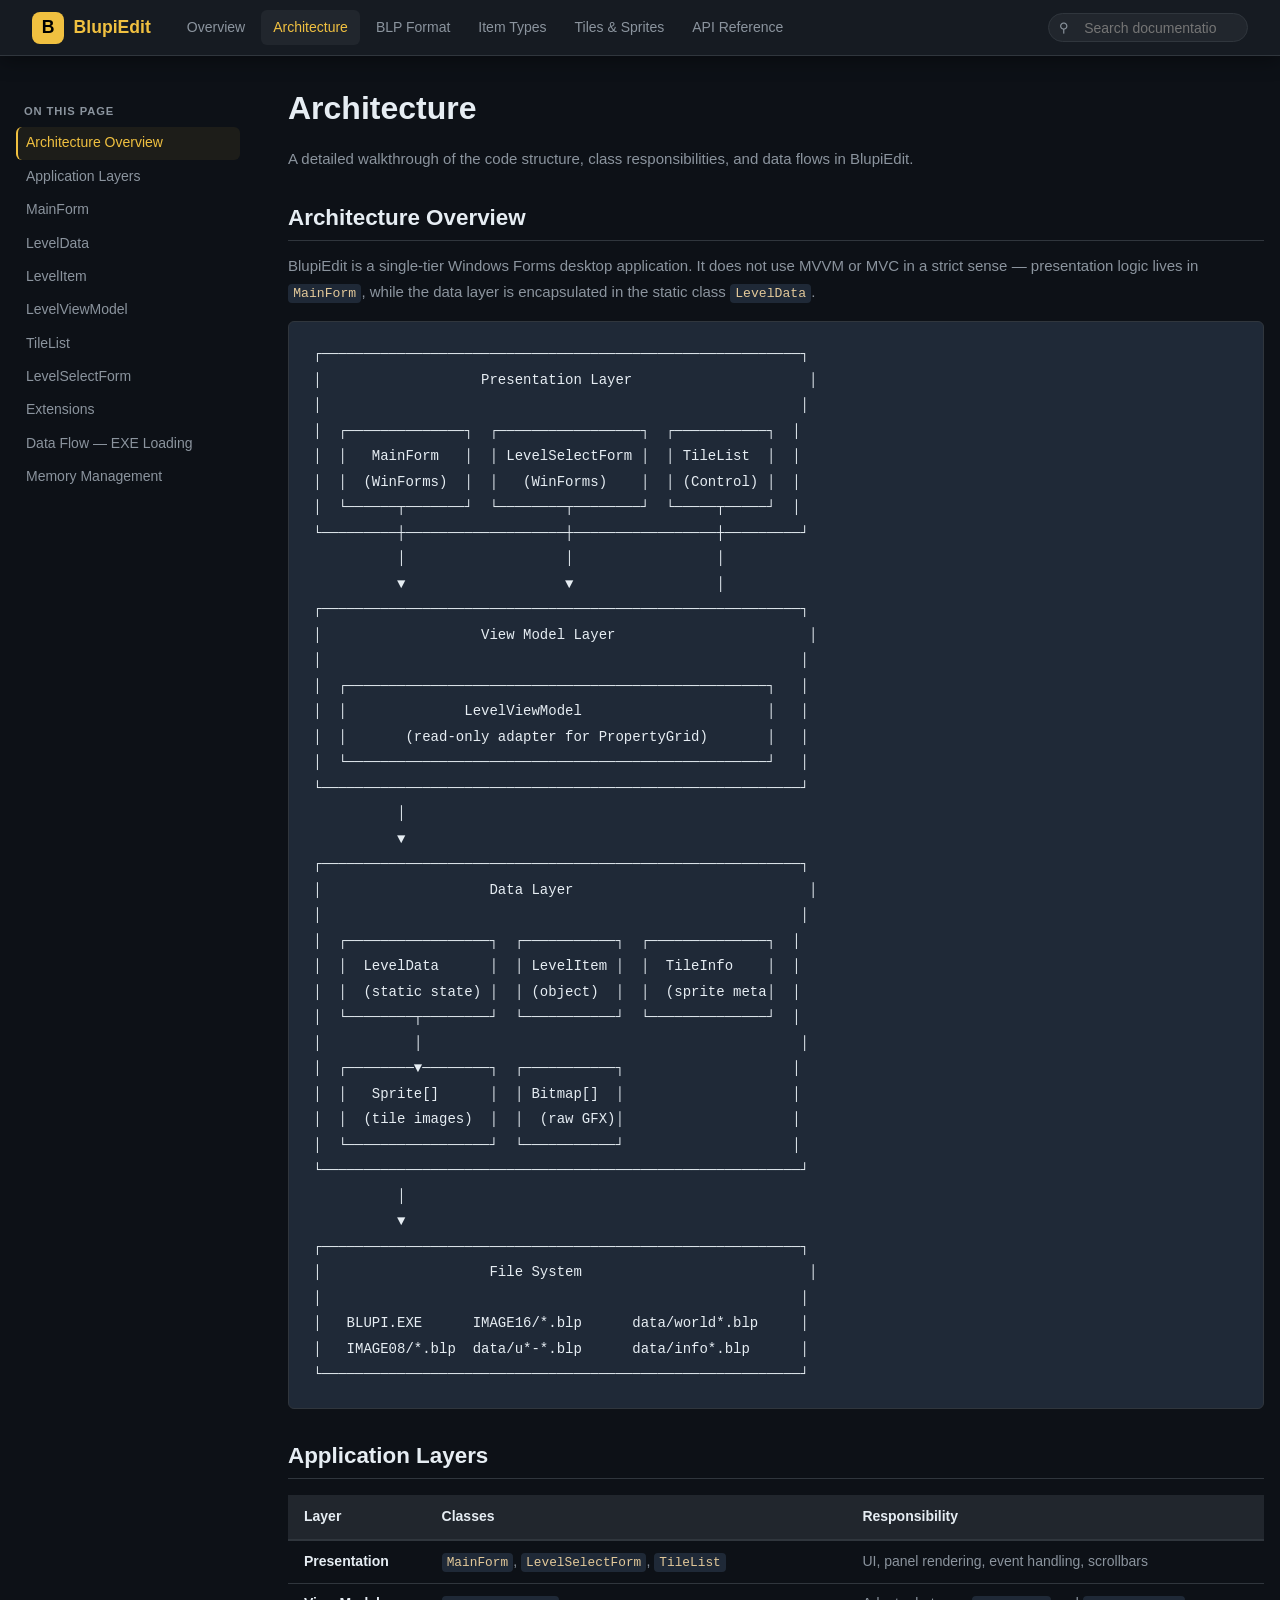
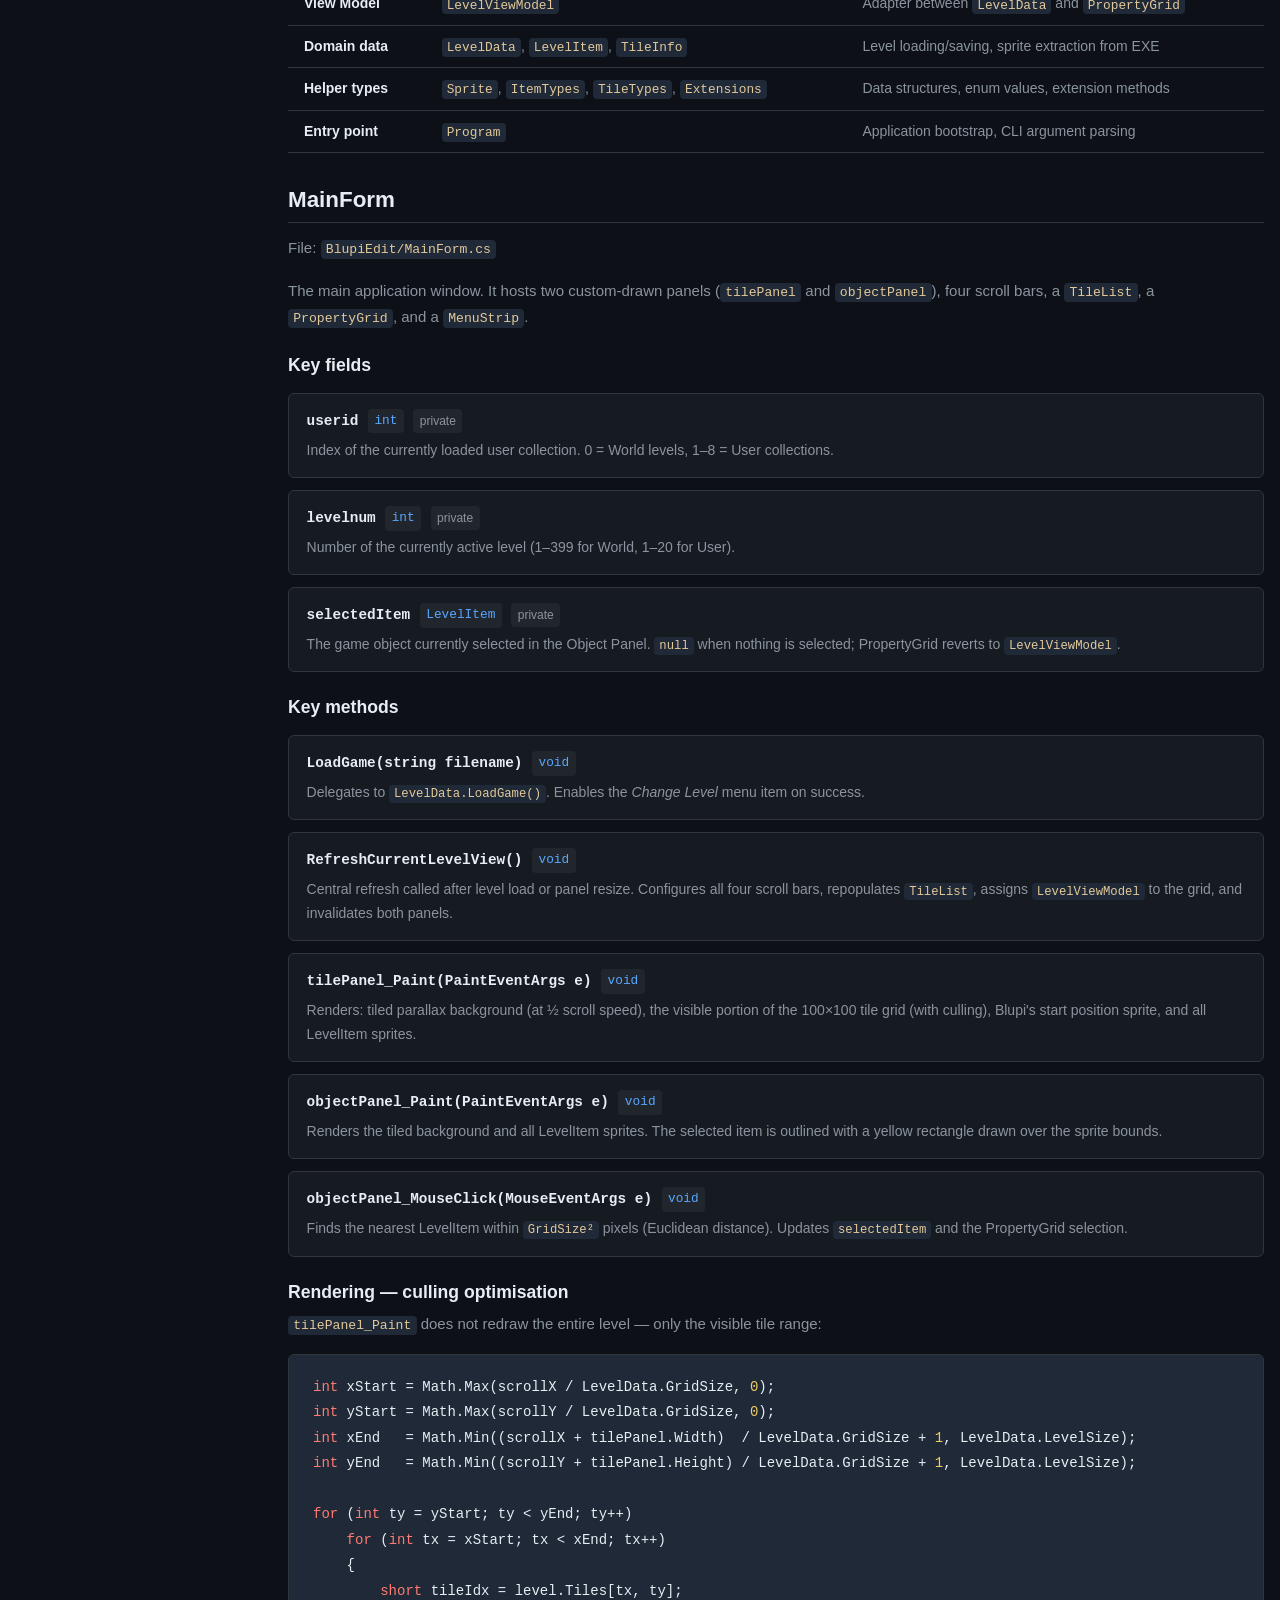
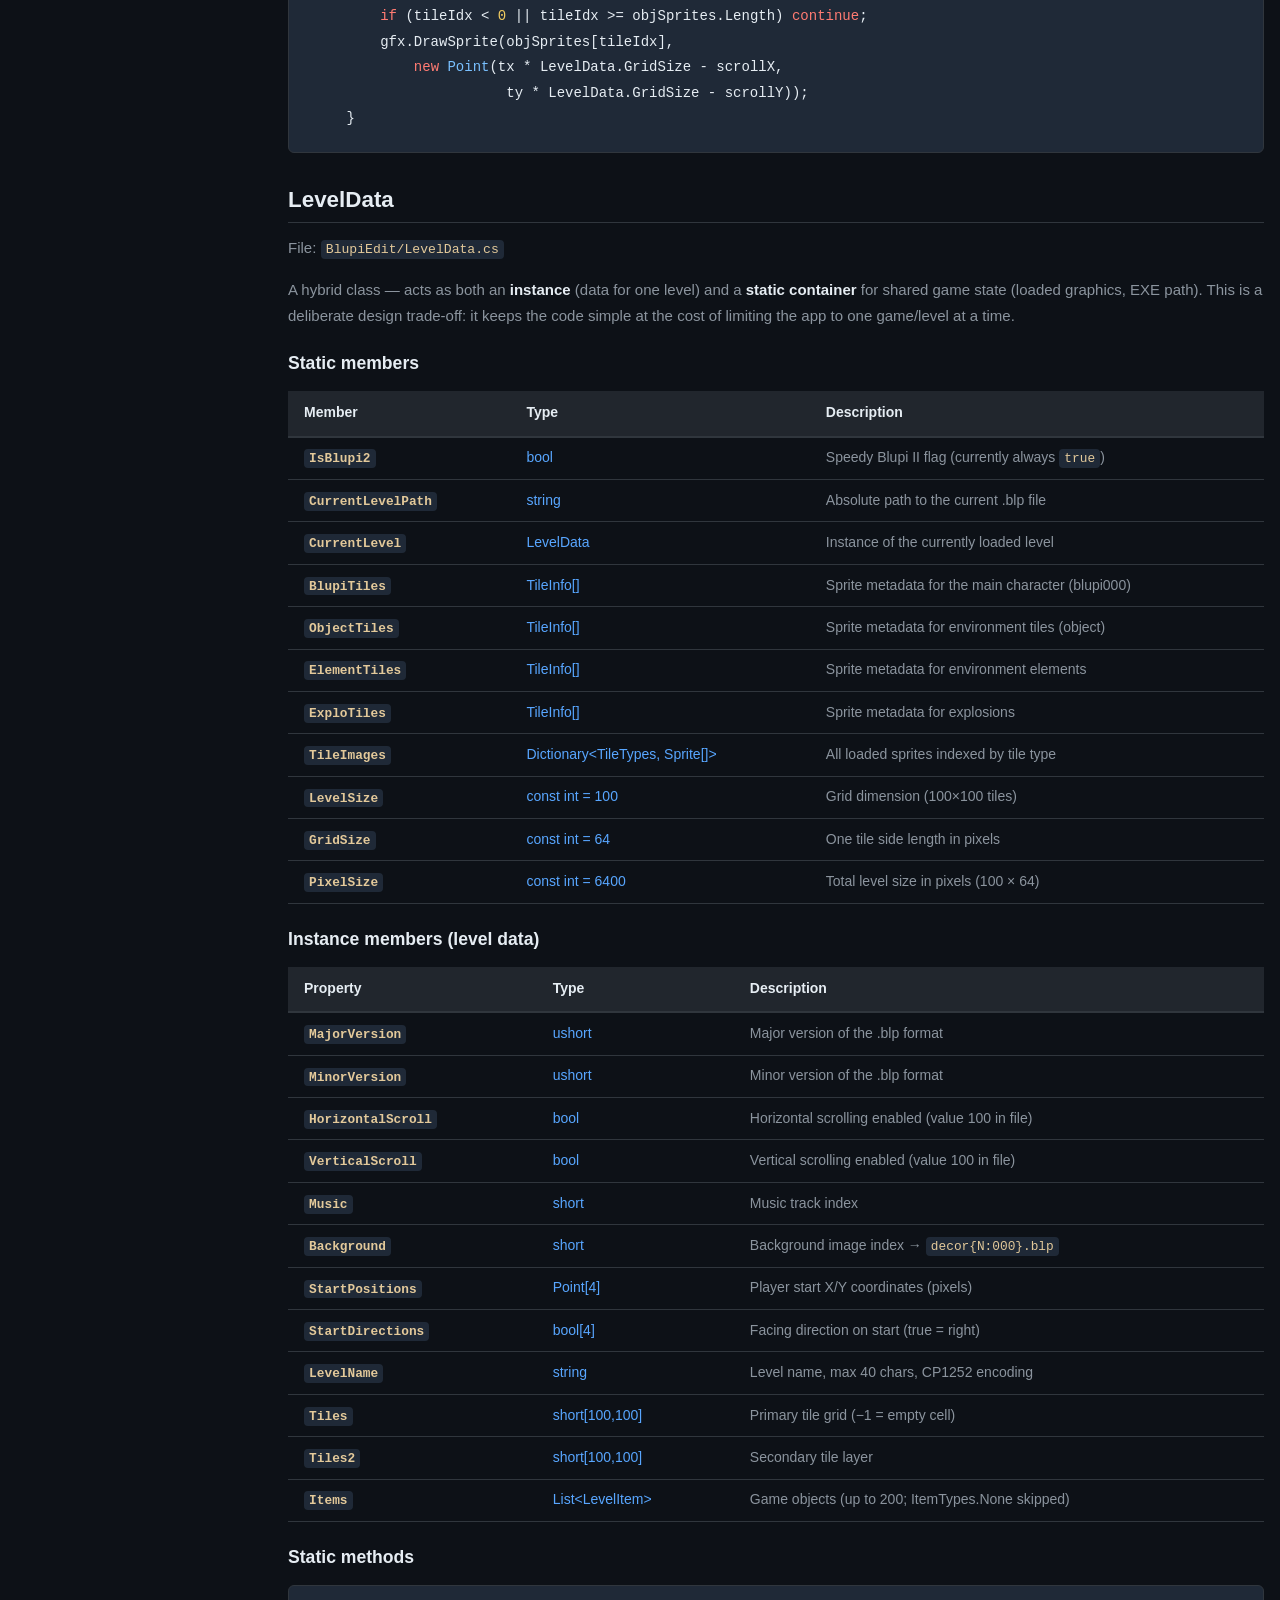
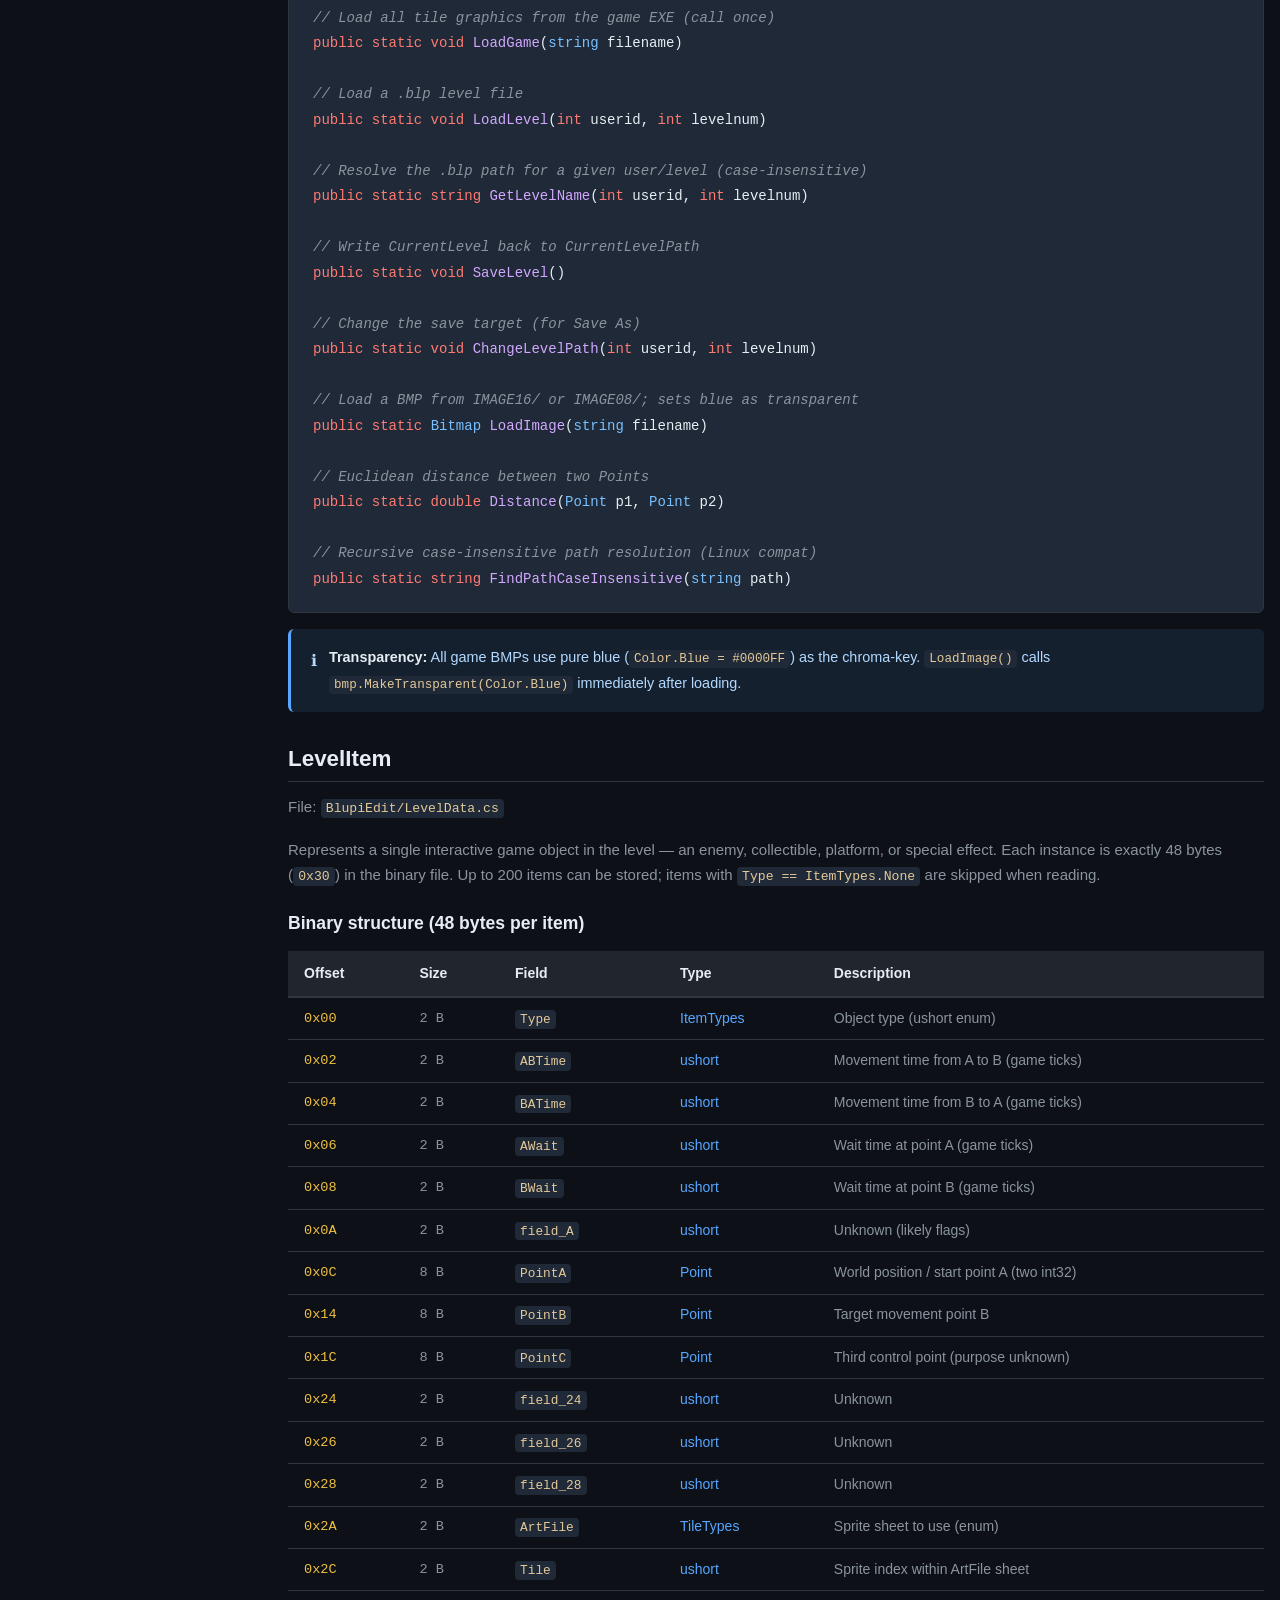
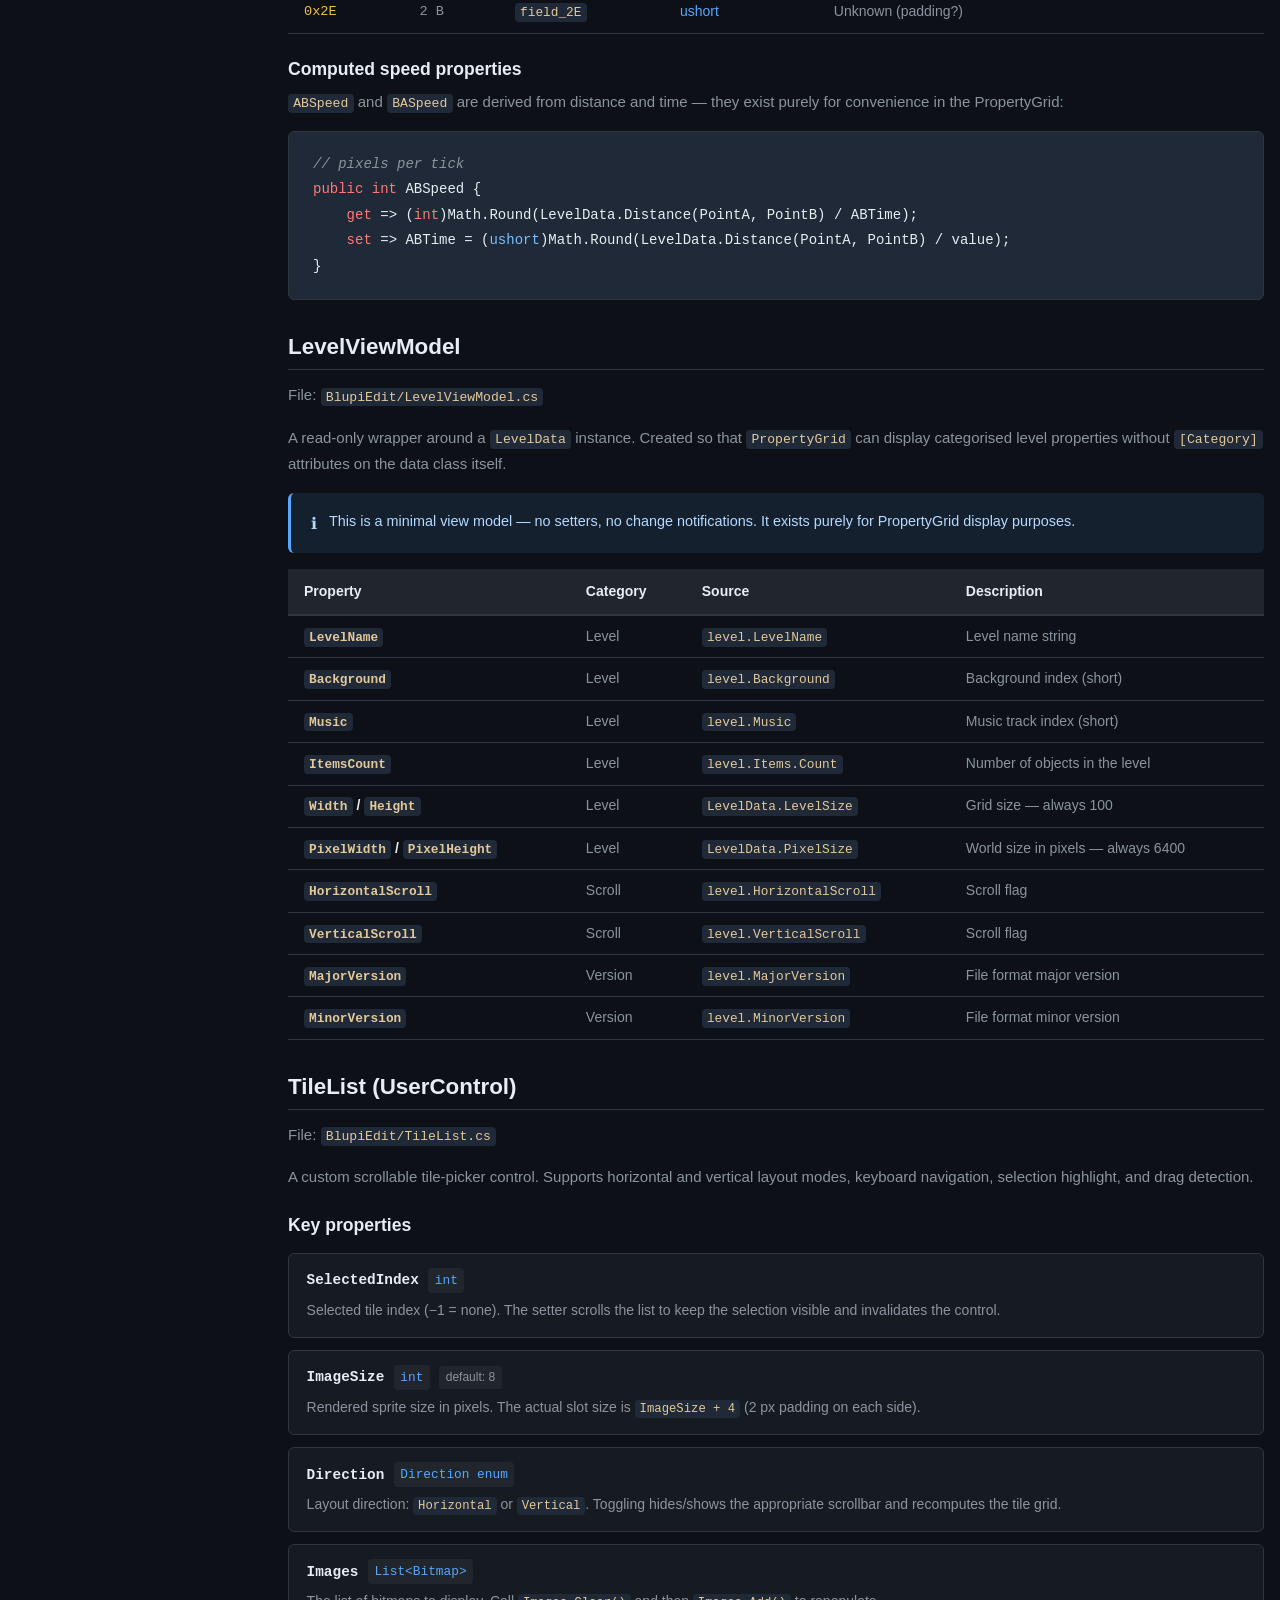
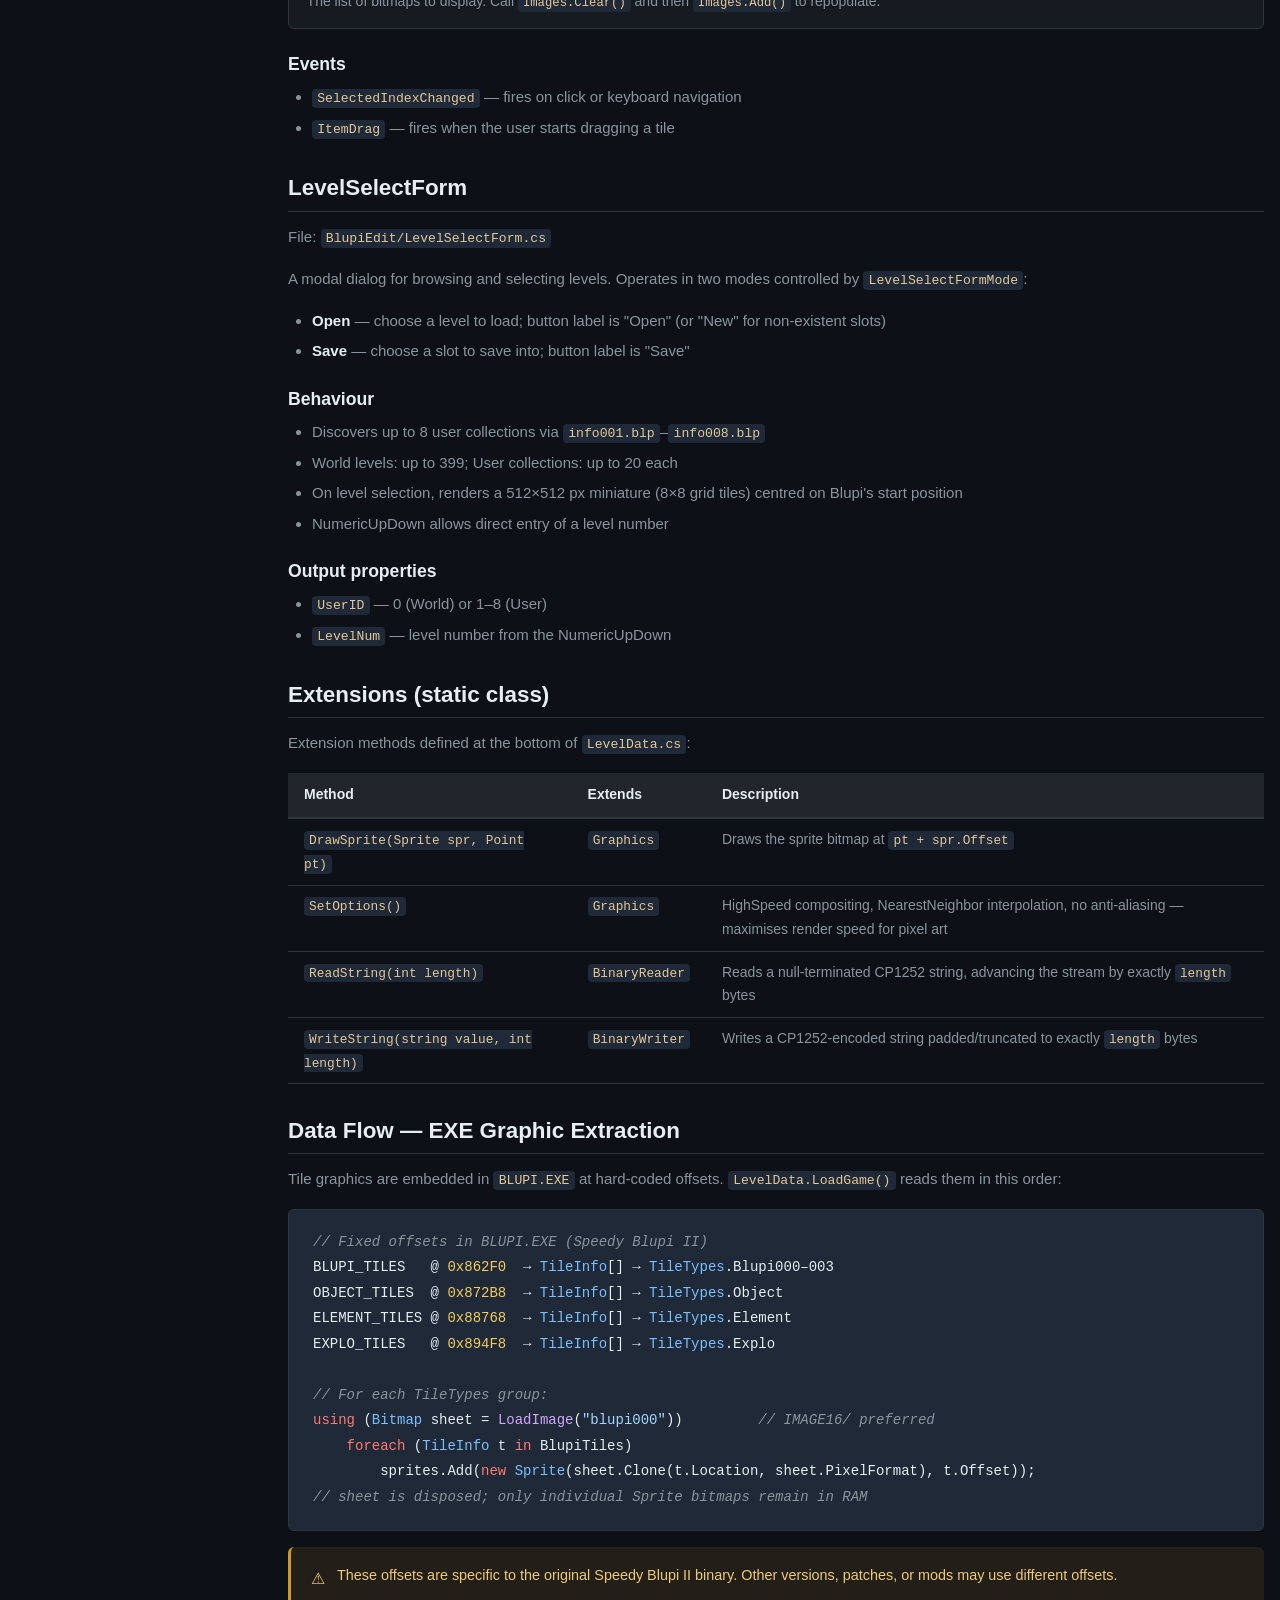
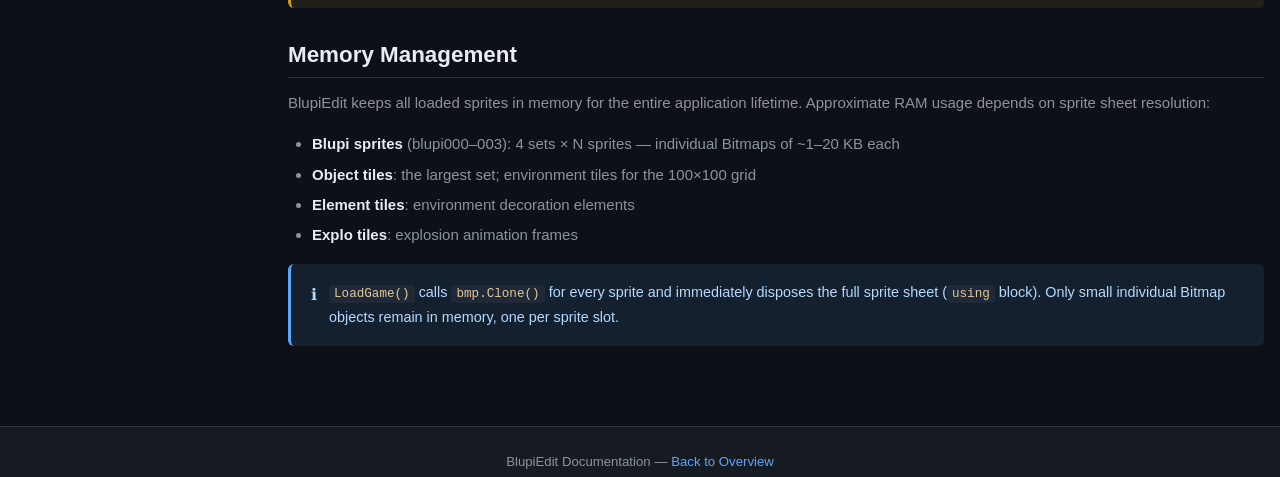
==== web/architecture.html @ e05df3e0 "Add comprehensive HTML documentation site (web/) Six-page static documentation covering architecture" ====
<!DOCTYPE html>
<html lang="en">
<head>
<meta charset="UTF-8">
<meta name="viewport" content="width=device-width, initial-scale=1.0">
<title>Architecture – BlupiEdit Documentation</title>
<link rel="stylesheet" href="css/style.css">
</head>
<body>

<header>
  <a class="logo" href="index.html">
    <div class="logo-icon">B</div>
    BlupiEdit
  </a>
  <nav>
    <a href="index.html">Overview</a>
    <a href="architecture.html" class="active">Architecture</a>
    <a href="file-format.html">BLP Format</a>
    <a href="items.html">Item Types</a>
    <a href="tiles.html">Tiles &amp; Sprites</a>
    <a href="classes.html">API Reference</a>
  </nav>
  <div class="header-search">
    <span class="search-icon">&#9906;</span>
    <input id="search-input" type="search" placeholder="Search documentation…" autocomplete="off">
    <div id="search-results"></div>
  </div>
</header>

<div class="page-wrap">
  <aside class="sidebar">
    <div class="sidebar-section">
      <h4>On this page</h4>
      <a href="#overview">Architecture Overview</a>
      <a href="#layers">Application Layers</a>
      <a href="#mainform">MainForm</a>
      <a href="#leveldata">LevelData</a>
      <a href="#levelitem">LevelItem</a>
      <a href="#levelviewmodel">LevelViewModel</a>
      <a href="#tilelist">TileList</a>
      <a href="#levelselectform">LevelSelectForm</a>
      <a href="#extensions">Extensions</a>
      <a href="#data-flow">Data Flow — EXE Loading</a>
      <a href="#memory">Memory Management</a>
    </div>
  </aside>

  <main>
    <h1>Architecture</h1>
    <p>A detailed walkthrough of the code structure, class responsibilities, and data flows in BlupiEdit.</p>

    <h2 id="overview">Architecture Overview</h2>

    <p>BlupiEdit is a single-tier Windows Forms desktop application. It does not use MVVM or MVC in a strict sense — presentation logic lives in <code>MainForm</code>, while the data layer is encapsulated in the static class <code>LevelData</code>.</p>

    <pre><code>┌─────────────────────────────────────────────────────────┐
│                   Presentation Layer                     │
│                                                         │
│  ┌──────────────┐  ┌─────────────────┐  ┌───────────┐  │
│  │   MainForm   │  │ LevelSelectForm │  │ TileList  │  │
│  │  (WinForms)  │  │   (WinForms)    │  │ (Control) │  │
│  └──────┬───────┘  └────────┬────────┘  └─────┬─────┘  │
└─────────┼───────────────────┼─────────────────┼─────────┘
          │                   │                 │
          ▼                   ▼                 │
┌─────────────────────────────────────────────────────────┐
│                   View Model Layer                       │
│                                                         │
│  ┌──────────────────────────────────────────────────┐   │
│  │              LevelViewModel                      │   │
│  │       (read-only adapter for PropertyGrid)       │   │
│  └──────────────────────────────────────────────────┘   │
└─────────────────────────────────────────────────────────┘
          │
          ▼
┌─────────────────────────────────────────────────────────┐
│                    Data Layer                            │
│                                                         │
│  ┌─────────────────┐  ┌───────────┐  ┌──────────────┐  │
│  │  LevelData      │  │ LevelItem │  │  TileInfo    │  │
│  │  (static state) │  │ (object)  │  │  (sprite meta│  │
│  └────────┬────────┘  └───────────┘  └──────────────┘  │
│           │                                             │
│  ┌────────▼────────┐  ┌───────────┐                    │
│  │   Sprite[]      │  │ Bitmap[]  │                    │
│  │  (tile images)  │  │  (raw GFX)│                    │
│  └─────────────────┘  └───────────┘                    │
└─────────────────────────────────────────────────────────┘
          │
          ▼
┌─────────────────────────────────────────────────────────┐
│                    File System                           │
│                                                         │
│   BLUPI.EXE      IMAGE16/*.blp      data/world*.blp     │
│   IMAGE08/*.blp  data/u*-*.blp      data/info*.blp      │
└─────────────────────────────────────────────────────────┘</code></pre>

    <h2 id="layers">Application Layers</h2>

    <div class="table-wrap">
      <table>
        <thead><tr><th>Layer</th><th>Classes</th><th>Responsibility</th></tr></thead>
        <tbody>
          <tr>
            <td class="td-name">Presentation</td>
            <td><code>MainForm</code>, <code>LevelSelectForm</code>, <code>TileList</code></td>
            <td>UI, panel rendering, event handling, scrollbars</td>
          </tr>
          <tr>
            <td class="td-name">View Model</td>
            <td><code>LevelViewModel</code></td>
            <td>Adapter between <code>LevelData</code> and <code>PropertyGrid</code></td>
          </tr>
          <tr>
            <td class="td-name">Domain data</td>
            <td><code>LevelData</code>, <code>LevelItem</code>, <code>TileInfo</code></td>
            <td>Level loading/saving, sprite extraction from EXE</td>
          </tr>
          <tr>
            <td class="td-name">Helper types</td>
            <td><code>Sprite</code>, <code>ItemTypes</code>, <code>TileTypes</code>, <code>Extensions</code></td>
            <td>Data structures, enum values, extension methods</td>
          </tr>
          <tr>
            <td class="td-name">Entry point</td>
            <td><code>Program</code></td>
            <td>Application bootstrap, CLI argument parsing</td>
          </tr>
        </tbody>
      </table>
    </div>

    <h2 id="mainform">MainForm</h2>
    <p>File: <code>BlupiEdit/MainForm.cs</code></p>

    <p>The main application window. It hosts two custom-drawn panels (<code>tilePanel</code> and <code>objectPanel</code>), four scroll bars, a <code>TileList</code>, a <code>PropertyGrid</code>, and a <code>MenuStrip</code>.</p>

    <h3>Key fields</h3>
    <div class="prop-list">
      <div class="prop-item">
        <div class="prop-header">
          <span class="prop-name">userid</span>
          <span class="prop-type">int</span>
          <span class="prop-cat">private</span>
        </div>
        <div class="prop-desc">Index of the currently loaded user collection. 0 = World levels, 1–8 = User collections.</div>
      </div>
      <div class="prop-item">
        <div class="prop-header">
          <span class="prop-name">levelnum</span>
          <span class="prop-type">int</span>
          <span class="prop-cat">private</span>
        </div>
        <div class="prop-desc">Number of the currently active level (1–399 for World, 1–20 for User).</div>
      </div>
      <div class="prop-item">
        <div class="prop-header">
          <span class="prop-name">selectedItem</span>
          <span class="prop-type">LevelItem</span>
          <span class="prop-cat">private</span>
        </div>
        <div class="prop-desc">The game object currently selected in the Object Panel. <code>null</code> when nothing is selected; PropertyGrid reverts to <code>LevelViewModel</code>.</div>
      </div>
    </div>

    <h3>Key methods</h3>
    <div class="prop-list">
      <div class="prop-item">
        <div class="prop-header"><span class="prop-name">LoadGame(string filename)</span><span class="prop-type">void</span></div>
        <div class="prop-desc">Delegates to <code>LevelData.LoadGame()</code>. Enables the <em>Change Level</em> menu item on success.</div>
      </div>
      <div class="prop-item">
        <div class="prop-header"><span class="prop-name">RefreshCurrentLevelView()</span><span class="prop-type">void</span></div>
        <div class="prop-desc">Central refresh called after level load or panel resize. Configures all four scroll bars, repopulates <code>TileList</code>, assigns <code>LevelViewModel</code> to the grid, and invalidates both panels.</div>
      </div>
      <div class="prop-item">
        <div class="prop-header"><span class="prop-name">tilePanel_Paint(PaintEventArgs e)</span><span class="prop-type">void</span></div>
        <div class="prop-desc">Renders: tiled parallax background (at ½ scroll speed), the visible portion of the 100×100 tile grid (with culling), Blupi's start position sprite, and all LevelItem sprites.</div>
      </div>
      <div class="prop-item">
        <div class="prop-header"><span class="prop-name">objectPanel_Paint(PaintEventArgs e)</span><span class="prop-type">void</span></div>
        <div class="prop-desc">Renders the tiled background and all LevelItem sprites. The selected item is outlined with a yellow rectangle drawn over the sprite bounds.</div>
      </div>
      <div class="prop-item">
        <div class="prop-header"><span class="prop-name">objectPanel_MouseClick(MouseEventArgs e)</span><span class="prop-type">void</span></div>
        <div class="prop-desc">Finds the nearest LevelItem within <code>GridSize²</code> pixels (Euclidean distance). Updates <code>selectedItem</code> and the PropertyGrid selection.</div>
      </div>
    </div>

    <h3>Rendering — culling optimisation</h3>
    <p><code>tilePanel_Paint</code> does not redraw the entire level — only the visible tile range:</p>

    <pre><code><span class="kw">int</span> xStart = Math.Max(scrollX / LevelData.GridSize, <span class="nu">0</span>);
<span class="kw">int</span> yStart = Math.Max(scrollY / LevelData.GridSize, <span class="nu">0</span>);
<span class="kw">int</span> xEnd   = Math.Min((scrollX + tilePanel.Width)  / LevelData.GridSize + <span class="nu">1</span>, LevelData.LevelSize);
<span class="kw">int</span> yEnd   = Math.Min((scrollY + tilePanel.Height) / LevelData.GridSize + <span class="nu">1</span>, LevelData.LevelSize);

<span class="kw">for</span> (<span class="kw">int</span> ty = yStart; ty &lt; yEnd; ty++)
    <span class="kw">for</span> (<span class="kw">int</span> tx = xStart; tx &lt; xEnd; tx++)
    {
        <span class="kw">short</span> tileIdx = level.Tiles[tx, ty];
        <span class="kw">if</span> (tileIdx &lt; <span class="nu">0</span> || tileIdx &gt;= objSprites.Length) <span class="kw">continue</span>;
        gfx.DrawSprite(objSprites[tileIdx],
            <span class="kw">new</span> <span class="ty">Point</span>(tx * LevelData.GridSize - scrollX,
                       ty * LevelData.GridSize - scrollY));
    }</code></pre>

    <h2 id="leveldata">LevelData</h2>
    <p>File: <code>BlupiEdit/LevelData.cs</code></p>

    <p>A hybrid class — acts as both an <strong>instance</strong> (data for one level) and a <strong>static container</strong> for shared game state (loaded graphics, EXE path). This is a deliberate design trade-off: it keeps the code simple at the cost of limiting the app to one game/level at a time.</p>

    <h3>Static members</h3>
    <div class="table-wrap">
      <table>
        <thead><tr><th>Member</th><th>Type</th><th>Description</th></tr></thead>
        <tbody>
          <tr><td class="td-name"><code>IsBlupi2</code></td><td class="td-type">bool</td><td>Speedy Blupi II flag (currently always <code>true</code>)</td></tr>
          <tr><td class="td-name"><code>CurrentLevelPath</code></td><td class="td-type">string</td><td>Absolute path to the current .blp file</td></tr>
          <tr><td class="td-name"><code>CurrentLevel</code></td><td class="td-type">LevelData</td><td>Instance of the currently loaded level</td></tr>
          <tr><td class="td-name"><code>BlupiTiles</code></td><td class="td-type">TileInfo[]</td><td>Sprite metadata for the main character (blupi000)</td></tr>
          <tr><td class="td-name"><code>ObjectTiles</code></td><td class="td-type">TileInfo[]</td><td>Sprite metadata for environment tiles (object)</td></tr>
          <tr><td class="td-name"><code>ElementTiles</code></td><td class="td-type">TileInfo[]</td><td>Sprite metadata for environment elements</td></tr>
          <tr><td class="td-name"><code>ExploTiles</code></td><td class="td-type">TileInfo[]</td><td>Sprite metadata for explosions</td></tr>
          <tr><td class="td-name"><code>TileImages</code></td><td class="td-type">Dictionary&lt;TileTypes,&nbsp;Sprite[]&gt;</td><td>All loaded sprites indexed by tile type</td></tr>
          <tr><td class="td-name"><code>LevelSize</code></td><td class="td-type">const int = 100</td><td>Grid dimension (100×100 tiles)</td></tr>
          <tr><td class="td-name"><code>GridSize</code></td><td class="td-type">const int = 64</td><td>One tile side length in pixels</td></tr>
          <tr><td class="td-name"><code>PixelSize</code></td><td class="td-type">const int = 6400</td><td>Total level size in pixels (100 × 64)</td></tr>
        </tbody>
      </table>
    </div>

    <h3>Instance members (level data)</h3>
    <div class="table-wrap">
      <table>
        <thead><tr><th>Property</th><th>Type</th><th>Description</th></tr></thead>
        <tbody>
          <tr><td class="td-name"><code>MajorVersion</code></td><td class="td-type">ushort</td><td>Major version of the .blp format</td></tr>
          <tr><td class="td-name"><code>MinorVersion</code></td><td class="td-type">ushort</td><td>Minor version of the .blp format</td></tr>
          <tr><td class="td-name"><code>HorizontalScroll</code></td><td class="td-type">bool</td><td>Horizontal scrolling enabled (value 100 in file)</td></tr>
          <tr><td class="td-name"><code>VerticalScroll</code></td><td class="td-type">bool</td><td>Vertical scrolling enabled (value 100 in file)</td></tr>
          <tr><td class="td-name"><code>Music</code></td><td class="td-type">short</td><td>Music track index</td></tr>
          <tr><td class="td-name"><code>Background</code></td><td class="td-type">short</td><td>Background image index → <code>decor{N:000}.blp</code></td></tr>
          <tr><td class="td-name"><code>StartPositions</code></td><td class="td-type">Point[4]</td><td>Player start X/Y coordinates (pixels)</td></tr>
          <tr><td class="td-name"><code>StartDirections</code></td><td class="td-type">bool[4]</td><td>Facing direction on start (true = right)</td></tr>
          <tr><td class="td-name"><code>LevelName</code></td><td class="td-type">string</td><td>Level name, max 40 chars, CP1252 encoding</td></tr>
          <tr><td class="td-name"><code>Tiles</code></td><td class="td-type">short[100,100]</td><td>Primary tile grid (−1 = empty cell)</td></tr>
          <tr><td class="td-name"><code>Tiles2</code></td><td class="td-type">short[100,100]</td><td>Secondary tile layer</td></tr>
          <tr><td class="td-name"><code>Items</code></td><td class="td-type">List&lt;LevelItem&gt;</td><td>Game objects (up to 200; ItemTypes.None skipped)</td></tr>
        </tbody>
      </table>
    </div>

    <h3>Static methods</h3>

    <pre><code><span class="cm">// Load all tile graphics from the game EXE (call once)</span>
<span class="kw">public static void</span> <span class="fn">LoadGame</span>(<span class="ty">string</span> filename)

<span class="cm">// Load a .blp level file</span>
<span class="kw">public static void</span> <span class="fn">LoadLevel</span>(<span class="kw">int</span> userid, <span class="kw">int</span> levelnum)

<span class="cm">// Resolve the .blp path for a given user/level (case-insensitive)</span>
<span class="kw">public static string</span> <span class="fn">GetLevelName</span>(<span class="kw">int</span> userid, <span class="kw">int</span> levelnum)

<span class="cm">// Write CurrentLevel back to CurrentLevelPath</span>
<span class="kw">public static void</span> <span class="fn">SaveLevel</span>()

<span class="cm">// Change the save target (for Save As)</span>
<span class="kw">public static void</span> <span class="fn">ChangeLevelPath</span>(<span class="kw">int</span> userid, <span class="kw">int</span> levelnum)

<span class="cm">// Load a BMP from IMAGE16/ or IMAGE08/; sets blue as transparent</span>
<span class="kw">public static</span> <span class="ty">Bitmap</span> <span class="fn">LoadImage</span>(<span class="ty">string</span> filename)

<span class="cm">// Euclidean distance between two Points</span>
<span class="kw">public static double</span> <span class="fn">Distance</span>(<span class="ty">Point</span> p1, <span class="ty">Point</span> p2)

<span class="cm">// Recursive case-insensitive path resolution (Linux compat)</span>
<span class="kw">public static string</span> <span class="fn">FindPathCaseInsensitive</span>(<span class="ty">string</span> path)</code></pre>

    <div class="callout callout-info">
      <span class="callout-icon">&#8505;</span>
      <p><strong>Transparency:</strong> All game BMPs use pure blue (<code>Color.Blue = #0000FF</code>) as the chroma-key. <code>LoadImage()</code> calls <code>bmp.MakeTransparent(Color.Blue)</code> immediately after loading.</p>
    </div>

    <h2 id="levelitem">LevelItem</h2>
    <p>File: <code>BlupiEdit/LevelData.cs</code></p>

    <p>Represents a single interactive game object in the level — an enemy, collectible, platform, or special effect. Each instance is exactly 48 bytes (<code>0x30</code>) in the binary file. Up to 200 items can be stored; items with <code>Type == ItemTypes.None</code> are skipped when reading.</p>

    <h3>Binary structure (48 bytes per item)</h3>

    <div class="table-wrap">
      <table class="offset-table">
        <thead><tr><th>Offset</th><th>Size</th><th>Field</th><th>Type</th><th>Description</th></tr></thead>
        <tbody>
          <tr><td>0x00</td><td>2 B</td><td><code>Type</code></td><td class="td-type">ItemTypes</td><td>Object type (ushort enum)</td></tr>
          <tr><td>0x02</td><td>2 B</td><td><code>ABTime</code></td><td class="td-type">ushort</td><td>Movement time from A to B (game ticks)</td></tr>
          <tr><td>0x04</td><td>2 B</td><td><code>BATime</code></td><td class="td-type">ushort</td><td>Movement time from B to A (game ticks)</td></tr>
          <tr><td>0x06</td><td>2 B</td><td><code>AWait</code></td><td class="td-type">ushort</td><td>Wait time at point A (game ticks)</td></tr>
          <tr><td>0x08</td><td>2 B</td><td><code>BWait</code></td><td class="td-type">ushort</td><td>Wait time at point B (game ticks)</td></tr>
          <tr><td>0x0A</td><td>2 B</td><td><code>field_A</code></td><td class="td-type">ushort</td><td>Unknown (likely flags)</td></tr>
          <tr><td>0x0C</td><td>8 B</td><td><code>PointA</code></td><td class="td-type">Point</td><td>World position / start point A (two int32)</td></tr>
          <tr><td>0x14</td><td>8 B</td><td><code>PointB</code></td><td class="td-type">Point</td><td>Target movement point B</td></tr>
          <tr><td>0x1C</td><td>8 B</td><td><code>PointC</code></td><td class="td-type">Point</td><td>Third control point (purpose unknown)</td></tr>
          <tr><td>0x24</td><td>2 B</td><td><code>field_24</code></td><td class="td-type">ushort</td><td>Unknown</td></tr>
          <tr><td>0x26</td><td>2 B</td><td><code>field_26</code></td><td class="td-type">ushort</td><td>Unknown</td></tr>
          <tr><td>0x28</td><td>2 B</td><td><code>field_28</code></td><td class="td-type">ushort</td><td>Unknown</td></tr>
          <tr><td>0x2A</td><td>2 B</td><td><code>ArtFile</code></td><td class="td-type">TileTypes</td><td>Sprite sheet to use (enum)</td></tr>
          <tr><td>0x2C</td><td>2 B</td><td><code>Tile</code></td><td class="td-type">ushort</td><td>Sprite index within ArtFile sheet</td></tr>
          <tr><td>0x2E</td><td>2 B</td><td><code>field_2E</code></td><td class="td-type">ushort</td><td>Unknown (padding?)</td></tr>
        </tbody>
      </table>
    </div>

    <h3>Computed speed properties</h3>
    <p><code>ABSpeed</code> and <code>BASpeed</code> are derived from distance and time — they exist purely for convenience in the PropertyGrid:</p>

    <pre><code><span class="cm">// pixels per tick</span>
<span class="kw">public int</span> ABSpeed {
    <span class="kw">get</span> =&gt; (<span class="kw">int</span>)Math.Round(LevelData.Distance(PointA, PointB) / ABTime);
    <span class="kw">set</span> =&gt; ABTime = (<span class="ty">ushort</span>)Math.Round(LevelData.Distance(PointA, PointB) / value);
}</code></pre>

    <h2 id="levelviewmodel">LevelViewModel</h2>
    <p>File: <code>BlupiEdit/LevelViewModel.cs</code></p>

    <p>A read-only wrapper around a <code>LevelData</code> instance. Created so that <code>PropertyGrid</code> can display categorised level properties without <code>[Category]</code> attributes on the data class itself.</p>

    <div class="callout callout-info">
      <span class="callout-icon">&#8505;</span>
      <p>This is a minimal view model — no setters, no change notifications. It exists purely for PropertyGrid display purposes.</p>
    </div>

    <div class="table-wrap">
      <table>
        <thead><tr><th>Property</th><th>Category</th><th>Source</th><th>Description</th></tr></thead>
        <tbody>
          <tr><td class="td-name"><code>LevelName</code></td><td>Level</td><td><code>level.LevelName</code></td><td>Level name string</td></tr>
          <tr><td class="td-name"><code>Background</code></td><td>Level</td><td><code>level.Background</code></td><td>Background index (short)</td></tr>
          <tr><td class="td-name"><code>Music</code></td><td>Level</td><td><code>level.Music</code></td><td>Music track index (short)</td></tr>
          <tr><td class="td-name"><code>ItemsCount</code></td><td>Level</td><td><code>level.Items.Count</code></td><td>Number of objects in the level</td></tr>
          <tr><td class="td-name"><code>Width</code> / <code>Height</code></td><td>Level</td><td><code>LevelData.LevelSize</code></td><td>Grid size — always 100</td></tr>
          <tr><td class="td-name"><code>PixelWidth</code> / <code>PixelHeight</code></td><td>Level</td><td><code>LevelData.PixelSize</code></td><td>World size in pixels — always 6400</td></tr>
          <tr><td class="td-name"><code>HorizontalScroll</code></td><td>Scroll</td><td><code>level.HorizontalScroll</code></td><td>Scroll flag</td></tr>
          <tr><td class="td-name"><code>VerticalScroll</code></td><td>Scroll</td><td><code>level.VerticalScroll</code></td><td>Scroll flag</td></tr>
          <tr><td class="td-name"><code>MajorVersion</code></td><td>Version</td><td><code>level.MajorVersion</code></td><td>File format major version</td></tr>
          <tr><td class="td-name"><code>MinorVersion</code></td><td>Version</td><td><code>level.MinorVersion</code></td><td>File format minor version</td></tr>
        </tbody>
      </table>
    </div>

    <h2 id="tilelist">TileList (UserControl)</h2>
    <p>File: <code>BlupiEdit/TileList.cs</code></p>

    <p>A custom scrollable tile-picker control. Supports horizontal and vertical layout modes, keyboard navigation, selection highlight, and drag detection.</p>

    <h3>Key properties</h3>
    <div class="prop-list">
      <div class="prop-item">
        <div class="prop-header">
          <span class="prop-name">SelectedIndex</span><span class="prop-type">int</span>
        </div>
        <div class="prop-desc">Selected tile index (−1 = none). The setter scrolls the list to keep the selection visible and invalidates the control.</div>
      </div>
      <div class="prop-item">
        <div class="prop-header">
          <span class="prop-name">ImageSize</span><span class="prop-type">int</span><span class="prop-cat">default: 8</span>
        </div>
        <div class="prop-desc">Rendered sprite size in pixels. The actual slot size is <code>ImageSize + 4</code> (2 px padding on each side).</div>
      </div>
      <div class="prop-item">
        <div class="prop-header">
          <span class="prop-name">Direction</span><span class="prop-type">Direction enum</span>
        </div>
        <div class="prop-desc">Layout direction: <code>Horizontal</code> or <code>Vertical</code>. Toggling hides/shows the appropriate scrollbar and recomputes the tile grid.</div>
      </div>
      <div class="prop-item">
        <div class="prop-header">
          <span class="prop-name">Images</span><span class="prop-type">List&lt;Bitmap&gt;</span>
        </div>
        <div class="prop-desc">The list of bitmaps to display. Call <code>Images.Clear()</code> and then <code>Images.Add()</code> to repopulate.</div>
      </div>
    </div>

    <h3>Events</h3>
    <ul>
      <li><code>SelectedIndexChanged</code> — fires on click or keyboard navigation</li>
      <li><code>ItemDrag</code> — fires when the user starts dragging a tile</li>
    </ul>

    <h2 id="levelselectform">LevelSelectForm</h2>
    <p>File: <code>BlupiEdit/LevelSelectForm.cs</code></p>

    <p>A modal dialog for browsing and selecting levels. Operates in two modes controlled by <code>LevelSelectFormMode</code>:</p>
    <ul>
      <li><strong>Open</strong> — choose a level to load; button label is "Open" (or "New" for non-existent slots)</li>
      <li><strong>Save</strong> — choose a slot to save into; button label is "Save"</li>
    </ul>

    <h3>Behaviour</h3>
    <ul>
      <li>Discovers up to 8 user collections via <code>info001.blp</code>–<code>info008.blp</code></li>
      <li>World levels: up to 399; User collections: up to 20 each</li>
      <li>On level selection, renders a 512×512 px miniature (8×8 grid tiles) centred on Blupi's start position</li>
      <li>NumericUpDown allows direct entry of a level number</li>
    </ul>

    <h3>Output properties</h3>
    <ul>
      <li><code>UserID</code> — 0 (World) or 1–8 (User)</li>
      <li><code>LevelNum</code> — level number from the NumericUpDown</li>
    </ul>

    <h2 id="extensions">Extensions (static class)</h2>
    <p>Extension methods defined at the bottom of <code>LevelData.cs</code>:</p>

    <div class="table-wrap">
      <table>
        <thead><tr><th>Method</th><th>Extends</th><th>Description</th></tr></thead>
        <tbody>
          <tr>
            <td><code>DrawSprite(Sprite spr, Point pt)</code></td>
            <td><code>Graphics</code></td>
            <td>Draws the sprite bitmap at <code>pt + spr.Offset</code></td>
          </tr>
          <tr>
            <td><code>SetOptions()</code></td>
            <td><code>Graphics</code></td>
            <td>HighSpeed compositing, NearestNeighbor interpolation, no anti-aliasing — maximises render speed for pixel art</td>
          </tr>
          <tr>
            <td><code>ReadString(int length)</code></td>
            <td><code>BinaryReader</code></td>
            <td>Reads a null-terminated CP1252 string, advancing the stream by exactly <code>length</code> bytes</td>
          </tr>
          <tr>
            <td><code>WriteString(string value, int length)</code></td>
            <td><code>BinaryWriter</code></td>
            <td>Writes a CP1252-encoded string padded/truncated to exactly <code>length</code> bytes</td>
          </tr>
        </tbody>
      </table>
    </div>

    <h2 id="data-flow">Data Flow — EXE Graphic Extraction</h2>

    <p>Tile graphics are embedded in <code>BLUPI.EXE</code> at hard-coded offsets. <code>LevelData.LoadGame()</code> reads them in this order:</p>

    <pre><code><span class="cm">// Fixed offsets in BLUPI.EXE (Speedy Blupi II)</span>
BLUPI_TILES   @ <span class="nu">0x862F0</span>  → <span class="ty">TileInfo</span>[] → <span class="ty">TileTypes</span>.Blupi000–003
OBJECT_TILES  @ <span class="nu">0x872B8</span>  → <span class="ty">TileInfo</span>[] → <span class="ty">TileTypes</span>.Object
ELEMENT_TILES @ <span class="nu">0x88768</span>  → <span class="ty">TileInfo</span>[] → <span class="ty">TileTypes</span>.Element
EXPLO_TILES   @ <span class="nu">0x894F8</span>  → <span class="ty">TileInfo</span>[] → <span class="ty">TileTypes</span>.Explo

<span class="cm">// For each TileTypes group:</span>
<span class="kw">using</span> (<span class="ty">Bitmap</span> sheet = <span class="fn">LoadImage</span>(<span class="st">"blupi000"</span>))         <span class="cm">// IMAGE16/ preferred</span>
    <span class="kw">foreach</span> (<span class="ty">TileInfo</span> t <span class="kw">in</span> BlupiTiles)
        sprites.Add(<span class="kw">new</span> <span class="ty">Sprite</span>(sheet.Clone(t.Location, sheet.PixelFormat), t.Offset));
<span class="cm">// sheet is disposed; only individual Sprite bitmaps remain in RAM</span></code></pre>

    <div class="callout callout-warn">
      <span class="callout-icon">&#9888;</span>
      <p>These offsets are specific to the original Speedy Blupi II binary. Other versions, patches, or mods may use different offsets.</p>
    </div>

    <h2 id="memory">Memory Management</h2>

    <p>BlupiEdit keeps all loaded sprites in memory for the entire application lifetime. Approximate RAM usage depends on sprite sheet resolution:</p>

    <ul>
      <li><strong>Blupi sprites</strong> (blupi000–003): 4 sets × N sprites — individual Bitmaps of ~1–20 KB each</li>
      <li><strong>Object tiles</strong>: the largest set; environment tiles for the 100×100 grid</li>
      <li><strong>Element tiles</strong>: environment decoration elements</li>
      <li><strong>Explo tiles</strong>: explosion animation frames</li>
    </ul>

    <div class="callout callout-info">
      <span class="callout-icon">&#8505;</span>
      <p><code>LoadGame()</code> calls <code>bmp.Clone()</code> for every sprite and immediately disposes the full sprite sheet (<code>using</code> block). Only small individual Bitmap objects remain in memory, one per sprite slot.</p>
    </div>

  </main>
</div>

<footer>
  BlupiEdit Documentation &mdash; <a href="index.html">Back to Overview</a>
</footer>

<button id="back-top" title="Back to top">&#8679;</button>
<script src="js/main.js"></script>
</body>
</html>
---- web/css/style.css ----
/* BlupiEdit Documentation - Unified Stylesheet */

:root {
  --bg: #0d1117;
  --bg2: #161b22;
  --bg3: #21262d;
  --border: #30363d;
  --accent: #f0c040;
  --accent2: #58a6ff;
  --accent3: #3fb950;
  --text: #e6edf3;
  --text2: #8b949e;
  --danger: #f85149;
  --warn: #d29922;
  --code-bg: #1f2937;
  --radius: 6px;
  --shadow: 0 4px 20px rgba(0,0,0,0.4);
  --font-mono: 'Cascadia Code', 'Fira Code', 'Consolas', monospace;
  --font-ui: -apple-system, BlinkMacSystemFont, 'Segoe UI', Roboto, sans-serif;
}

*, *::before, *::after { box-sizing: border-box; margin: 0; padding: 0; }

html { scroll-behavior: smooth; }

body {
  background: var(--bg);
  color: var(--text);
  font-family: var(--font-ui);
  font-size: 15px;
  line-height: 1.7;
  display: flex;
  flex-direction: column;
  min-height: 100vh;
}

/* ── HEADER ── */
header {
  background: var(--bg2);
  border-bottom: 1px solid var(--border);
  padding: 0 2rem;
  display: flex;
  align-items: center;
  gap: 1.5rem;
  height: 56px;
  position: sticky;
  top: 0;
  z-index: 100;
  box-shadow: var(--shadow);
}

.logo {
  display: flex;
  align-items: center;
  gap: .6rem;
  text-decoration: none;
  font-weight: 700;
  font-size: 1.1rem;
  color: var(--accent);
  white-space: nowrap;
}

.logo-icon {
  width: 32px; height: 32px;
  background: var(--accent);
  border-radius: 8px;
  display: flex; align-items: center; justify-content: center;
  color: #000;
  font-size: 1.1rem;
  font-weight: 900;
  flex-shrink: 0;
}

nav { display: flex; gap: .25rem; flex-wrap: wrap; }

nav a {
  color: var(--text2);
  text-decoration: none;
  padding: .35rem .75rem;
  border-radius: var(--radius);
  font-size: .875rem;
  font-weight: 500;
  transition: color .15s, background .15s;
}

nav a:hover, nav a.active {
  color: var(--text);
  background: var(--bg3);
}

nav a.active { color: var(--accent); }

.header-search {
  margin-left: auto;
  position: relative;
}

.header-search input {
  background: var(--bg3);
  border: 1px solid var(--border);
  border-radius: 20px;
  padding: .35rem 1rem .35rem 2.2rem;
  color: var(--text);
  font-size: .875rem;
  width: 200px;
  outline: none;
  transition: border-color .15s, width .2s;
}

.header-search input:focus {
  border-color: var(--accent2);
  width: 260px;
}

.header-search .search-icon {
  position: absolute;
  left: .7rem;
  top: 50%;
  transform: translateY(-50%);
  color: var(--text2);
  font-size: .8rem;
}

#search-results {
  position: absolute;
  top: calc(100% + 6px);
  right: 0;
  background: var(--bg2);
  border: 1px solid var(--border);
  border-radius: var(--radius);
  min-width: 300px;
  max-height: 400px;
  overflow-y: auto;
  box-shadow: var(--shadow);
  z-index: 200;
  display: none;
}

#search-results.visible { display: block; }

.search-result-item {
  padding: .6rem 1rem;
  cursor: pointer;
  border-bottom: 1px solid var(--border);
  font-size: .875rem;
}

.search-result-item:last-child { border-bottom: none; }
.search-result-item:hover { background: var(--bg3); }

.search-result-item .result-title { color: var(--text); font-weight: 600; }
.search-result-item .result-desc { color: var(--text2); font-size: .8rem; margin-top: .1rem; }
.search-result-item .result-page { color: var(--accent2); font-size: .75rem; }

/* ── LAYOUT ── */
.page-wrap {
  display: flex;
  flex: 1;
  max-width: 1280px;
  width: 100%;
  margin: 0 auto;
  padding: 0 1rem;
}

/* ── SIDEBAR ── */
.sidebar {
  width: 240px;
  flex-shrink: 0;
  padding: 2rem 1rem 2rem 0;
  position: sticky;
  top: 56px;
  height: calc(100vh - 56px);
  overflow-y: auto;
}

.sidebar-section { margin-bottom: 1.5rem; }

.sidebar-section h4 {
  color: var(--text2);
  font-size: .7rem;
  font-weight: 700;
  letter-spacing: .08em;
  text-transform: uppercase;
  margin-bottom: .5rem;
  padding-left: .5rem;
}

.sidebar-section a {
  display: block;
  color: var(--text2);
  text-decoration: none;
  padding: .3rem .5rem;
  border-radius: var(--radius);
  font-size: .875rem;
  transition: color .12s, background .12s;
  border-left: 2px solid transparent;
}

.sidebar-section a:hover { color: var(--text); background: var(--bg2); }
.sidebar-section a.active { color: var(--accent); border-left-color: var(--accent); background: rgba(240,192,64,.07); }

/* ── MAIN CONTENT ── */
main {
  flex: 1;
  min-width: 0;
  padding: 2rem 0 4rem 2rem;
}

/* ── HERO ── */
.hero {
  background: linear-gradient(135deg, var(--bg2) 0%, #0d1b2a 100%);
  border: 1px solid var(--border);
  border-radius: 12px;
  padding: 3rem 2.5rem;
  margin-bottom: 2.5rem;
  position: relative;
  overflow: hidden;
}

.hero::before {
  content: '';
  position: absolute;
  top: -60px; right: -60px;
  width: 220px; height: 220px;
  background: radial-gradient(circle, rgba(240,192,64,.15) 0%, transparent 70%);
  border-radius: 50%;
}

.hero h1 {
  font-size: 2.4rem;
  font-weight: 800;
  color: var(--accent);
  margin-bottom: .5rem;
  position: relative;
}

.hero .subtitle {
  font-size: 1.1rem;
  color: var(--text2);
  margin-bottom: 1.5rem;
  position: relative;
}

.hero .badges { display: flex; gap: .5rem; flex-wrap: wrap; position: relative; }

.badge {
  display: inline-flex;
  align-items: center;
  gap: .3rem;
  padding: .3rem .75rem;
  border-radius: 20px;
  font-size: .8rem;
  font-weight: 600;
}

.badge-blue { background: rgba(88,166,255,.15); color: var(--accent2); border: 1px solid rgba(88,166,255,.3); }
.badge-green { background: rgba(63,185,80,.15); color: var(--accent3); border: 1px solid rgba(63,185,80,.3); }
.badge-yellow { background: rgba(240,192,64,.15); color: var(--accent); border: 1px solid rgba(240,192,64,.3); }
.badge-red { background: rgba(248,81,73,.15); color: var(--danger); border: 1px solid rgba(248,81,73,.3); }

/* ── CARDS ── */
.card-grid {
  display: grid;
  grid-template-columns: repeat(auto-fill, minmax(260px, 1fr));
  gap: 1rem;
  margin: 1.5rem 0;
}

.card {
  background: var(--bg2);
  border: 1px solid var(--border);
  border-radius: var(--radius);
  padding: 1.25rem;
  text-decoration: none;
  color: var(--text);
  display: block;
  transition: border-color .15s, transform .15s, box-shadow .15s;
}

.card:hover {
  border-color: var(--accent2);
  transform: translateY(-2px);
  box-shadow: var(--shadow);
}

.card-icon { font-size: 1.5rem; margin-bottom: .6rem; }
.card h3 { font-size: 1rem; margin-bottom: .35rem; color: var(--accent2); }
.card p { font-size: .875rem; color: var(--text2); line-height: 1.5; }

/* ── TYPOGRAPHY ── */
h1, h2, h3, h4, h5 { line-height: 1.3; }

h1 { font-size: 2rem; font-weight: 800; margin-bottom: 1rem; color: var(--text); }
h2 { font-size: 1.4rem; font-weight: 700; margin: 2rem 0 .75rem; color: var(--text);
     padding-bottom: .5rem; border-bottom: 1px solid var(--border); }
h3 { font-size: 1.1rem; font-weight: 600; margin: 1.5rem 0 .5rem; color: var(--text); }
h4 { font-size: .95rem; font-weight: 600; margin: 1rem 0 .4rem; color: var(--text2); }

p { margin-bottom: 1rem; color: var(--text2); }
p strong { color: var(--text); }

a { color: var(--accent2); text-decoration: none; }
a:hover { text-decoration: underline; }

ul, ol { margin: .5rem 0 1rem 1.5rem; color: var(--text2); }
li { margin-bottom: .3rem; }
li strong { color: var(--text); }

/* ── CODE ── */
code {
  font-family: var(--font-mono);
  font-size: .875em;
  background: var(--code-bg);
  padding: .15em .4em;
  border-radius: 4px;
  color: #e3c99a;
}

pre {
  background: var(--code-bg);
  border: 1px solid var(--border);
  border-radius: var(--radius);
  padding: 1.25rem 1.5rem;
  overflow-x: auto;
  margin: 1rem 0;
  position: relative;
}

pre code {
  background: none;
  padding: 0;
  font-size: .875rem;
  line-height: 1.7;
  color: var(--text);
}

.copy-btn {
  position: absolute;
  top: .6rem; right: .6rem;
  background: var(--bg3);
  border: 1px solid var(--border);
  color: var(--text2);
  border-radius: 4px;
  padding: .2rem .5rem;
  font-size: .75rem;
  cursor: pointer;
  opacity: 0;
  transition: opacity .15s, color .15s;
}

pre:hover .copy-btn { opacity: 1; }
.copy-btn:hover { color: var(--text); }
.copy-btn.copied { color: var(--accent3); }

/* Syntax colors */
.kw { color: #ff7b72; }
.ty { color: #79c0ff; }
.st { color: #a5d6ff; }
.cm { color: #8b949e; font-style: italic; }
.nu { color: #f2cc60; }
.fn { color: #d2a8ff; }
.pr { color: #7ee787; }

/* ── TABLES ── */
.table-wrap { overflow-x: auto; margin: 1rem 0; }

table {
  width: 100%;
  border-collapse: collapse;
  font-size: .875rem;
}

th {
  background: var(--bg3);
  color: var(--text);
  font-weight: 600;
  text-align: left;
  padding: .65rem 1rem;
  border-bottom: 2px solid var(--border);
  white-space: nowrap;
}

td {
  padding: .55rem 1rem;
  border-bottom: 1px solid var(--border);
  color: var(--text2);
  vertical-align: top;
}

tr:hover td { background: rgba(255,255,255,.02); }
td code { font-size: .8rem; }

.td-name { color: var(--text); font-weight: 600; }
.td-type { color: var(--accent2); }
.td-val { color: #e3c99a; font-family: var(--font-mono); font-size: .8rem; }
.td-id code { color: var(--accent); }

/* ── CALLOUTS ── */
.callout {
  display: flex;
  gap: .75rem;
  padding: 1rem 1.25rem;
  border-radius: var(--radius);
  margin: 1rem 0;
  border-left: 3px solid;
  font-size: .9rem;
}

.callout-icon { font-size: 1rem; flex-shrink: 0; margin-top: .1rem; }
.callout p { margin: 0; color: inherit; }

.callout-info { background: rgba(88,166,255,.1); border-color: var(--accent2); color: #b3d9ff; }
.callout-warn { background: rgba(210,153,34,.1); border-color: var(--warn); color: #f0c977; }
.callout-success { background: rgba(63,185,80,.1); border-color: var(--accent3); color: #9ee8a8; }
.callout-danger { background: rgba(248,81,73,.1); border-color: var(--danger); color: #ffb3ae; }

/* ── OFFSET MAP ── */
.offset-table td:nth-child(1) { font-family: var(--font-mono); color: var(--accent); font-size: .85rem; }
.offset-table td:nth-child(2) { font-family: var(--font-mono); color: var(--text2); font-size: .85rem; }
.offset-table td:nth-child(3) { color: var(--accent2); }

/* ── ENUM GRID ── */
.enum-grid {
  display: grid;
  grid-template-columns: repeat(auto-fill, minmax(220px, 1fr));
  gap: .5rem;
  margin: 1rem 0;
}

.enum-item {
  background: var(--bg2);
  border: 1px solid var(--border);
  border-radius: var(--radius);
  padding: .6rem .9rem;
  display: flex;
  align-items: center;
  gap: .6rem;
}

.enum-id {
  background: var(--bg3);
  color: var(--accent);
  font-family: var(--font-mono);
  font-size: .75rem;
  font-weight: 700;
  padding: .1rem .45rem;
  border-radius: 4px;
  min-width: 32px;
  text-align: center;
  flex-shrink: 0;
}

.enum-name { color: var(--text); font-size: .875rem; font-weight: 500; }

/* ── PROPERTY DOCS ── */
.prop-list { display: flex; flex-direction: column; gap: .75rem; margin: 1rem 0; }

.prop-item {
  background: var(--bg2);
  border: 1px solid var(--border);
  border-radius: var(--radius);
  padding: .9rem 1.1rem;
}

.prop-header { display: flex; align-items: center; gap: .6rem; margin-bottom: .35rem; flex-wrap: wrap; }
.prop-name { color: var(--text); font-weight: 700; font-family: var(--font-mono); font-size: .9rem; }
.prop-type { color: var(--accent2); font-family: var(--font-mono); font-size: .8rem;
             background: var(--bg3); padding: .1rem .4rem; border-radius: 4px; }
.prop-cat { color: var(--text2); font-size: .75rem; background: var(--bg3);
            padding: .1rem .4rem; border-radius: 4px; }
.prop-desc { color: var(--text2); font-size: .875rem; }

/* ── TABS ── */
.tabs { margin: 1.5rem 0; }

.tab-bar {
  display: flex;
  gap: .25rem;
  border-bottom: 1px solid var(--border);
  margin-bottom: 0;
}

.tab-btn {
  background: none;
  border: none;
  border-bottom: 2px solid transparent;
  color: var(--text2);
  padding: .5rem 1rem;
  cursor: pointer;
  font-size: .875rem;
  font-weight: 500;
  font-family: var(--font-ui);
  transition: color .15s, border-color .15s;
  margin-bottom: -1px;
}

.tab-btn:hover { color: var(--text); }
.tab-btn.active { color: var(--accent); border-bottom-color: var(--accent); }

.tab-panel { display: none; padding: 1.25rem 0; }
.tab-panel.active { display: block; }

/* ── FOOTER ── */
footer {
  background: var(--bg2);
  border-top: 1px solid var(--border);
  padding: 1.5rem 2rem;
  text-align: center;
  color: var(--text2);
  font-size: .825rem;
}

footer a { color: var(--accent2); }

/* ── BACK TO TOP ── */
#back-top {
  position: fixed;
  bottom: 2rem; right: 2rem;
  background: var(--accent);
  color: #000;
  border: none;
  width: 40px; height: 40px;
  border-radius: 50%;
  font-size: 1rem;
  cursor: pointer;
  display: none;
  align-items: center; justify-content: center;
  box-shadow: var(--shadow);
  transition: transform .15s;
  z-index: 50;
}

#back-top.visible { display: flex; }
#back-top:hover { transform: scale(1.1); }

/* ── TWEEN ANIMATIONS ── */
@keyframes fadeIn { from { opacity: 0; transform: translateY(8px); } to { opacity: 1; transform: none; } }
.fade-in { animation: fadeIn .3s ease both; }

/* ── RESPONSIVE ── */
@media (max-width: 900px) {
  .sidebar { display: none; }
  main { padding-left: 0; }
  header { padding: 0 1rem; }
  nav { display: none; }
  .hero h1 { font-size: 1.7rem; }
}

@media (max-width: 600px) {
  .card-grid { grid-template-columns: 1fr; }
  .enum-grid { grid-template-columns: 1fr 1fr; }
}
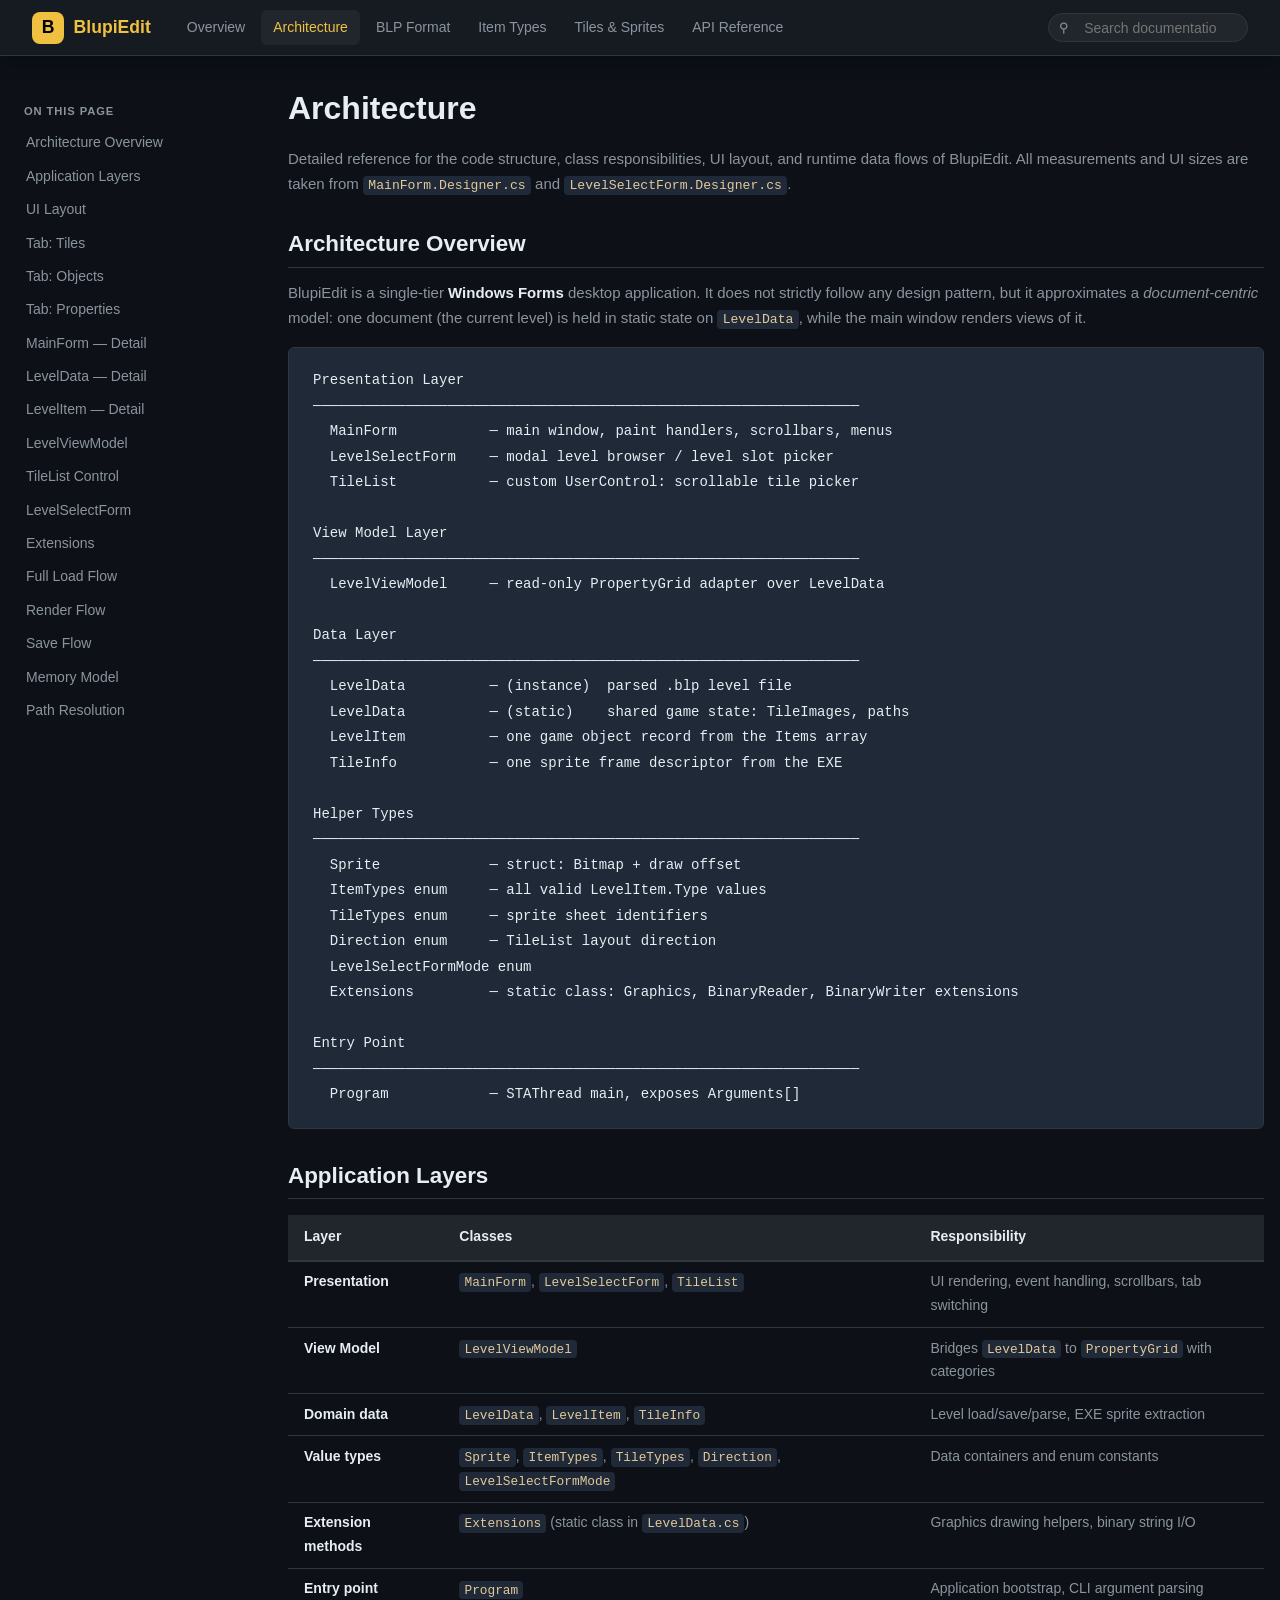
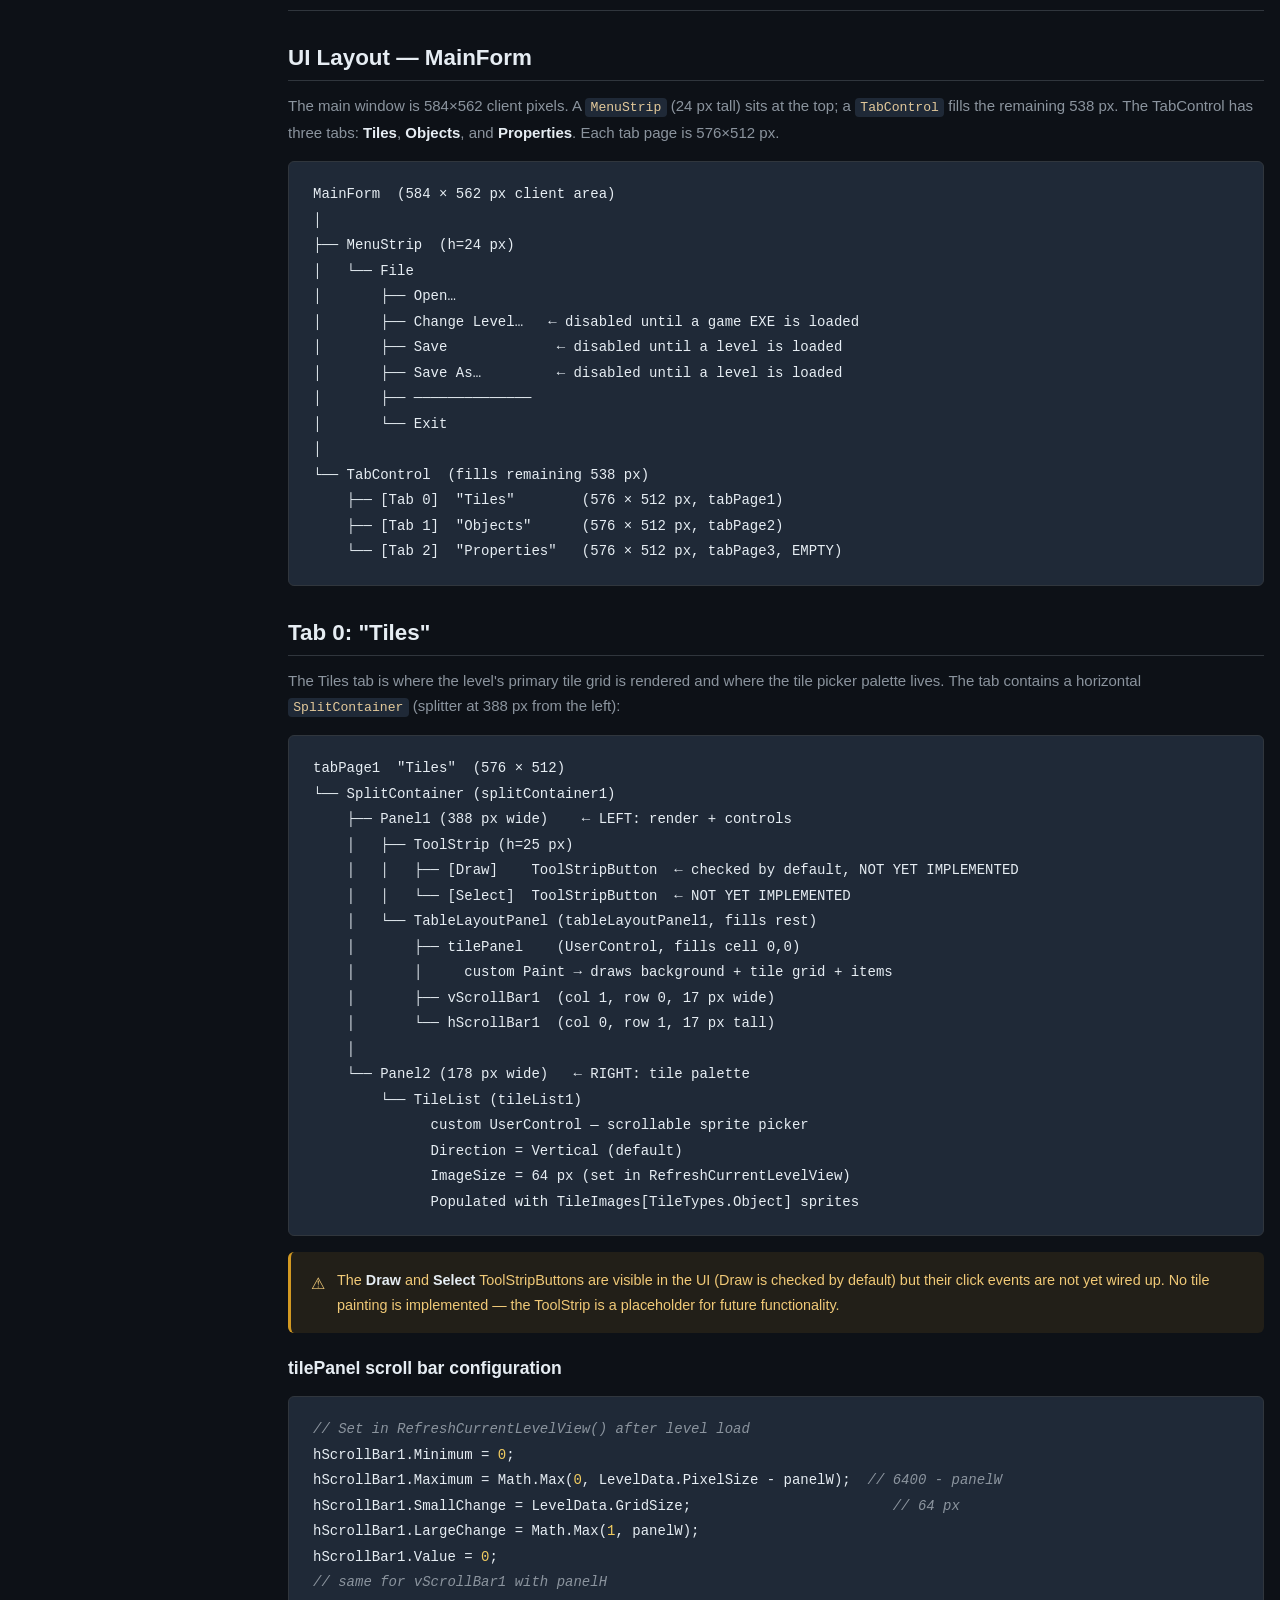
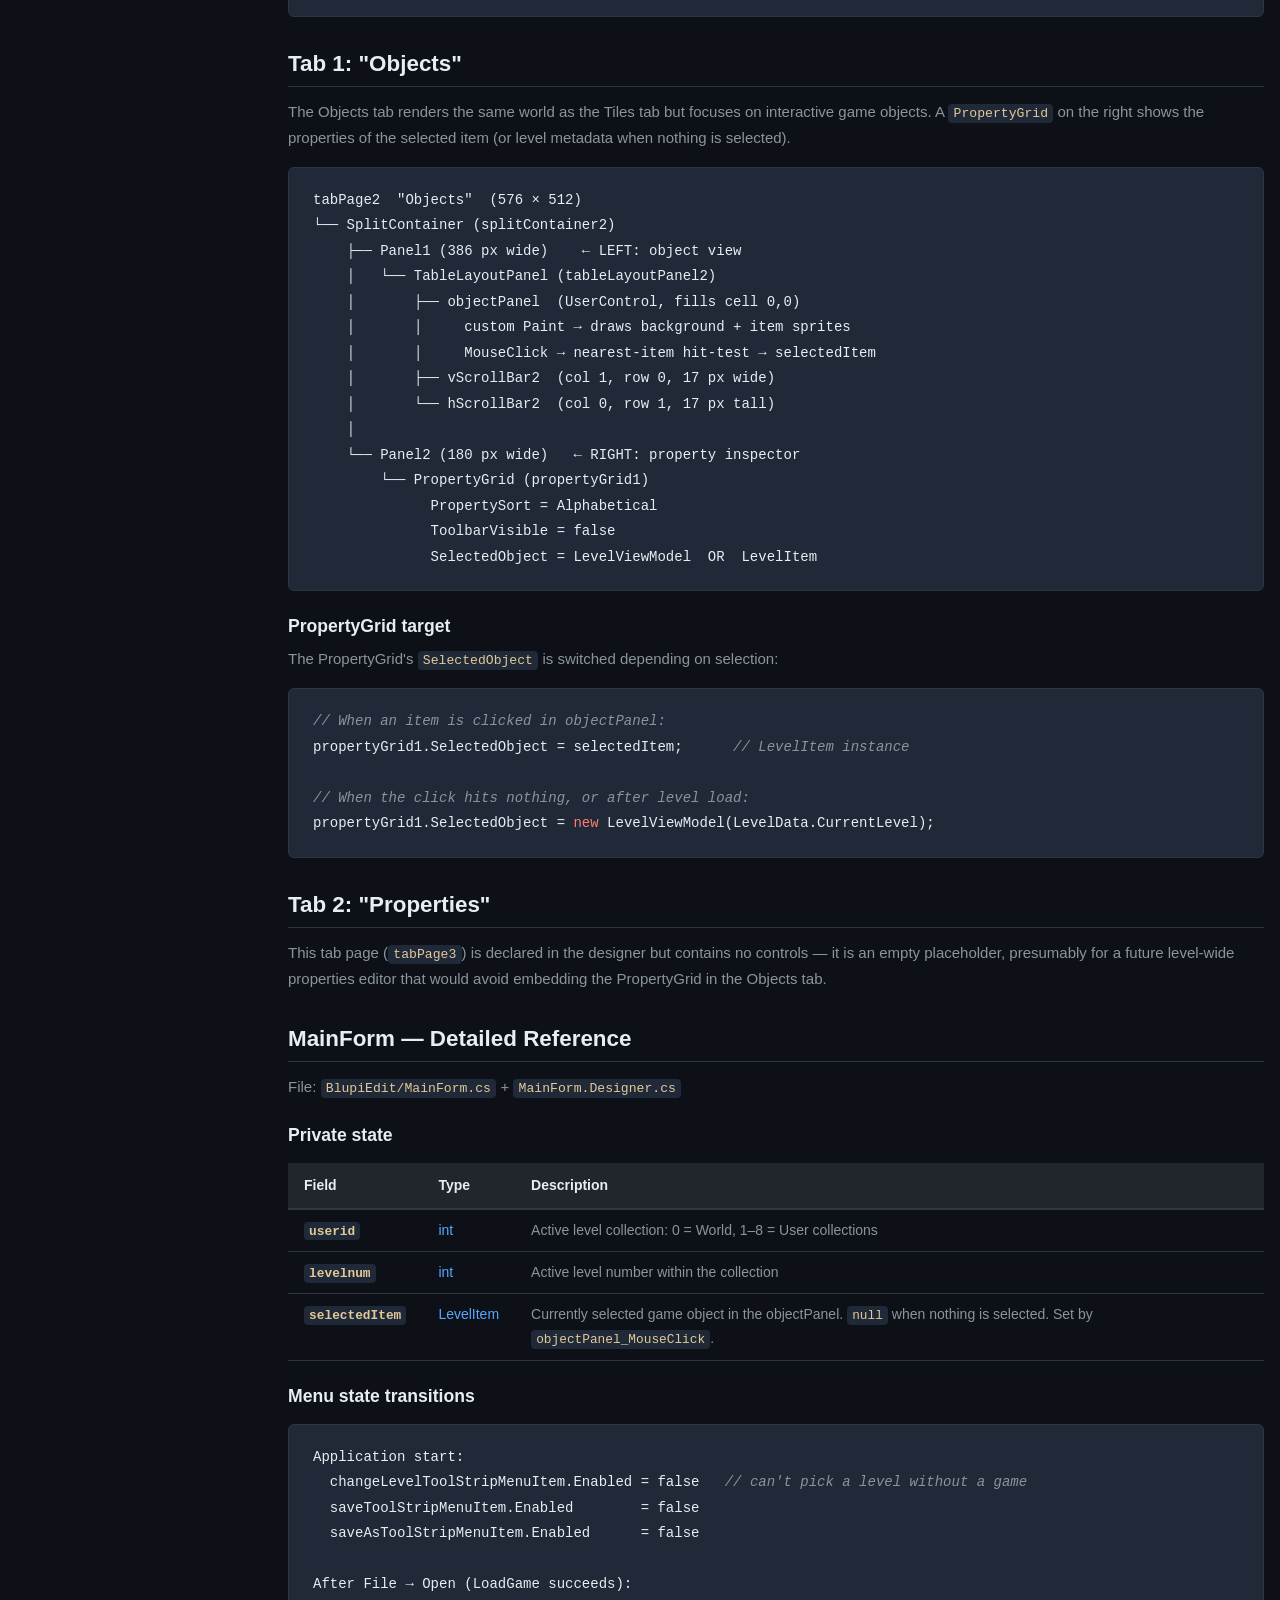
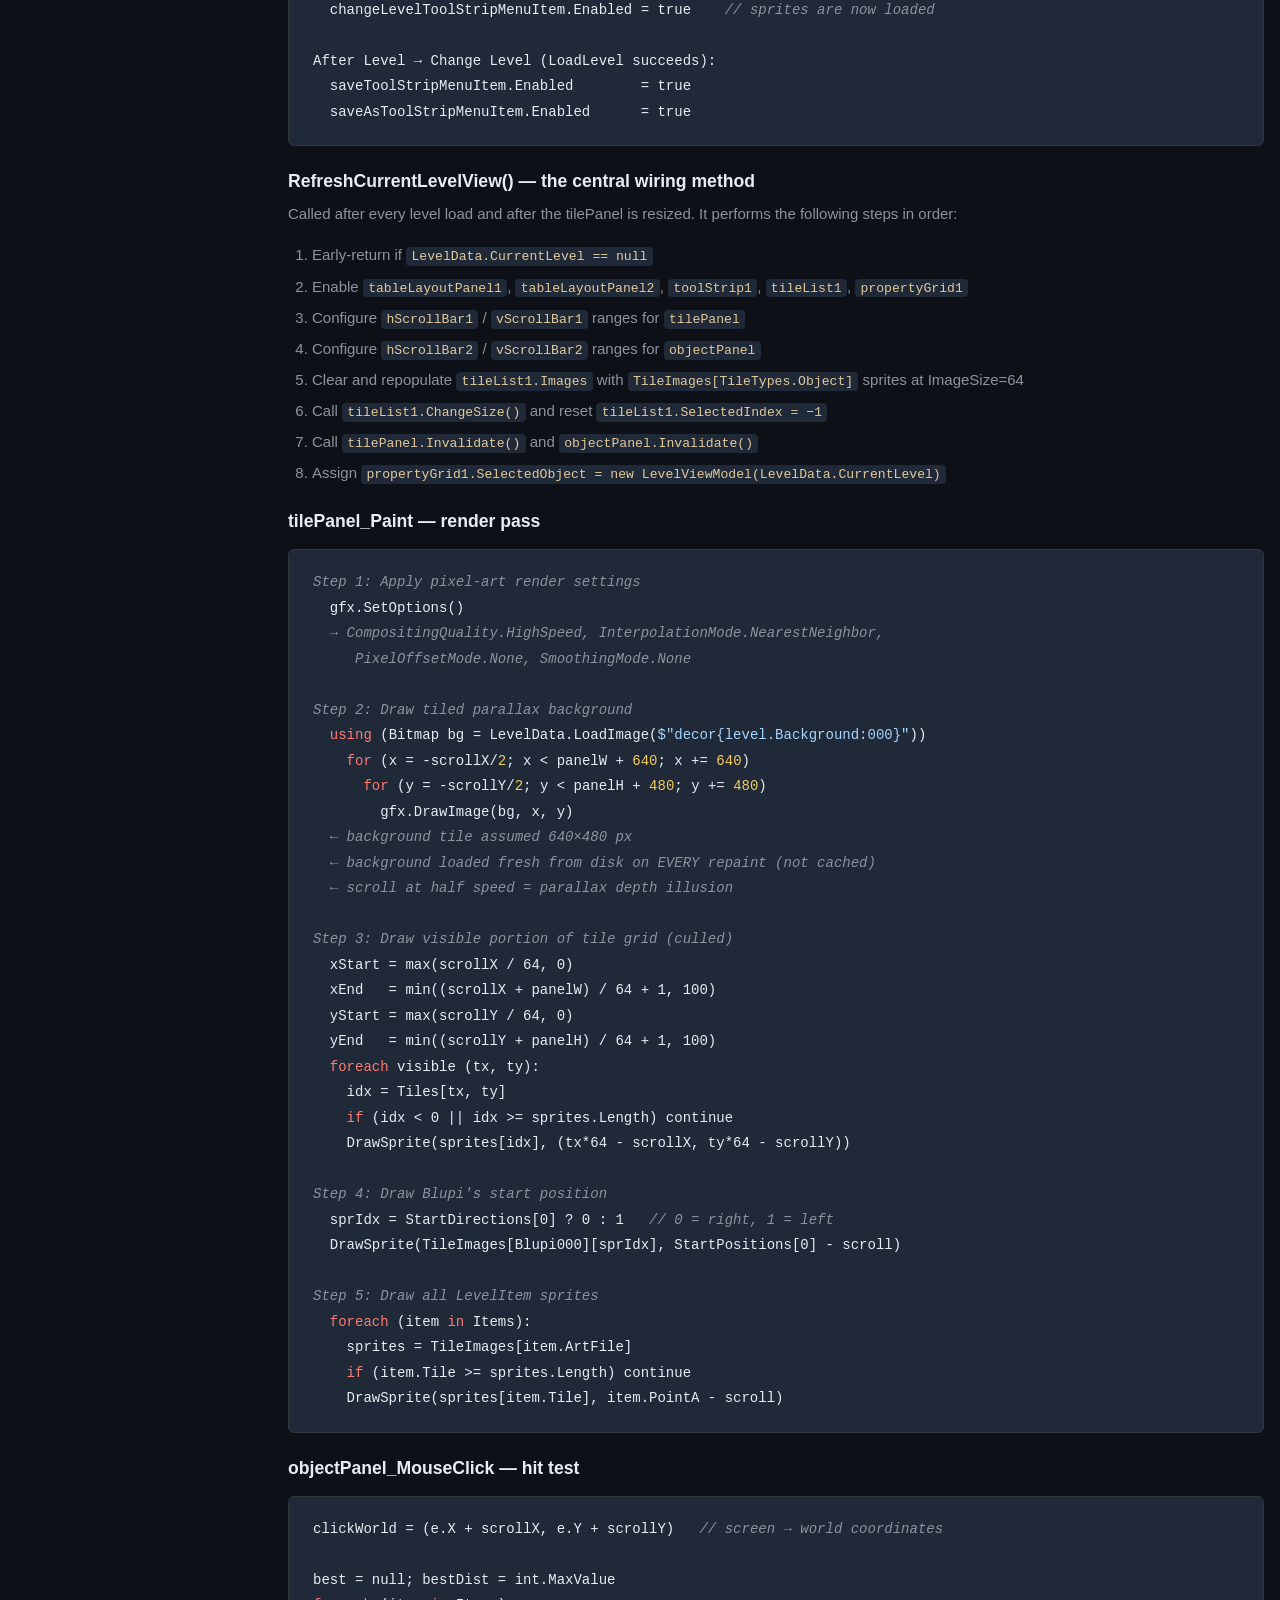
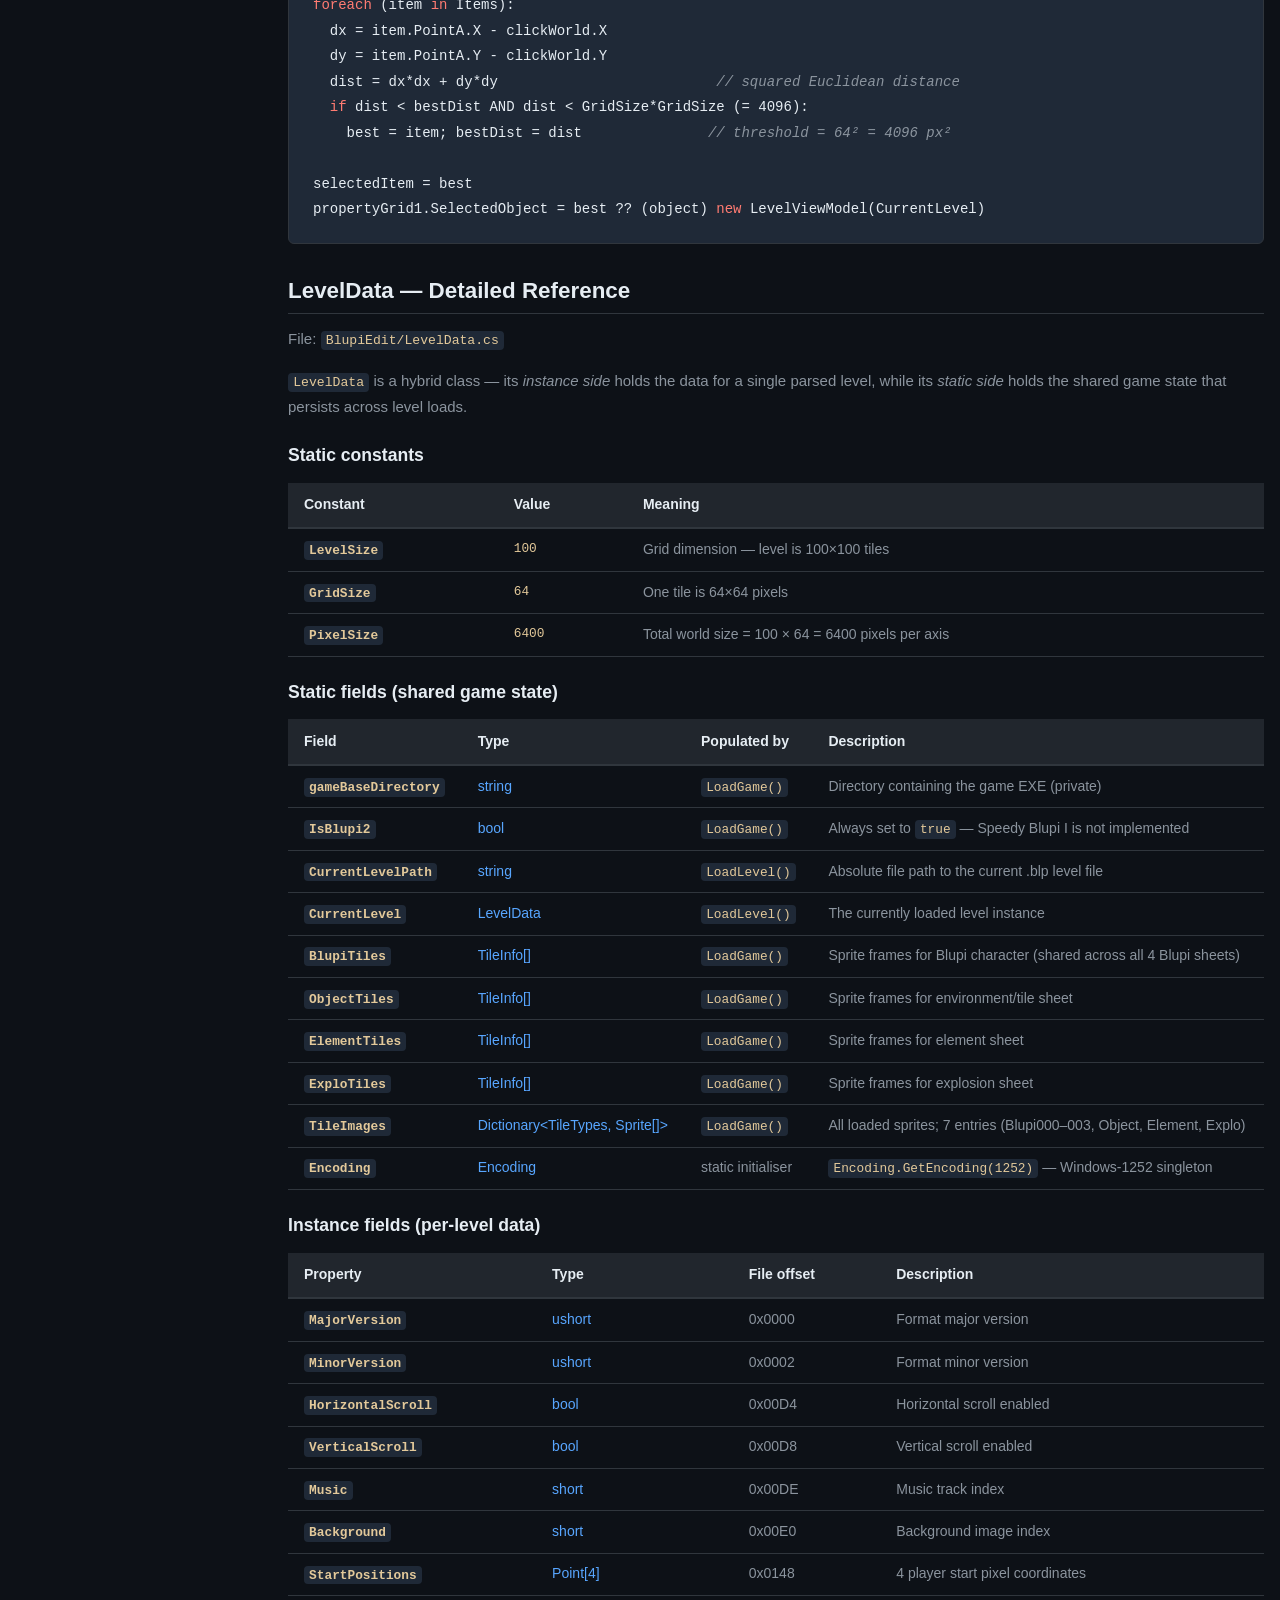
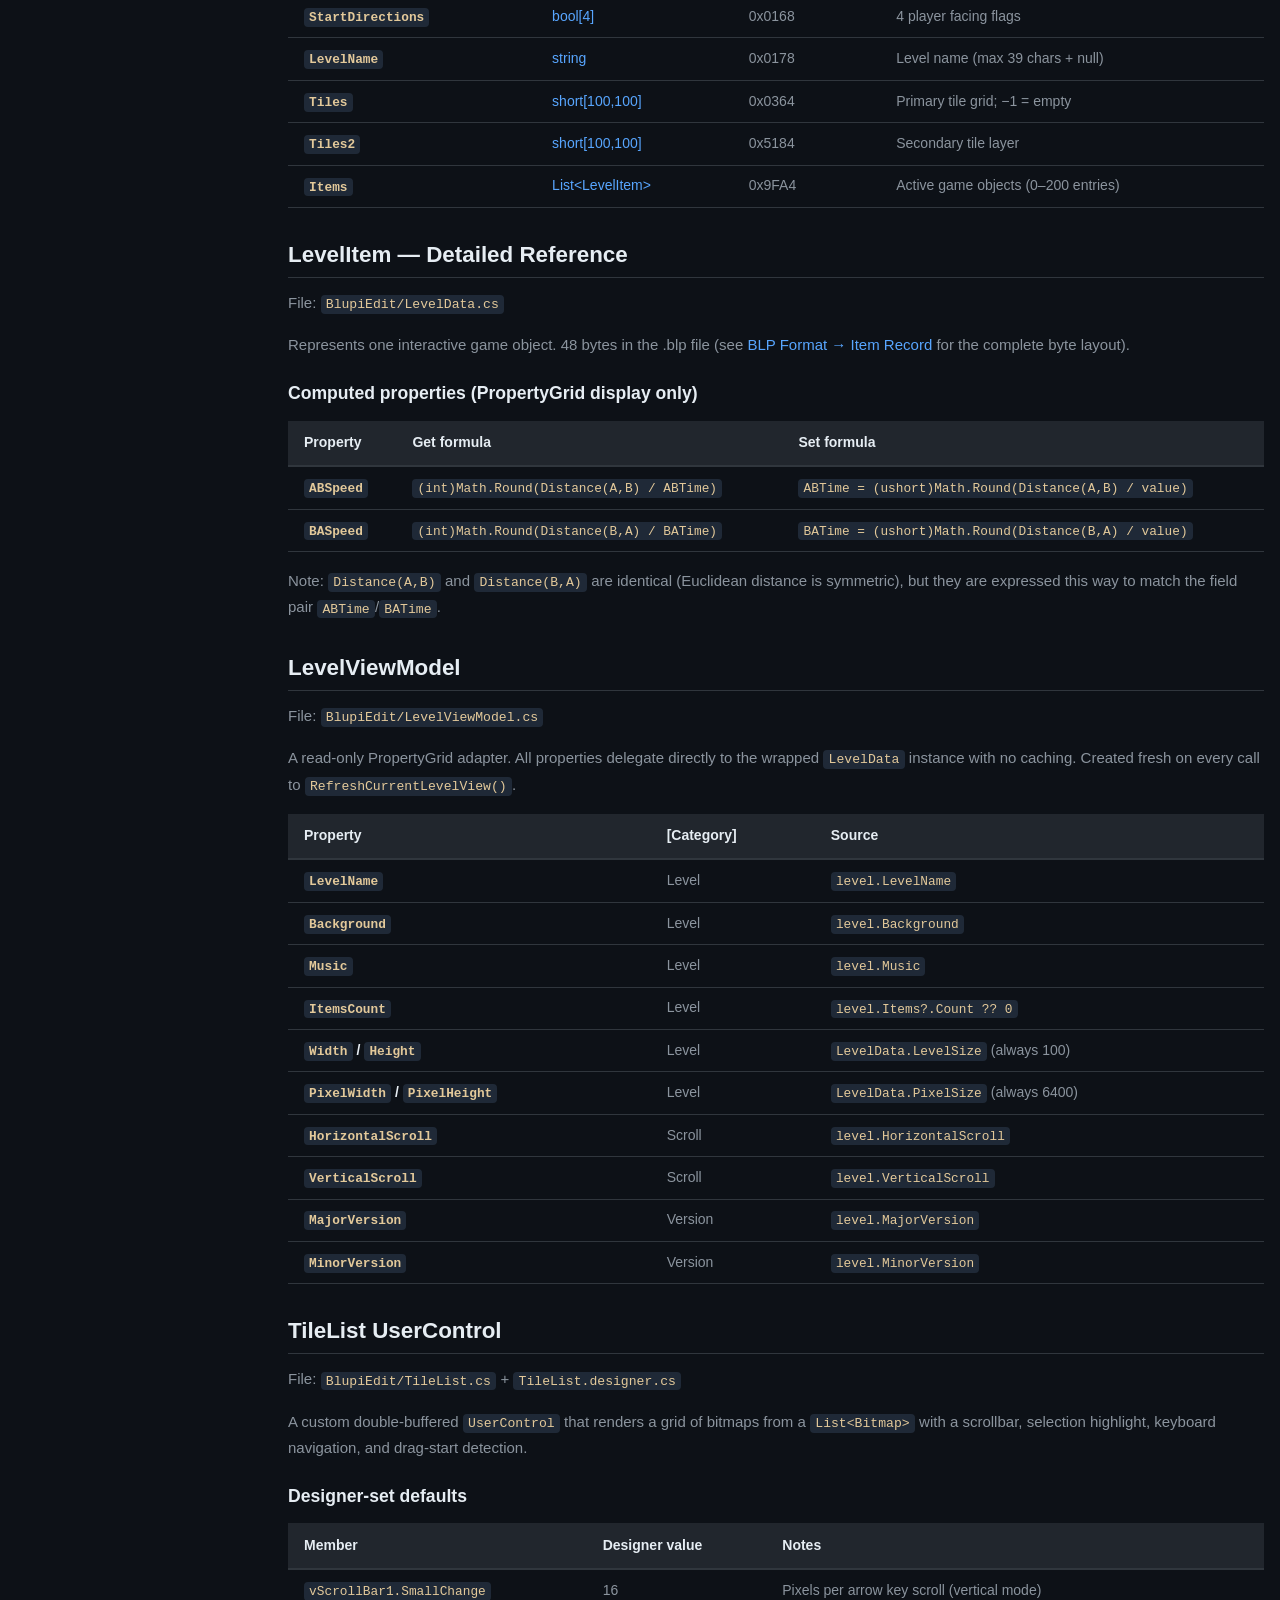
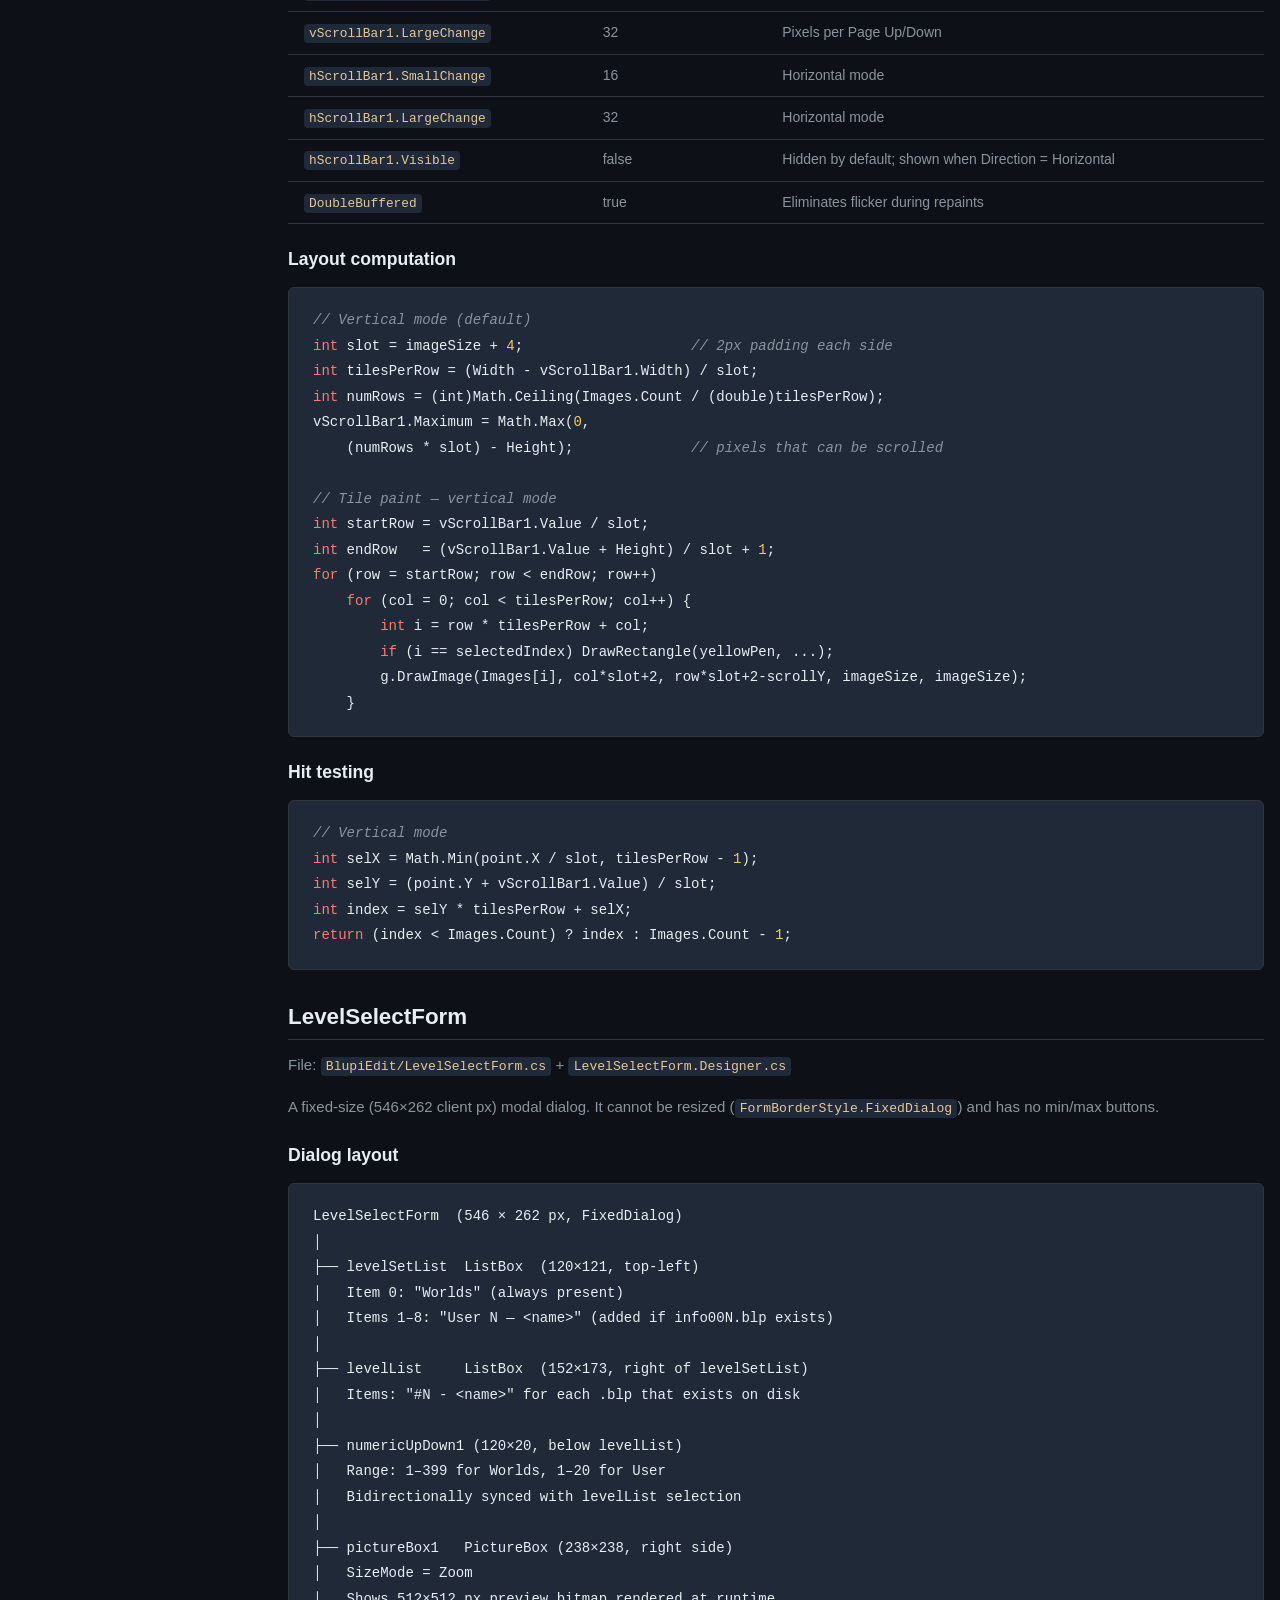
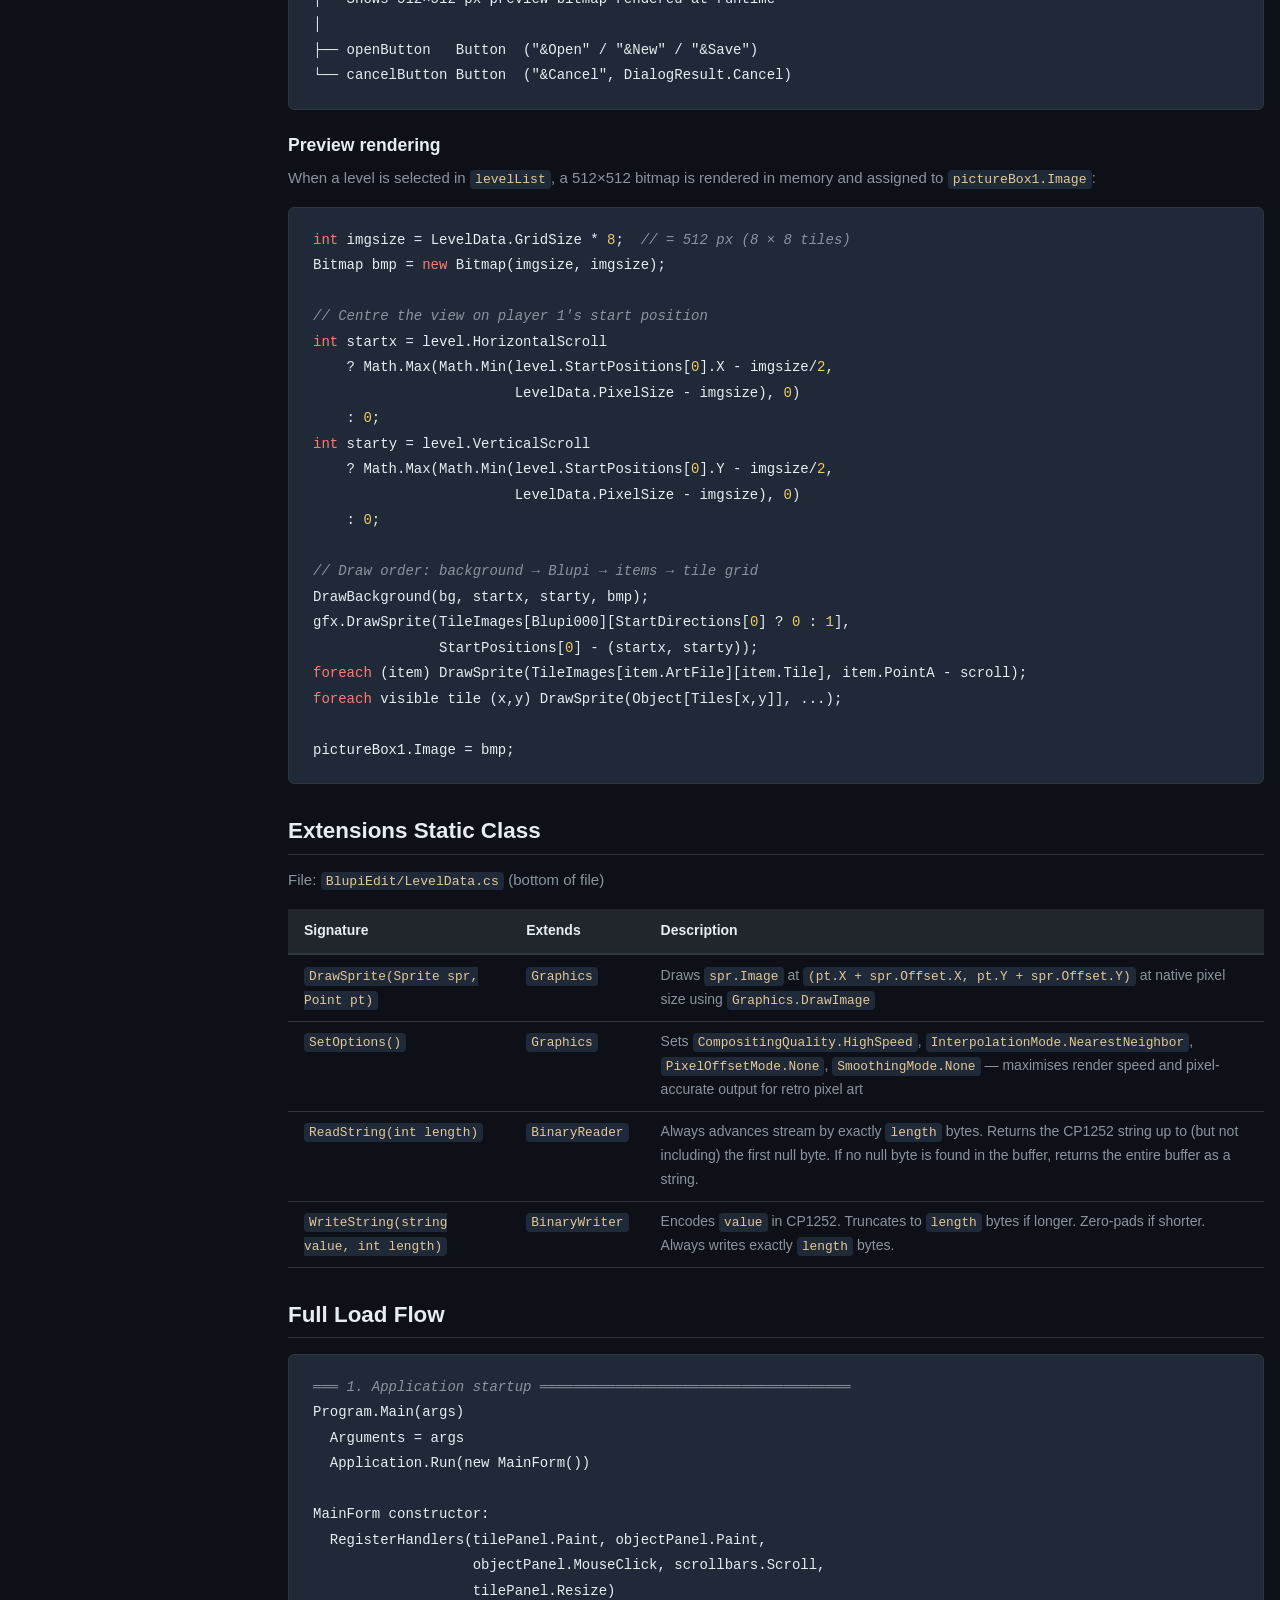
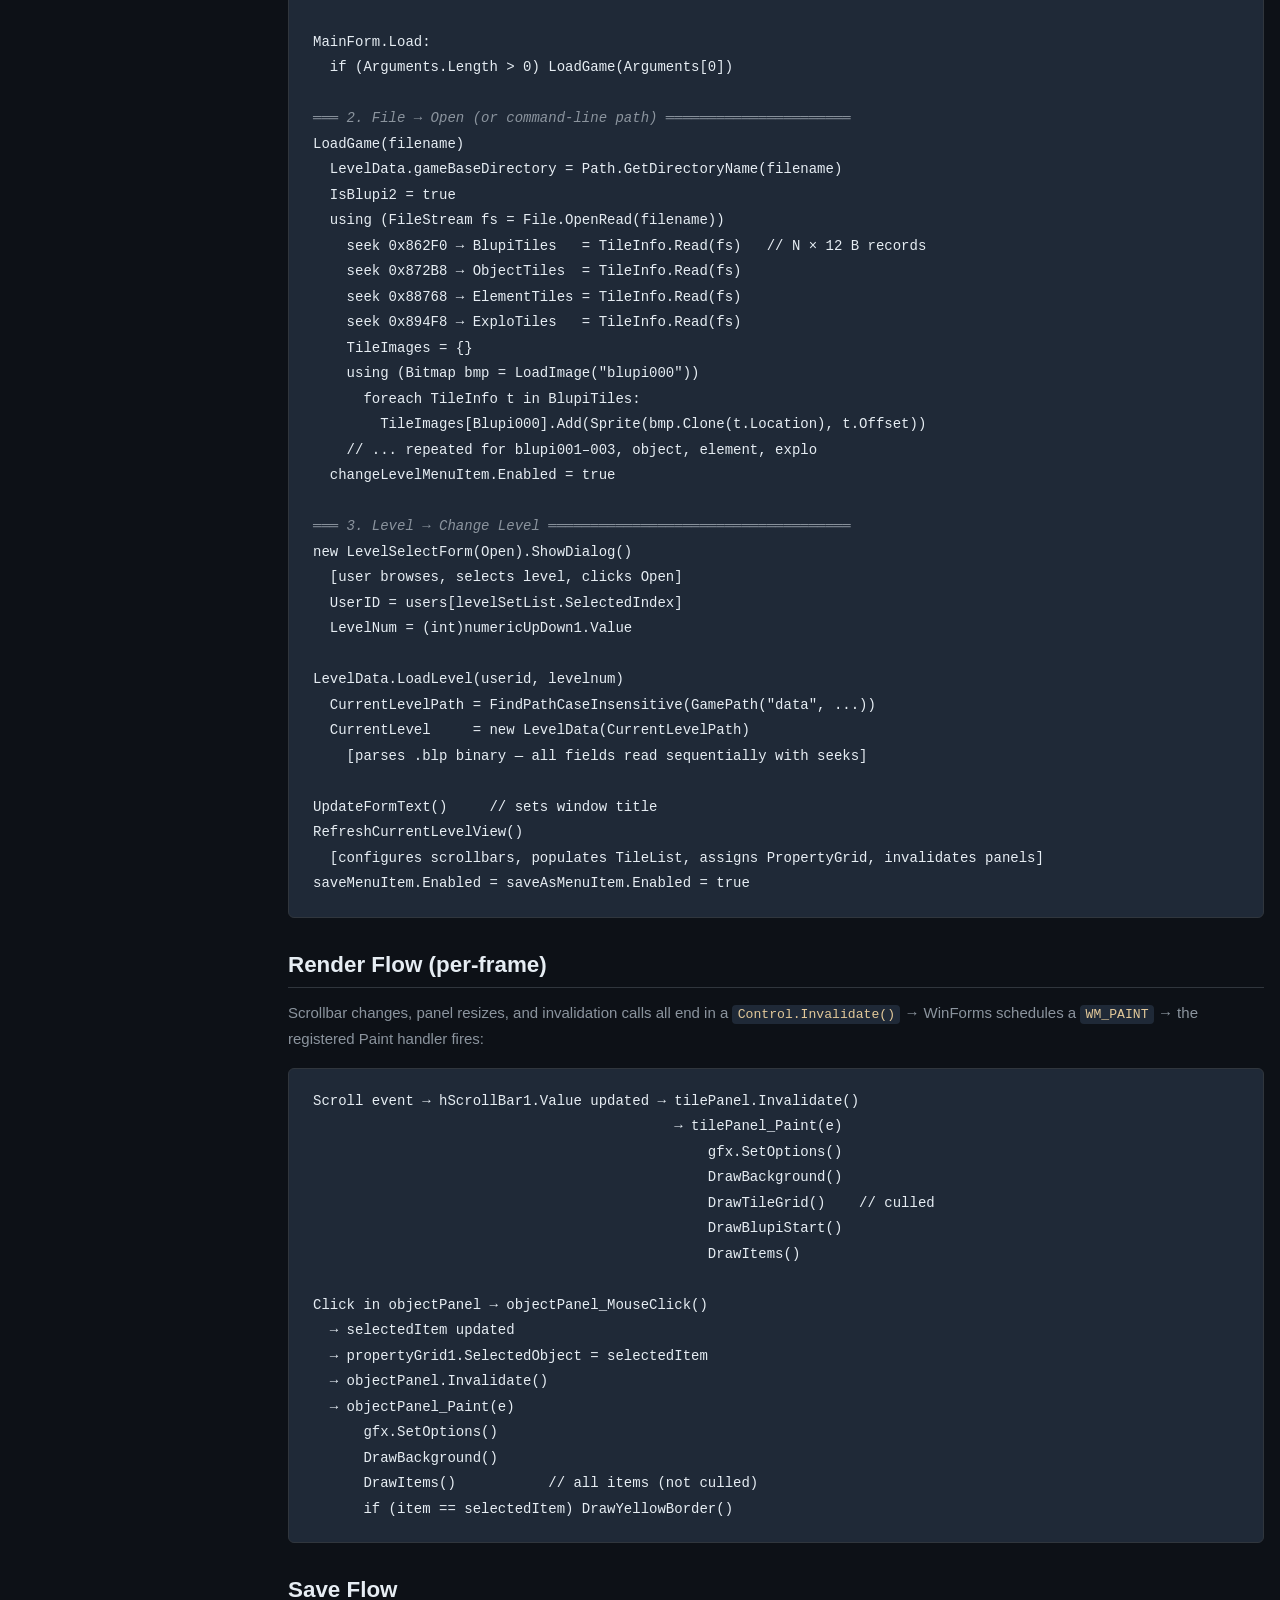
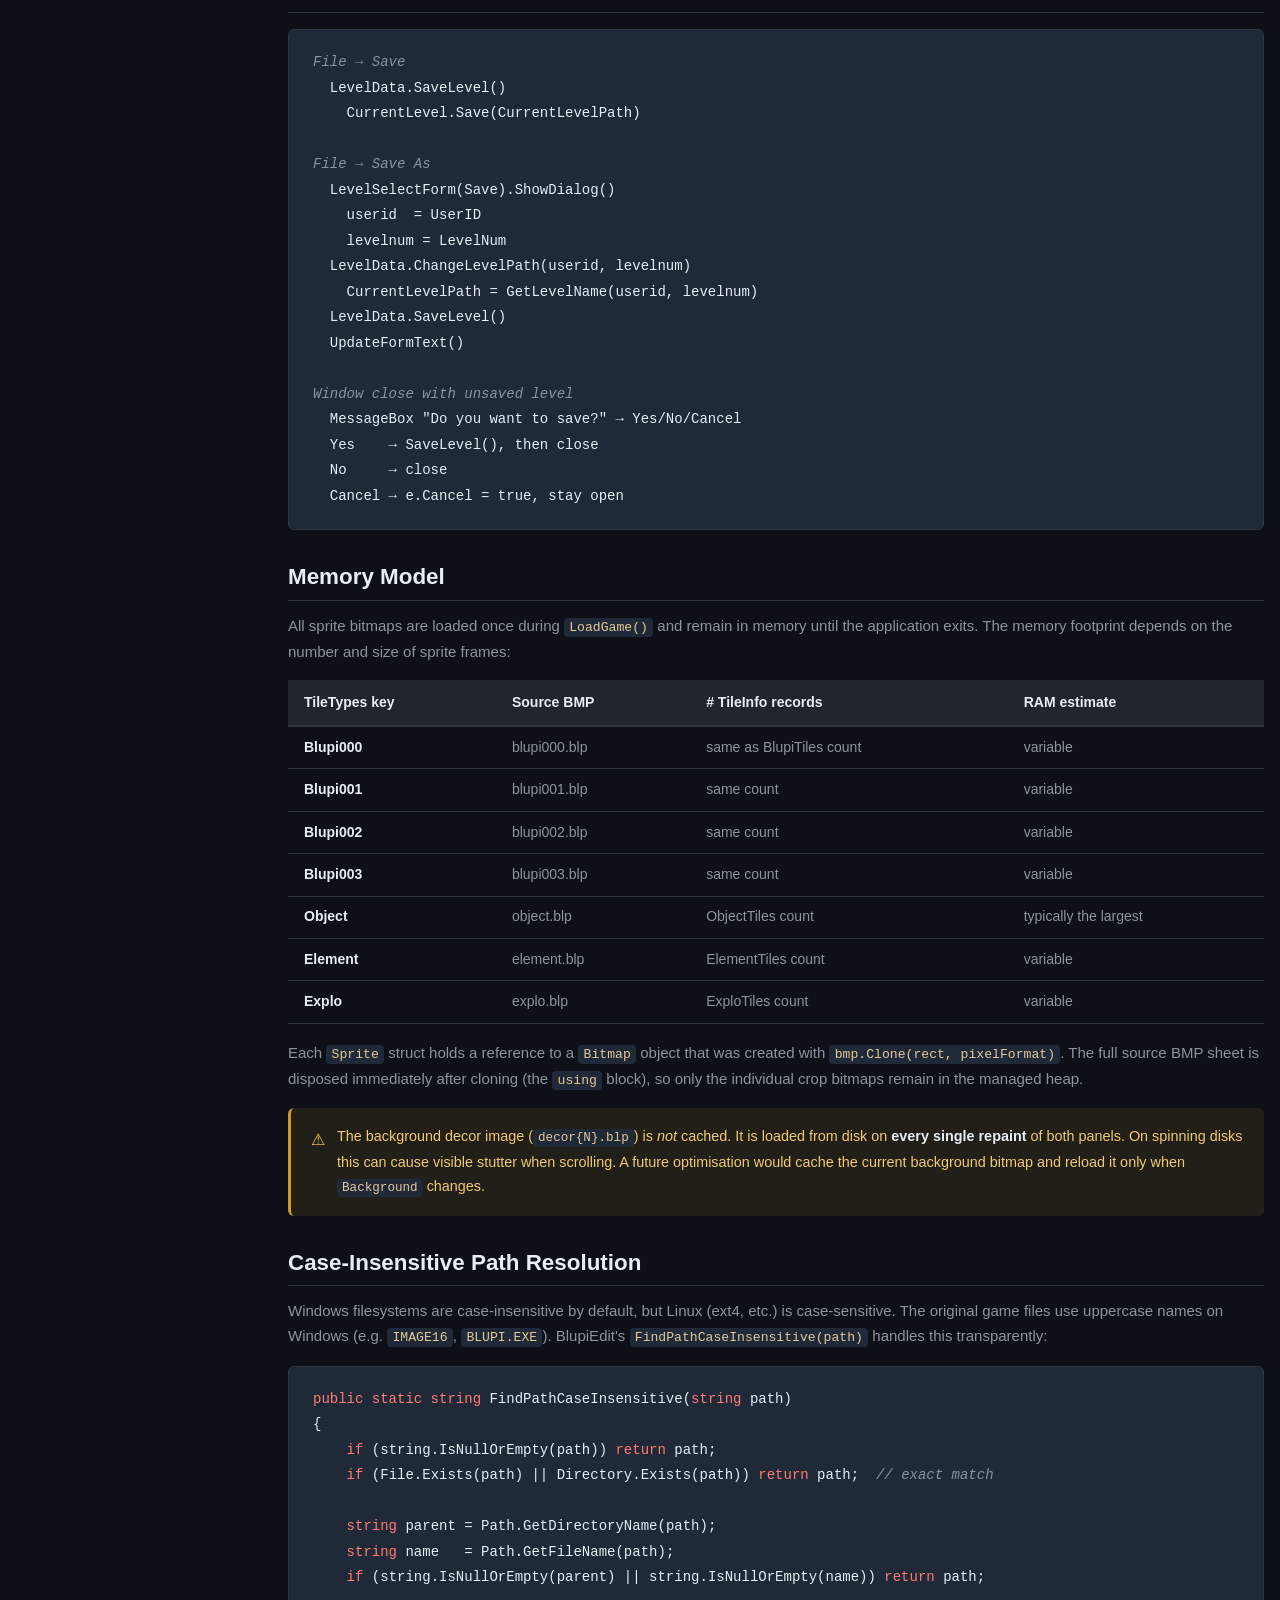
==== commit d3c30707: "Thorough rewrite of all BlupiEdit web documentation - tiles.html: fix TileInfo size (10→12 bytes), f" ====
--- a/web/architecture.html
+++ b/web/architecture.html
@@ -9,10 +9,7 @@
 <body>
 
 <header>
-  <a class="logo" href="index.html">
-    <div class="logo-icon">B</div>
-    BlupiEdit
-  </a>
+  <a class="logo" href="index.html"><div class="logo-icon">B</div>BlupiEdit</a>
   <nav>
     <a href="index.html">Overview</a>
     <a href="architecture.html" class="active">Architecture</a>
@@ -29,464 +26,843 @@
 </header>
 
 <div class="page-wrap">
-  <aside class="sidebar">
-    <div class="sidebar-section">
-      <h4>On this page</h4>
-      <a href="#overview">Architecture Overview</a>
-      <a href="#layers">Application Layers</a>
-      <a href="#mainform">MainForm</a>
-      <a href="#leveldata">LevelData</a>
-      <a href="#levelitem">LevelItem</a>
-      <a href="#levelviewmodel">LevelViewModel</a>
-      <a href="#tilelist">TileList</a>
-      <a href="#levelselectform">LevelSelectForm</a>
-      <a href="#extensions">Extensions</a>
-      <a href="#data-flow">Data Flow — EXE Loading</a>
-      <a href="#memory">Memory Management</a>
-    </div>
-  </aside>
-
-  <main>
-    <h1>Architecture</h1>
-    <p>A detailed walkthrough of the code structure, class responsibilities, and data flows in BlupiEdit.</p>
-
-    <h2 id="overview">Architecture Overview</h2>
-
-    <p>BlupiEdit is a single-tier Windows Forms desktop application. It does not use MVVM or MVC in a strict sense — presentation logic lives in <code>MainForm</code>, while the data layer is encapsulated in the static class <code>LevelData</code>.</p>
-
-    <pre><code>┌─────────────────────────────────────────────────────────┐
-│                   Presentation Layer                     │
-│                                                         │
-│  ┌──────────────┐  ┌─────────────────┐  ┌───────────┐  │
-│  │   MainForm   │  │ LevelSelectForm │  │ TileList  │  │
-│  │  (WinForms)  │  │   (WinForms)    │  │ (Control) │  │
-│  └──────┬───────┘  └────────┬────────┘  └─────┬─────┘  │
-└─────────┼───────────────────┼─────────────────┼─────────┘
-          │                   │                 │
-          ▼                   ▼                 │
-┌─────────────────────────────────────────────────────────┐
-│                   View Model Layer                       │
-│                                                         │
-│  ┌──────────────────────────────────────────────────┐   │
-│  │              LevelViewModel                      │   │
-│  │       (read-only adapter for PropertyGrid)       │   │
-│  └──────────────────────────────────────────────────┘   │
-└─────────────────────────────────────────────────────────┘
-          │
-          ▼
-┌─────────────────────────────────────────────────────────┐
-│                    Data Layer                            │
-│                                                         │
-│  ┌─────────────────┐  ┌───────────┐  ┌──────────────┐  │
-│  │  LevelData      │  │ LevelItem │  │  TileInfo    │  │
-│  │  (static state) │  │ (object)  │  │  (sprite meta│  │
-│  └────────┬────────┘  └───────────┘  └──────────────┘  │
-│           │                                             │
-│  ┌────────▼────────┐  ┌───────────┐                    │
-│  │   Sprite[]      │  │ Bitmap[]  │                    │
-│  │  (tile images)  │  │  (raw GFX)│                    │
-│  └─────────────────┘  └───────────┘                    │
-└─────────────────────────────────────────────────────────┘
-          │
-          ▼
-┌─────────────────────────────────────────────────────────┐
-│                    File System                           │
-│                                                         │
-│   BLUPI.EXE      IMAGE16/*.blp      data/world*.blp     │
-│   IMAGE08/*.blp  data/u*-*.blp      data/info*.blp      │
-└─────────────────────────────────────────────────────────┘</code></pre>
-
-    <h2 id="layers">Application Layers</h2>
-
-    <div class="table-wrap">
-      <table>
-        <thead><tr><th>Layer</th><th>Classes</th><th>Responsibility</th></tr></thead>
-        <tbody>
-          <tr>
-            <td class="td-name">Presentation</td>
-            <td><code>MainForm</code>, <code>LevelSelectForm</code>, <code>TileList</code></td>
-            <td>UI, panel rendering, event handling, scrollbars</td>
-          </tr>
-          <tr>
-            <td class="td-name">View Model</td>
-            <td><code>LevelViewModel</code></td>
-            <td>Adapter between <code>LevelData</code> and <code>PropertyGrid</code></td>
-          </tr>
-          <tr>
-            <td class="td-name">Domain data</td>
-            <td><code>LevelData</code>, <code>LevelItem</code>, <code>TileInfo</code></td>
-            <td>Level loading/saving, sprite extraction from EXE</td>
-          </tr>
-          <tr>
-            <td class="td-name">Helper types</td>
-            <td><code>Sprite</code>, <code>ItemTypes</code>, <code>TileTypes</code>, <code>Extensions</code></td>
-            <td>Data structures, enum values, extension methods</td>
-          </tr>
-          <tr>
-            <td class="td-name">Entry point</td>
-            <td><code>Program</code></td>
-            <td>Application bootstrap, CLI argument parsing</td>
-          </tr>
-        </tbody>
-      </table>
-    </div>
-
-    <h2 id="mainform">MainForm</h2>
-    <p>File: <code>BlupiEdit/MainForm.cs</code></p>
-
-    <p>The main application window. It hosts two custom-drawn panels (<code>tilePanel</code> and <code>objectPanel</code>), four scroll bars, a <code>TileList</code>, a <code>PropertyGrid</code>, and a <code>MenuStrip</code>.</p>
-
-    <h3>Key fields</h3>
-    <div class="prop-list">
-      <div class="prop-item">
-        <div class="prop-header">
-          <span class="prop-name">userid</span>
-          <span class="prop-type">int</span>
-          <span class="prop-cat">private</span>
-        </div>
-        <div class="prop-desc">Index of the currently loaded user collection. 0 = World levels, 1–8 = User collections.</div>
-      </div>
-      <div class="prop-item">
-        <div class="prop-header">
-          <span class="prop-name">levelnum</span>
-          <span class="prop-type">int</span>
-          <span class="prop-cat">private</span>
-        </div>
-        <div class="prop-desc">Number of the currently active level (1–399 for World, 1–20 for User).</div>
-      </div>
-      <div class="prop-item">
-        <div class="prop-header">
-          <span class="prop-name">selectedItem</span>
-          <span class="prop-type">LevelItem</span>
-          <span class="prop-cat">private</span>
-        </div>
-        <div class="prop-desc">The game object currently selected in the Object Panel. <code>null</code> when nothing is selected; PropertyGrid reverts to <code>LevelViewModel</code>.</div>
-      </div>
-    </div>
-
-    <h3>Key methods</h3>
-    <div class="prop-list">
-      <div class="prop-item">
-        <div class="prop-header"><span class="prop-name">LoadGame(string filename)</span><span class="prop-type">void</span></div>
-        <div class="prop-desc">Delegates to <code>LevelData.LoadGame()</code>. Enables the <em>Change Level</em> menu item on success.</div>
-      </div>
-      <div class="prop-item">
-        <div class="prop-header"><span class="prop-name">RefreshCurrentLevelView()</span><span class="prop-type">void</span></div>
-        <div class="prop-desc">Central refresh called after level load or panel resize. Configures all four scroll bars, repopulates <code>TileList</code>, assigns <code>LevelViewModel</code> to the grid, and invalidates both panels.</div>
-      </div>
-      <div class="prop-item">
-        <div class="prop-header"><span class="prop-name">tilePanel_Paint(PaintEventArgs e)</span><span class="prop-type">void</span></div>
-        <div class="prop-desc">Renders: tiled parallax background (at ½ scroll speed), the visible portion of the 100×100 tile grid (with culling), Blupi's start position sprite, and all LevelItem sprites.</div>
-      </div>
-      <div class="prop-item">
-        <div class="prop-header"><span class="prop-name">objectPanel_Paint(PaintEventArgs e)</span><span class="prop-type">void</span></div>
-        <div class="prop-desc">Renders the tiled background and all LevelItem sprites. The selected item is outlined with a yellow rectangle drawn over the sprite bounds.</div>
-      </div>
-      <div class="prop-item">
-        <div class="prop-header"><span class="prop-name">objectPanel_MouseClick(MouseEventArgs e)</span><span class="prop-type">void</span></div>
-        <div class="prop-desc">Finds the nearest LevelItem within <code>GridSize²</code> pixels (Euclidean distance). Updates <code>selectedItem</code> and the PropertyGrid selection.</div>
-      </div>
-    </div>
-
-    <h3>Rendering — culling optimisation</h3>
-    <p><code>tilePanel_Paint</code> does not redraw the entire level — only the visible tile range:</p>
-
-    <pre><code><span class="kw">int</span> xStart = Math.Max(scrollX / LevelData.GridSize, <span class="nu">0</span>);
-<span class="kw">int</span> yStart = Math.Max(scrollY / LevelData.GridSize, <span class="nu">0</span>);
-<span class="kw">int</span> xEnd   = Math.Min((scrollX + tilePanel.Width)  / LevelData.GridSize + <span class="nu">1</span>, LevelData.LevelSize);
-<span class="kw">int</span> yEnd   = Math.Min((scrollY + tilePanel.Height) / LevelData.GridSize + <span class="nu">1</span>, LevelData.LevelSize);
-
-<span class="kw">for</span> (<span class="kw">int</span> ty = yStart; ty &lt; yEnd; ty++)
-    <span class="kw">for</span> (<span class="kw">int</span> tx = xStart; tx &lt; xEnd; tx++)
-    {
-        <span class="kw">short</span> tileIdx = level.Tiles[tx, ty];
-        <span class="kw">if</span> (tileIdx &lt; <span class="nu">0</span> || tileIdx &gt;= objSprites.Length) <span class="kw">continue</span>;
-        gfx.DrawSprite(objSprites[tileIdx],
-            <span class="kw">new</span> <span class="ty">Point</span>(tx * LevelData.GridSize - scrollX,
-                       ty * LevelData.GridSize - scrollY));
+<aside class="sidebar">
+  <div class="sidebar-section">
+    <h4>On this page</h4>
+    <a href="#overview">Architecture Overview</a>
+    <a href="#layers">Application Layers</a>
+    <a href="#ui-layout">UI Layout</a>
+    <a href="#tab-tiles">Tab: Tiles</a>
+    <a href="#tab-objects">Tab: Objects</a>
+    <a href="#tab-properties">Tab: Properties</a>
+    <a href="#mainform">MainForm — Detail</a>
+    <a href="#leveldata">LevelData — Detail</a>
+    <a href="#levelitem">LevelItem — Detail</a>
+    <a href="#levelviewmodel">LevelViewModel</a>
+    <a href="#tilelist">TileList Control</a>
+    <a href="#levelselectform">LevelSelectForm</a>
+    <a href="#extensions">Extensions</a>
+    <a href="#load-flow">Full Load Flow</a>
+    <a href="#render-flow">Render Flow</a>
+    <a href="#save-flow">Save Flow</a>
+    <a href="#memory">Memory Model</a>
+    <a href="#paths">Path Resolution</a>
+  </div>
+</aside>
+
+<main>
+<h1>Architecture</h1>
+<p>
+  Detailed reference for the code structure, class responsibilities, UI layout,
+  and runtime data flows of BlupiEdit.
+  All measurements and UI sizes are taken from
+  <code>MainForm.Designer.cs</code> and <code>LevelSelectForm.Designer.cs</code>.
+</p>
+
+<!-- ══════════════════════════════════════════════════════════════════ -->
+<h2 id="overview">Architecture Overview</h2>
+
+<p>
+  BlupiEdit is a single-tier <strong>Windows Forms</strong> desktop application.
+  It does not strictly follow any design pattern, but it approximates a
+  <em>document-centric</em> model: one document (the current level) is held in
+  static state on <code>LevelData</code>, while the main window renders views of it.
+</p>
+
+<pre><code>Presentation Layer
+─────────────────────────────────────────────────────────────────
+  MainForm           ─ main window, paint handlers, scrollbars, menus
+  LevelSelectForm    ─ modal level browser / level slot picker
+  TileList           ─ custom UserControl: scrollable tile picker
+
+View Model Layer
+─────────────────────────────────────────────────────────────────
+  LevelViewModel     ─ read-only PropertyGrid adapter over LevelData
+
+Data Layer
+─────────────────────────────────────────────────────────────────
+  LevelData          ─ (instance)  parsed .blp level file
+  LevelData          ─ (static)    shared game state: TileImages, paths
+  LevelItem          ─ one game object record from the Items array
+  TileInfo           ─ one sprite frame descriptor from the EXE
+
+Helper Types
+─────────────────────────────────────────────────────────────────
+  Sprite             ─ struct: Bitmap + draw offset
+  ItemTypes enum     ─ all valid LevelItem.Type values
+  TileTypes enum     ─ sprite sheet identifiers
+  Direction enum     ─ TileList layout direction
+  LevelSelectFormMode enum
+  Extensions         ─ static class: Graphics, BinaryReader, BinaryWriter extensions
+
+Entry Point
+─────────────────────────────────────────────────────────────────
+  Program            ─ STAThread main, exposes Arguments[]</code></pre>
+
+<!-- ══════════════════════════════════════════════════════════════════ -->
+<h2 id="layers">Application Layers</h2>
+
+<div class="table-wrap">
+<table>
+<thead><tr><th>Layer</th><th>Classes</th><th>Responsibility</th></tr></thead>
+<tbody>
+  <tr>
+    <td class="td-name">Presentation</td>
+    <td><code>MainForm</code>, <code>LevelSelectForm</code>, <code>TileList</code></td>
+    <td>UI rendering, event handling, scrollbars, tab switching</td>
+  </tr>
+  <tr>
+    <td class="td-name">View Model</td>
+    <td><code>LevelViewModel</code></td>
+    <td>Bridges <code>LevelData</code> to <code>PropertyGrid</code> with categories</td>
+  </tr>
+  <tr>
+    <td class="td-name">Domain data</td>
+    <td><code>LevelData</code>, <code>LevelItem</code>, <code>TileInfo</code></td>
+    <td>Level load/save/parse, EXE sprite extraction</td>
+  </tr>
+  <tr>
+    <td class="td-name">Value types</td>
+    <td><code>Sprite</code>, <code>ItemTypes</code>, <code>TileTypes</code>, <code>Direction</code>, <code>LevelSelectFormMode</code></td>
+    <td>Data containers and enum constants</td>
+  </tr>
+  <tr>
+    <td class="td-name">Extension methods</td>
+    <td><code>Extensions</code> (static class in <code>LevelData.cs</code>)</td>
+    <td>Graphics drawing helpers, binary string I/O</td>
+  </tr>
+  <tr>
+    <td class="td-name">Entry point</td>
+    <td><code>Program</code></td>
+    <td>Application bootstrap, CLI argument parsing</td>
+  </tr>
+</tbody>
+</table>
+</div>
+
+<!-- ══════════════════════════════════════════════════════════════════ -->
+<h2 id="ui-layout">UI Layout — MainForm</h2>
+
+<p>
+  The main window is 584×562 client pixels.
+  A <code>MenuStrip</code> (24 px tall) sits at the top; a <code>TabControl</code>
+  fills the remaining 538 px.
+  The TabControl has three tabs: <strong>Tiles</strong>, <strong>Objects</strong>,
+  and <strong>Properties</strong>. Each tab page is 576×512 px.
+</p>
+
+<pre><code>MainForm  (584 × 562 px client area)
+│
+├── MenuStrip  (h=24 px)
+│   └── File
+│       ├── Open…
+│       ├── Change Level…   ← disabled until a game EXE is loaded
+│       ├── Save             ← disabled until a level is loaded
+│       ├── Save As…         ← disabled until a level is loaded
+│       ├── ──────────────
+│       └── Exit
+│
+└── TabControl  (fills remaining 538 px)
+    ├── [Tab 0]  "Tiles"        (576 × 512 px, tabPage1)
+    ├── [Tab 1]  "Objects"      (576 × 512 px, tabPage2)
+    └── [Tab 2]  "Properties"   (576 × 512 px, tabPage3, EMPTY)</code></pre>
+
+<!-- ══════════════════════════════════════════════════════════════════ -->
+<h2 id="tab-tiles">Tab 0: "Tiles"</h2>
+
+<p>
+  The Tiles tab is where the level's primary tile grid is rendered and where
+  the tile picker palette lives. The tab contains a horizontal
+  <code>SplitContainer</code> (splitter at 388 px from the left):
+</p>
+
+<pre><code>tabPage1  "Tiles"  (576 × 512)
+└── SplitContainer (splitContainer1)
+    ├── Panel1 (388 px wide)    ← LEFT: render + controls
+    │   ├── ToolStrip (h=25 px)
+    │   │   ├── [Draw]    ToolStripButton  ← checked by default, NOT YET IMPLEMENTED
+    │   │   └── [Select]  ToolStripButton  ← NOT YET IMPLEMENTED
+    │   └── TableLayoutPanel (tableLayoutPanel1, fills rest)
+    │       ├── tilePanel    (UserControl, fills cell 0,0)
+    │       │     custom Paint → draws background + tile grid + items
+    │       ├── vScrollBar1  (col 1, row 0, 17 px wide)
+    │       └── hScrollBar1  (col 0, row 1, 17 px tall)
+    │
+    └── Panel2 (178 px wide)   ← RIGHT: tile palette
+        └── TileList (tileList1)
+              custom UserControl — scrollable sprite picker
+              Direction = Vertical (default)
+              ImageSize = 64 px (set in RefreshCurrentLevelView)
+              Populated with TileImages[TileTypes.Object] sprites</code></pre>
+
+<div class="callout callout-warn">
+  <span class="callout-icon">&#9888;</span>
+  <p>
+    The <strong>Draw</strong> and <strong>Select</strong> ToolStripButtons are
+    visible in the UI (Draw is checked by default) but their click events are not
+    yet wired up. No tile painting is implemented — the ToolStrip is a placeholder
+    for future functionality.
+  </p>
+</div>
+
+<h3>tilePanel scroll bar configuration</h3>
+<pre><code><span class="cm">// Set in RefreshCurrentLevelView() after level load</span>
+hScrollBar1.Minimum = <span class="nu">0</span>;
+hScrollBar1.Maximum = Math.Max(<span class="nu">0</span>, LevelData.PixelSize - panelW);  <span class="cm">// 6400 - panelW</span>
+hScrollBar1.SmallChange = LevelData.GridSize;                        <span class="cm">// 64 px</span>
+hScrollBar1.LargeChange = Math.Max(<span class="nu">1</span>, panelW);
+hScrollBar1.Value = <span class="nu">0</span>;
+<span class="cm">// same for vScrollBar1 with panelH</span></code></pre>
+
+<!-- ══════════════════════════════════════════════════════════════════ -->
+<h2 id="tab-objects">Tab 1: "Objects"</h2>
+
+<p>
+  The Objects tab renders the same world as the Tiles tab but focuses on
+  interactive game objects. A <code>PropertyGrid</code> on the right shows the
+  properties of the selected item (or level metadata when nothing is selected).
+</p>
+
+<pre><code>tabPage2  "Objects"  (576 × 512)
+└── SplitContainer (splitContainer2)
+    ├── Panel1 (386 px wide)    ← LEFT: object view
+    │   └── TableLayoutPanel (tableLayoutPanel2)
+    │       ├── objectPanel  (UserControl, fills cell 0,0)
+    │       │     custom Paint → draws background + item sprites
+    │       │     MouseClick → nearest-item hit-test → selectedItem
+    │       ├── vScrollBar2  (col 1, row 0, 17 px wide)
+    │       └── hScrollBar2  (col 0, row 1, 17 px tall)
+    │
+    └── Panel2 (180 px wide)   ← RIGHT: property inspector
+        └── PropertyGrid (propertyGrid1)
+              PropertySort = Alphabetical
+              ToolbarVisible = false
+              SelectedObject = LevelViewModel  OR  LevelItem</code></pre>
+
+<h3>PropertyGrid target</h3>
+<p>
+  The PropertyGrid's <code>SelectedObject</code> is switched depending on selection:
+</p>
+<pre><code><span class="cm">// When an item is clicked in objectPanel:</span>
+propertyGrid1.SelectedObject = selectedItem;      <span class="cm">// LevelItem instance</span>
+
+<span class="cm">// When the click hits nothing, or after level load:</span>
+propertyGrid1.SelectedObject = <span class="kw">new</span> LevelViewModel(LevelData.CurrentLevel);</code></pre>
+
+<!-- ══════════════════════════════════════════════════════════════════ -->
+<h2 id="tab-properties">Tab 2: "Properties"</h2>
+
+<p>
+  This tab page (<code>tabPage3</code>) is declared in the designer but contains
+  no controls — it is an empty placeholder, presumably for a future level-wide
+  properties editor that would avoid embedding the PropertyGrid in the Objects tab.
+</p>
+
+<!-- ══════════════════════════════════════════════════════════════════ -->
+<h2 id="mainform">MainForm — Detailed Reference</h2>
+<p>File: <code>BlupiEdit/MainForm.cs</code> + <code>MainForm.Designer.cs</code></p>
+
+<h3>Private state</h3>
+<div class="table-wrap">
+<table>
+<thead><tr><th>Field</th><th>Type</th><th>Description</th></tr></thead>
+<tbody>
+  <tr>
+    <td class="td-name"><code>userid</code></td><td class="td-type">int</td>
+    <td>Active level collection: 0 = World, 1–8 = User collections</td>
+  </tr>
+  <tr>
+    <td class="td-name"><code>levelnum</code></td><td class="td-type">int</td>
+    <td>Active level number within the collection</td>
+  </tr>
+  <tr>
+    <td class="td-name"><code>selectedItem</code></td><td class="td-type">LevelItem</td>
+    <td>
+      Currently selected game object in the objectPanel.
+      <code>null</code> when nothing is selected. Set by
+      <code>objectPanel_MouseClick</code>.
+    </td>
+  </tr>
+</tbody>
+</table>
+</div>
+
+<h3>Menu state transitions</h3>
+<pre><code>Application start:
+  changeLevelToolStripMenuItem.Enabled = false   <span class="cm">// can't pick a level without a game</span>
+  saveToolStripMenuItem.Enabled        = false
+  saveAsToolStripMenuItem.Enabled      = false
+
+After File → Open (LoadGame succeeds):
+  changeLevelToolStripMenuItem.Enabled = true    <span class="cm">// sprites are now loaded</span>
+
+After Level → Change Level (LoadLevel succeeds):
+  saveToolStripMenuItem.Enabled        = true
+  saveAsToolStripMenuItem.Enabled      = true</code></pre>
+
+<h3>RefreshCurrentLevelView() — the central wiring method</h3>
+<p>
+  Called after every level load and after the tilePanel is resized.
+  It performs the following steps in order:
+</p>
+<ol>
+  <li>Early-return if <code>LevelData.CurrentLevel == null</code></li>
+  <li>Enable <code>tableLayoutPanel1</code>, <code>tableLayoutPanel2</code>, <code>toolStrip1</code>, <code>tileList1</code>, <code>propertyGrid1</code></li>
+  <li>Configure <code>hScrollBar1</code> / <code>vScrollBar1</code> ranges for <code>tilePanel</code></li>
+  <li>Configure <code>hScrollBar2</code> / <code>vScrollBar2</code> ranges for <code>objectPanel</code></li>
+  <li>Clear and repopulate <code>tileList1.Images</code> with <code>TileImages[TileTypes.Object]</code> sprites at ImageSize=64</li>
+  <li>Call <code>tileList1.ChangeSize()</code> and reset <code>tileList1.SelectedIndex = −1</code></li>
+  <li>Call <code>tilePanel.Invalidate()</code> and <code>objectPanel.Invalidate()</code></li>
+  <li>Assign <code>propertyGrid1.SelectedObject = new LevelViewModel(LevelData.CurrentLevel)</code></li>
+</ol>
+
+<h3>tilePanel_Paint — render pass</h3>
+<pre><code><span class="cm">Step 1: Apply pixel-art render settings</span>
+  gfx.SetOptions()
+  <span class="cm">→ CompositingQuality.HighSpeed, InterpolationMode.NearestNeighbor,</span>
+  <span class="cm">   PixelOffsetMode.None, SmoothingMode.None</span>
+
+<span class="cm">Step 2: Draw tiled parallax background</span>
+  <span class="kw">using</span> (Bitmap bg = LevelData.LoadImage(<span class="st">$"decor{level.Background:000}"</span>))
+    <span class="kw">for</span> (x = -scrollX/<span class="nu">2</span>; x &lt; panelW + <span class="nu">640</span>; x += <span class="nu">640</span>)
+      <span class="kw">for</span> (y = -scrollY/<span class="nu">2</span>; y &lt; panelH + <span class="nu">480</span>; y += <span class="nu">480</span>)
+        gfx.DrawImage(bg, x, y)
+  <span class="cm">← background tile assumed 640×480 px</span>
+  <span class="cm">← background loaded fresh from disk on EVERY repaint (not cached)</span>
+  <span class="cm">← scroll at half speed = parallax depth illusion</span>
+
+<span class="cm">Step 3: Draw visible portion of tile grid (culled)</span>
+  xStart = max(scrollX / 64, 0)
+  xEnd   = min((scrollX + panelW) / 64 + 1, 100)
+  yStart = max(scrollY / 64, 0)
+  yEnd   = min((scrollY + panelH) / 64 + 1, 100)
+  <span class="kw">foreach</span> visible (tx, ty):
+    idx = Tiles[tx, ty]
+    <span class="kw">if</span> (idx &lt; 0 || idx &gt;= sprites.Length) continue
+    DrawSprite(sprites[idx], (tx*64 - scrollX, ty*64 - scrollY))
+
+<span class="cm">Step 4: Draw Blupi's start position</span>
+  sprIdx = StartDirections[0] ? 0 : 1   <span class="cm">// 0 = right, 1 = left</span>
+  DrawSprite(TileImages[Blupi000][sprIdx], StartPositions[0] - scroll)
+
+<span class="cm">Step 5: Draw all LevelItem sprites</span>
+  <span class="kw">foreach</span> (item <span class="kw">in</span> Items):
+    sprites = TileImages[item.ArtFile]
+    <span class="kw">if</span> (item.Tile >= sprites.Length) continue
+    DrawSprite(sprites[item.Tile], item.PointA - scroll)</code></pre>
+
+<h3>objectPanel_MouseClick — hit test</h3>
+<pre><code>clickWorld = (e.X + scrollX, e.Y + scrollY)   <span class="cm">// screen → world coordinates</span>
+
+best = null; bestDist = int.MaxValue
+<span class="kw">foreach</span> (item <span class="kw">in</span> Items):
+  dx = item.PointA.X - clickWorld.X
+  dy = item.PointA.Y - clickWorld.Y
+  dist = dx*dx + dy*dy                          <span class="cm">// squared Euclidean distance</span>
+  <span class="kw">if</span> dist &lt; bestDist AND dist &lt; GridSize*GridSize (= 4096):
+    best = item; bestDist = dist               <span class="cm">// threshold = 64² = 4096 px²</span>
+
+selectedItem = best
+propertyGrid1.SelectedObject = best ?? (object) <span class="kw">new</span> LevelViewModel(CurrentLevel)</code></pre>
+
+<!-- ══════════════════════════════════════════════════════════════════ -->
+<h2 id="leveldata">LevelData — Detailed Reference</h2>
+<p>File: <code>BlupiEdit/LevelData.cs</code></p>
+
+<p>
+  <code>LevelData</code> is a hybrid class — its <em>instance side</em> holds the
+  data for a single parsed level, while its <em>static side</em> holds the shared
+  game state that persists across level loads.
+</p>
+
+<h3>Static constants</h3>
+<div class="table-wrap">
+<table>
+<thead><tr><th>Constant</th><th>Value</th><th>Meaning</th></tr></thead>
+<tbody>
+  <tr><td class="td-name"><code>LevelSize</code></td><td class="td-val">100</td><td>Grid dimension — level is 100×100 tiles</td></tr>
+  <tr><td class="td-name"><code>GridSize</code></td><td class="td-val">64</td><td>One tile is 64×64 pixels</td></tr>
+  <tr><td class="td-name"><code>PixelSize</code></td><td class="td-val">6400</td><td>Total world size = 100 × 64 = 6400 pixels per axis</td></tr>
+</tbody>
+</table>
+</div>
+
+<h3>Static fields (shared game state)</h3>
+<div class="table-wrap">
+<table>
+<thead><tr><th>Field</th><th>Type</th><th>Populated by</th><th>Description</th></tr></thead>
+<tbody>
+  <tr>
+    <td class="td-name"><code>gameBaseDirectory</code></td><td class="td-type">string</td>
+    <td><code>LoadGame()</code></td>
+    <td>Directory containing the game EXE (private)</td>
+  </tr>
+  <tr>
+    <td class="td-name"><code>IsBlupi2</code></td><td class="td-type">bool</td>
+    <td><code>LoadGame()</code></td>
+    <td>Always set to <code>true</code> — Speedy Blupi I is not implemented</td>
+  </tr>
+  <tr>
+    <td class="td-name"><code>CurrentLevelPath</code></td><td class="td-type">string</td>
+    <td><code>LoadLevel()</code></td>
+    <td>Absolute file path to the current .blp level file</td>
+  </tr>
+  <tr>
+    <td class="td-name"><code>CurrentLevel</code></td><td class="td-type">LevelData</td>
+    <td><code>LoadLevel()</code></td>
+    <td>The currently loaded level instance</td>
+  </tr>
+  <tr>
+    <td class="td-name"><code>BlupiTiles</code></td><td class="td-type">TileInfo[]</td>
+    <td><code>LoadGame()</code></td>
+    <td>Sprite frames for Blupi character (shared across all 4 Blupi sheets)</td>
+  </tr>
+  <tr>
+    <td class="td-name"><code>ObjectTiles</code></td><td class="td-type">TileInfo[]</td>
+    <td><code>LoadGame()</code></td>
+    <td>Sprite frames for environment/tile sheet</td>
+  </tr>
+  <tr>
+    <td class="td-name"><code>ElementTiles</code></td><td class="td-type">TileInfo[]</td>
+    <td><code>LoadGame()</code></td>
+    <td>Sprite frames for element sheet</td>
+  </tr>
+  <tr>
+    <td class="td-name"><code>ExploTiles</code></td><td class="td-type">TileInfo[]</td>
+    <td><code>LoadGame()</code></td>
+    <td>Sprite frames for explosion sheet</td>
+  </tr>
+  <tr>
+    <td class="td-name"><code>TileImages</code></td><td class="td-type">Dictionary&lt;TileTypes, Sprite[]&gt;</td>
+    <td><code>LoadGame()</code></td>
+    <td>All loaded sprites; 7 entries (Blupi000–003, Object, Element, Explo)</td>
+  </tr>
+  <tr>
+    <td class="td-name"><code>Encoding</code></td><td class="td-type">Encoding</td>
+    <td>static initialiser</td>
+    <td><code>Encoding.GetEncoding(1252)</code> — Windows-1252 singleton</td>
+  </tr>
+</tbody>
+</table>
+</div>
+
+<h3>Instance fields (per-level data)</h3>
+<div class="table-wrap">
+<table>
+<thead><tr><th>Property</th><th>Type</th><th>File offset</th><th>Description</th></tr></thead>
+<tbody>
+  <tr><td class="td-name"><code>MajorVersion</code></td><td class="td-type">ushort</td><td>0x0000</td><td>Format major version</td></tr>
+  <tr><td class="td-name"><code>MinorVersion</code></td><td class="td-type">ushort</td><td>0x0002</td><td>Format minor version</td></tr>
+  <tr><td class="td-name"><code>HorizontalScroll</code></td><td class="td-type">bool</td><td>0x00D4</td><td>Horizontal scroll enabled</td></tr>
+  <tr><td class="td-name"><code>VerticalScroll</code></td><td class="td-type">bool</td><td>0x00D8</td><td>Vertical scroll enabled</td></tr>
+  <tr><td class="td-name"><code>Music</code></td><td class="td-type">short</td><td>0x00DE</td><td>Music track index</td></tr>
+  <tr><td class="td-name"><code>Background</code></td><td class="td-type">short</td><td>0x00E0</td><td>Background image index</td></tr>
+  <tr><td class="td-name"><code>StartPositions</code></td><td class="td-type">Point[4]</td><td>0x0148</td><td>4 player start pixel coordinates</td></tr>
+  <tr><td class="td-name"><code>StartDirections</code></td><td class="td-type">bool[4]</td><td>0x0168</td><td>4 player facing flags</td></tr>
+  <tr><td class="td-name"><code>LevelName</code></td><td class="td-type">string</td><td>0x0178</td><td>Level name (max 39 chars + null)</td></tr>
+  <tr><td class="td-name"><code>Tiles</code></td><td class="td-type">short[100,100]</td><td>0x0364</td><td>Primary tile grid; −1 = empty</td></tr>
+  <tr><td class="td-name"><code>Tiles2</code></td><td class="td-type">short[100,100]</td><td>0x5184</td><td>Secondary tile layer</td></tr>
+  <tr><td class="td-name"><code>Items</code></td><td class="td-type">List&lt;LevelItem&gt;</td><td>0x9FA4</td><td>Active game objects (0–200 entries)</td></tr>
+</tbody>
+</table>
+</div>
+
+<!-- ══════════════════════════════════════════════════════════════════ -->
+<h2 id="levelitem">LevelItem — Detailed Reference</h2>
+<p>File: <code>BlupiEdit/LevelData.cs</code></p>
+
+<p>
+  Represents one interactive game object. 48 bytes in the .blp file (see
+  <a href="file-format.html#item-struct">BLP Format → Item Record</a> for the
+  complete byte layout).
+</p>
+
+<h3>Computed properties (PropertyGrid display only)</h3>
+<div class="table-wrap">
+<table>
+<thead><tr><th>Property</th><th>Get formula</th><th>Set formula</th></tr></thead>
+<tbody>
+  <tr>
+    <td class="td-name"><code>ABSpeed</code></td>
+    <td><code>(int)Math.Round(Distance(A,B) / ABTime)</code></td>
+    <td><code>ABTime = (ushort)Math.Round(Distance(A,B) / value)</code></td>
+  </tr>
+  <tr>
+    <td class="td-name"><code>BASpeed</code></td>
+    <td><code>(int)Math.Round(Distance(B,A) / BATime)</code></td>
+    <td><code>BATime = (ushort)Math.Round(Distance(B,A) / value)</code></td>
+  </tr>
+</tbody>
+</table>
+</div>
+
+<p>
+  Note: <code>Distance(A,B)</code> and <code>Distance(B,A)</code> are identical
+  (Euclidean distance is symmetric), but they are expressed this way to match the
+  field pair <code>ABTime</code>/<code>BATime</code>.
+</p>
+
+<!-- ══════════════════════════════════════════════════════════════════ -->
+<h2 id="levelviewmodel">LevelViewModel</h2>
+<p>File: <code>BlupiEdit/LevelViewModel.cs</code></p>
+
+<p>
+  A read-only PropertyGrid adapter. All properties delegate directly to the wrapped
+  <code>LevelData</code> instance with no caching. Created fresh on every call to
+  <code>RefreshCurrentLevelView()</code>.
+</p>
+
+<div class="table-wrap">
+<table>
+<thead><tr><th>Property</th><th>[Category]</th><th>Source</th></tr></thead>
+<tbody>
+  <tr><td class="td-name"><code>LevelName</code></td><td>Level</td><td><code>level.LevelName</code></td></tr>
+  <tr><td class="td-name"><code>Background</code></td><td>Level</td><td><code>level.Background</code></td></tr>
+  <tr><td class="td-name"><code>Music</code></td><td>Level</td><td><code>level.Music</code></td></tr>
+  <tr><td class="td-name"><code>ItemsCount</code></td><td>Level</td><td><code>level.Items?.Count ?? 0</code></td></tr>
+  <tr><td class="td-name"><code>Width</code> / <code>Height</code></td><td>Level</td><td><code>LevelData.LevelSize</code> (always 100)</td></tr>
+  <tr><td class="td-name"><code>PixelWidth</code> / <code>PixelHeight</code></td><td>Level</td><td><code>LevelData.PixelSize</code> (always 6400)</td></tr>
+  <tr><td class="td-name"><code>HorizontalScroll</code></td><td>Scroll</td><td><code>level.HorizontalScroll</code></td></tr>
+  <tr><td class="td-name"><code>VerticalScroll</code></td><td>Scroll</td><td><code>level.VerticalScroll</code></td></tr>
+  <tr><td class="td-name"><code>MajorVersion</code></td><td>Version</td><td><code>level.MajorVersion</code></td></tr>
+  <tr><td class="td-name"><code>MinorVersion</code></td><td>Version</td><td><code>level.MinorVersion</code></td></tr>
+</tbody>
+</table>
+</div>
+
+<!-- ══════════════════════════════════════════════════════════════════ -->
+<h2 id="tilelist">TileList UserControl</h2>
+<p>File: <code>BlupiEdit/TileList.cs</code> + <code>TileList.designer.cs</code></p>
+
+<p>
+  A custom double-buffered <code>UserControl</code> that renders a grid of bitmaps
+  from a <code>List&lt;Bitmap&gt;</code> with a scrollbar, selection highlight,
+  keyboard navigation, and drag-start detection.
+</p>
+
+<h3>Designer-set defaults</h3>
+<div class="table-wrap">
+<table>
+<thead><tr><th>Member</th><th>Designer value</th><th>Notes</th></tr></thead>
+<tbody>
+  <tr><td><code>vScrollBar1.SmallChange</code></td><td>16</td><td>Pixels per arrow key scroll (vertical mode)</td></tr>
+  <tr><td><code>vScrollBar1.LargeChange</code></td><td>32</td><td>Pixels per Page Up/Down</td></tr>
+  <tr><td><code>hScrollBar1.SmallChange</code></td><td>16</td><td>Horizontal mode</td></tr>
+  <tr><td><code>hScrollBar1.LargeChange</code></td><td>32</td><td>Horizontal mode</td></tr>
+  <tr><td><code>hScrollBar1.Visible</code></td><td>false</td><td>Hidden by default; shown when Direction = Horizontal</td></tr>
+  <tr><td><code>DoubleBuffered</code></td><td>true</td><td>Eliminates flicker during repaints</td></tr>
+</tbody>
+</table>
+</div>
+
+<h3>Layout computation</h3>
+<pre><code><span class="cm">// Vertical mode (default)</span>
+<span class="kw">int</span> slot = imageSize + <span class="nu">4</span>;                    <span class="cm">// 2px padding each side</span>
+<span class="kw">int</span> tilesPerRow = (Width - vScrollBar1.Width) / slot;
+<span class="kw">int</span> numRows = (int)Math.Ceiling(Images.Count / (double)tilesPerRow);
+vScrollBar1.Maximum = Math.Max(<span class="nu">0</span>,
+    (numRows * slot) - Height);              <span class="cm">// pixels that can be scrolled</span>
+
+<span class="cm">// Tile paint — vertical mode</span>
+<span class="kw">int</span> startRow = vScrollBar1.Value / slot;
+<span class="kw">int</span> endRow   = (vScrollBar1.Value + Height) / slot + <span class="nu">1</span>;
+<span class="kw">for</span> (row = startRow; row &lt; endRow; row++)
+    <span class="kw">for</span> (col = 0; col &lt; tilesPerRow; col++) {
+        <span class="kw">int</span> i = row * tilesPerRow + col;
+        <span class="kw">if</span> (i == selectedIndex) DrawRectangle(yellowPen, ...);
+        g.DrawImage(Images[i], col*slot+2, row*slot+2-scrollY, imageSize, imageSize);
     }</code></pre>
 
-    <h2 id="leveldata">LevelData</h2>
-    <p>File: <code>BlupiEdit/LevelData.cs</code></p>
-
-    <p>A hybrid class — acts as both an <strong>instance</strong> (data for one level) and a <strong>static container</strong> for shared game state (loaded graphics, EXE path). This is a deliberate design trade-off: it keeps the code simple at the cost of limiting the app to one game/level at a time.</p>
-
-    <h3>Static members</h3>
-    <div class="table-wrap">
-      <table>
-        <thead><tr><th>Member</th><th>Type</th><th>Description</th></tr></thead>
-        <tbody>
-          <tr><td class="td-name"><code>IsBlupi2</code></td><td class="td-type">bool</td><td>Speedy Blupi II flag (currently always <code>true</code>)</td></tr>
-          <tr><td class="td-name"><code>CurrentLevelPath</code></td><td class="td-type">string</td><td>Absolute path to the current .blp file</td></tr>
-          <tr><td class="td-name"><code>CurrentLevel</code></td><td class="td-type">LevelData</td><td>Instance of the currently loaded level</td></tr>
-          <tr><td class="td-name"><code>BlupiTiles</code></td><td class="td-type">TileInfo[]</td><td>Sprite metadata for the main character (blupi000)</td></tr>
-          <tr><td class="td-name"><code>ObjectTiles</code></td><td class="td-type">TileInfo[]</td><td>Sprite metadata for environment tiles (object)</td></tr>
-          <tr><td class="td-name"><code>ElementTiles</code></td><td class="td-type">TileInfo[]</td><td>Sprite metadata for environment elements</td></tr>
-          <tr><td class="td-name"><code>ExploTiles</code></td><td class="td-type">TileInfo[]</td><td>Sprite metadata for explosions</td></tr>
-          <tr><td class="td-name"><code>TileImages</code></td><td class="td-type">Dictionary&lt;TileTypes,&nbsp;Sprite[]&gt;</td><td>All loaded sprites indexed by tile type</td></tr>
-          <tr><td class="td-name"><code>LevelSize</code></td><td class="td-type">const int = 100</td><td>Grid dimension (100×100 tiles)</td></tr>
-          <tr><td class="td-name"><code>GridSize</code></td><td class="td-type">const int = 64</td><td>One tile side length in pixels</td></tr>
-          <tr><td class="td-name"><code>PixelSize</code></td><td class="td-type">const int = 6400</td><td>Total level size in pixels (100 × 64)</td></tr>
-        </tbody>
-      </table>
-    </div>
-
-    <h3>Instance members (level data)</h3>
-    <div class="table-wrap">
-      <table>
-        <thead><tr><th>Property</th><th>Type</th><th>Description</th></tr></thead>
-        <tbody>
-          <tr><td class="td-name"><code>MajorVersion</code></td><td class="td-type">ushort</td><td>Major version of the .blp format</td></tr>
-          <tr><td class="td-name"><code>MinorVersion</code></td><td class="td-type">ushort</td><td>Minor version of the .blp format</td></tr>
-          <tr><td class="td-name"><code>HorizontalScroll</code></td><td class="td-type">bool</td><td>Horizontal scrolling enabled (value 100 in file)</td></tr>
-          <tr><td class="td-name"><code>VerticalScroll</code></td><td class="td-type">bool</td><td>Vertical scrolling enabled (value 100 in file)</td></tr>
-          <tr><td class="td-name"><code>Music</code></td><td class="td-type">short</td><td>Music track index</td></tr>
-          <tr><td class="td-name"><code>Background</code></td><td class="td-type">short</td><td>Background image index → <code>decor{N:000}.blp</code></td></tr>
-          <tr><td class="td-name"><code>StartPositions</code></td><td class="td-type">Point[4]</td><td>Player start X/Y coordinates (pixels)</td></tr>
-          <tr><td class="td-name"><code>StartDirections</code></td><td class="td-type">bool[4]</td><td>Facing direction on start (true = right)</td></tr>
-          <tr><td class="td-name"><code>LevelName</code></td><td class="td-type">string</td><td>Level name, max 40 chars, CP1252 encoding</td></tr>
-          <tr><td class="td-name"><code>Tiles</code></td><td class="td-type">short[100,100]</td><td>Primary tile grid (−1 = empty cell)</td></tr>
-          <tr><td class="td-name"><code>Tiles2</code></td><td class="td-type">short[100,100]</td><td>Secondary tile layer</td></tr>
-          <tr><td class="td-name"><code>Items</code></td><td class="td-type">List&lt;LevelItem&gt;</td><td>Game objects (up to 200; ItemTypes.None skipped)</td></tr>
-        </tbody>
-      </table>
-    </div>
-
-    <h3>Static methods</h3>
-
-    <pre><code><span class="cm">// Load all tile graphics from the game EXE (call once)</span>
-<span class="kw">public static void</span> <span class="fn">LoadGame</span>(<span class="ty">string</span> filename)
-
-<span class="cm">// Load a .blp level file</span>
-<span class="kw">public static void</span> <span class="fn">LoadLevel</span>(<span class="kw">int</span> userid, <span class="kw">int</span> levelnum)
-
-<span class="cm">// Resolve the .blp path for a given user/level (case-insensitive)</span>
-<span class="kw">public static string</span> <span class="fn">GetLevelName</span>(<span class="kw">int</span> userid, <span class="kw">int</span> levelnum)
-
-<span class="cm">// Write CurrentLevel back to CurrentLevelPath</span>
-<span class="kw">public static void</span> <span class="fn">SaveLevel</span>()
-
-<span class="cm">// Change the save target (for Save As)</span>
-<span class="kw">public static void</span> <span class="fn">ChangeLevelPath</span>(<span class="kw">int</span> userid, <span class="kw">int</span> levelnum)
-
-<span class="cm">// Load a BMP from IMAGE16/ or IMAGE08/; sets blue as transparent</span>
-<span class="kw">public static</span> <span class="ty">Bitmap</span> <span class="fn">LoadImage</span>(<span class="ty">string</span> filename)
-
-<span class="cm">// Euclidean distance between two Points</span>
-<span class="kw">public static double</span> <span class="fn">Distance</span>(<span class="ty">Point</span> p1, <span class="ty">Point</span> p2)
-
-<span class="cm">// Recursive case-insensitive path resolution (Linux compat)</span>
-<span class="kw">public static string</span> <span class="fn">FindPathCaseInsensitive</span>(<span class="ty">string</span> path)</code></pre>
-
-    <div class="callout callout-info">
-      <span class="callout-icon">&#8505;</span>
-      <p><strong>Transparency:</strong> All game BMPs use pure blue (<code>Color.Blue = #0000FF</code>) as the chroma-key. <code>LoadImage()</code> calls <code>bmp.MakeTransparent(Color.Blue)</code> immediately after loading.</p>
-    </div>
-
-    <h2 id="levelitem">LevelItem</h2>
-    <p>File: <code>BlupiEdit/LevelData.cs</code></p>
-
-    <p>Represents a single interactive game object in the level — an enemy, collectible, platform, or special effect. Each instance is exactly 48 bytes (<code>0x30</code>) in the binary file. Up to 200 items can be stored; items with <code>Type == ItemTypes.None</code> are skipped when reading.</p>
-
-    <h3>Binary structure (48 bytes per item)</h3>
-
-    <div class="table-wrap">
-      <table class="offset-table">
-        <thead><tr><th>Offset</th><th>Size</th><th>Field</th><th>Type</th><th>Description</th></tr></thead>
-        <tbody>
-          <tr><td>0x00</td><td>2 B</td><td><code>Type</code></td><td class="td-type">ItemTypes</td><td>Object type (ushort enum)</td></tr>
-          <tr><td>0x02</td><td>2 B</td><td><code>ABTime</code></td><td class="td-type">ushort</td><td>Movement time from A to B (game ticks)</td></tr>
-          <tr><td>0x04</td><td>2 B</td><td><code>BATime</code></td><td class="td-type">ushort</td><td>Movement time from B to A (game ticks)</td></tr>
-          <tr><td>0x06</td><td>2 B</td><td><code>AWait</code></td><td class="td-type">ushort</td><td>Wait time at point A (game ticks)</td></tr>
-          <tr><td>0x08</td><td>2 B</td><td><code>BWait</code></td><td class="td-type">ushort</td><td>Wait time at point B (game ticks)</td></tr>
-          <tr><td>0x0A</td><td>2 B</td><td><code>field_A</code></td><td class="td-type">ushort</td><td>Unknown (likely flags)</td></tr>
-          <tr><td>0x0C</td><td>8 B</td><td><code>PointA</code></td><td class="td-type">Point</td><td>World position / start point A (two int32)</td></tr>
-          <tr><td>0x14</td><td>8 B</td><td><code>PointB</code></td><td class="td-type">Point</td><td>Target movement point B</td></tr>
-          <tr><td>0x1C</td><td>8 B</td><td><code>PointC</code></td><td class="td-type">Point</td><td>Third control point (purpose unknown)</td></tr>
-          <tr><td>0x24</td><td>2 B</td><td><code>field_24</code></td><td class="td-type">ushort</td><td>Unknown</td></tr>
-          <tr><td>0x26</td><td>2 B</td><td><code>field_26</code></td><td class="td-type">ushort</td><td>Unknown</td></tr>
-          <tr><td>0x28</td><td>2 B</td><td><code>field_28</code></td><td class="td-type">ushort</td><td>Unknown</td></tr>
-          <tr><td>0x2A</td><td>2 B</td><td><code>ArtFile</code></td><td class="td-type">TileTypes</td><td>Sprite sheet to use (enum)</td></tr>
-          <tr><td>0x2C</td><td>2 B</td><td><code>Tile</code></td><td class="td-type">ushort</td><td>Sprite index within ArtFile sheet</td></tr>
-          <tr><td>0x2E</td><td>2 B</td><td><code>field_2E</code></td><td class="td-type">ushort</td><td>Unknown (padding?)</td></tr>
-        </tbody>
-      </table>
-    </div>
-
-    <h3>Computed speed properties</h3>
-    <p><code>ABSpeed</code> and <code>BASpeed</code> are derived from distance and time — they exist purely for convenience in the PropertyGrid:</p>
-
-    <pre><code><span class="cm">// pixels per tick</span>
-<span class="kw">public int</span> ABSpeed {
-    <span class="kw">get</span> =&gt; (<span class="kw">int</span>)Math.Round(LevelData.Distance(PointA, PointB) / ABTime);
-    <span class="kw">set</span> =&gt; ABTime = (<span class="ty">ushort</span>)Math.Round(LevelData.Distance(PointA, PointB) / value);
+<h3>Hit testing</h3>
+<pre><code><span class="cm">// Vertical mode</span>
+<span class="kw">int</span> selX = Math.Min(point.X / slot, tilesPerRow - <span class="nu">1</span>);
+<span class="kw">int</span> selY = (point.Y + vScrollBar1.Value) / slot;
+<span class="kw">int</span> index = selY * tilesPerRow + selX;
+<span class="kw">return</span> (index &lt; Images.Count) ? index : Images.Count - <span class="nu">1</span>;</code></pre>
+
+<!-- ══════════════════════════════════════════════════════════════════ -->
+<h2 id="levelselectform">LevelSelectForm</h2>
+<p>File: <code>BlupiEdit/LevelSelectForm.cs</code> + <code>LevelSelectForm.Designer.cs</code></p>
+
+<p>
+  A fixed-size (546×262 client px) modal dialog. It cannot be resized
+  (<code>FormBorderStyle.FixedDialog</code>) and has no min/max buttons.
+</p>
+
+<h3>Dialog layout</h3>
+<pre><code>LevelSelectForm  (546 × 262 px, FixedDialog)
+│
+├── levelSetList  ListBox  (120×121, top-left)
+│   Item 0: "Worlds" (always present)
+│   Items 1–8: "User N — &lt;name&gt;" (added if info00N.blp exists)
+│
+├── levelList     ListBox  (152×173, right of levelSetList)
+│   Items: "#N - &lt;name&gt;" for each .blp that exists on disk
+│
+├── numericUpDown1 (120×20, below levelList)
+│   Range: 1–399 for Worlds, 1–20 for User
+│   Bidirectionally synced with levelList selection
+│
+├── pictureBox1   PictureBox (238×238, right side)
+│   SizeMode = Zoom
+│   Shows 512×512 px preview bitmap rendered at runtime
+│
+├── openButton   Button  ("&amp;Open" / "&amp;New" / "&amp;Save")
+└── cancelButton Button  ("&amp;Cancel", DialogResult.Cancel)</code></pre>
+
+<h3>Preview rendering</h3>
+<p>
+  When a level is selected in <code>levelList</code>, a 512×512 bitmap is rendered
+  in memory and assigned to <code>pictureBox1.Image</code>:
+</p>
+<pre><code><span class="kw">int</span> imgsize = LevelData.GridSize * <span class="nu">8</span>;  <span class="cm">// = 512 px (8 × 8 tiles)</span>
+Bitmap bmp = <span class="kw">new</span> Bitmap(imgsize, imgsize);
+
+<span class="cm">// Centre the view on player 1's start position</span>
+<span class="kw">int</span> startx = level.HorizontalScroll
+    ? Math.Max(Math.Min(level.StartPositions[<span class="nu">0</span>].X - imgsize/<span class="nu">2</span>,
+                        LevelData.PixelSize - imgsize), <span class="nu">0</span>)
+    : <span class="nu">0</span>;
+<span class="kw">int</span> starty = level.VerticalScroll
+    ? Math.Max(Math.Min(level.StartPositions[<span class="nu">0</span>].Y - imgsize/<span class="nu">2</span>,
+                        LevelData.PixelSize - imgsize), <span class="nu">0</span>)
+    : <span class="nu">0</span>;
+
+<span class="cm">// Draw order: background → Blupi → items → tile grid</span>
+DrawBackground(bg, startx, starty, bmp);
+gfx.DrawSprite(TileImages[Blupi000][StartDirections[<span class="nu">0</span>] ? <span class="nu">0</span> : <span class="nu">1</span>],
+               StartPositions[<span class="nu">0</span>] - (startx, starty));
+<span class="kw">foreach</span> (item) DrawSprite(TileImages[item.ArtFile][item.Tile], item.PointA - scroll);
+<span class="kw">foreach</span> visible tile (x,y) DrawSprite(Object[Tiles[x,y]], ...);
+
+pictureBox1.Image = bmp;</code></pre>
+
+<!-- ══════════════════════════════════════════════════════════════════ -->
+<h2 id="extensions">Extensions Static Class</h2>
+<p>File: <code>BlupiEdit/LevelData.cs</code> (bottom of file)</p>
+
+<div class="table-wrap">
+<table>
+<thead><tr><th>Signature</th><th>Extends</th><th>Description</th></tr></thead>
+<tbody>
+  <tr>
+    <td><code>DrawSprite(Sprite spr, Point pt)</code></td>
+    <td><code>Graphics</code></td>
+    <td>
+      Draws <code>spr.Image</code> at <code>(pt.X + spr.Offset.X, pt.Y + spr.Offset.Y)</code>
+      at native pixel size using <code>Graphics.DrawImage</code>
+    </td>
+  </tr>
+  <tr>
+    <td><code>SetOptions()</code></td>
+    <td><code>Graphics</code></td>
+    <td>
+      Sets <code>CompositingQuality.HighSpeed</code>, <code>InterpolationMode.NearestNeighbor</code>,
+      <code>PixelOffsetMode.None</code>, <code>SmoothingMode.None</code> —
+      maximises render speed and pixel-accurate output for retro pixel art
+    </td>
+  </tr>
+  <tr>
+    <td><code>ReadString(int length)</code></td>
+    <td><code>BinaryReader</code></td>
+    <td>
+      Always advances stream by exactly <code>length</code> bytes.
+      Returns the CP1252 string up to (but not including) the first null byte.
+      If no null byte is found in the buffer, returns the entire buffer as a string.
+    </td>
+  </tr>
+  <tr>
+    <td><code>WriteString(string value, int length)</code></td>
+    <td><code>BinaryWriter</code></td>
+    <td>
+      Encodes <code>value</code> in CP1252.
+      Truncates to <code>length</code> bytes if longer.
+      Zero-pads if shorter. Always writes exactly <code>length</code> bytes.
+    </td>
+  </tr>
+</tbody>
+</table>
+</div>
+
+<!-- ══════════════════════════════════════════════════════════════════ -->
+<h2 id="load-flow">Full Load Flow</h2>
+
+<pre><code><span class="cm">═══ 1. Application startup ═════════════════════════════════════</span>
+Program.Main(args)
+  Arguments = args
+  Application.Run(new MainForm())
+
+MainForm constructor:
+  RegisterHandlers(tilePanel.Paint, objectPanel.Paint,
+                   objectPanel.MouseClick, scrollbars.Scroll,
+                   tilePanel.Resize)
+
+MainForm.Load:
+  if (Arguments.Length > 0) LoadGame(Arguments[0])
+
+<span class="cm">═══ 2. File → Open (or command-line path) ══════════════════════</span>
+LoadGame(filename)
+  LevelData.gameBaseDirectory = Path.GetDirectoryName(filename)
+  IsBlupi2 = true
+  using (FileStream fs = File.OpenRead(filename))
+    seek 0x862F0 → BlupiTiles   = TileInfo.Read(fs)   // N × 12 B records
+    seek 0x872B8 → ObjectTiles  = TileInfo.Read(fs)
+    seek 0x88768 → ElementTiles = TileInfo.Read(fs)
+    seek 0x894F8 → ExploTiles   = TileInfo.Read(fs)
+    TileImages = {}
+    using (Bitmap bmp = LoadImage("blupi000"))
+      foreach TileInfo t in BlupiTiles:
+        TileImages[Blupi000].Add(Sprite(bmp.Clone(t.Location), t.Offset))
+    // ... repeated for blupi001–003, object, element, explo
+  changeLevelMenuItem.Enabled = true
+
+<span class="cm">═══ 3. Level → Change Level ════════════════════════════════════</span>
+new LevelSelectForm(Open).ShowDialog()
+  [user browses, selects level, clicks Open]
+  UserID = users[levelSetList.SelectedIndex]
+  LevelNum = (int)numericUpDown1.Value
+
+LevelData.LoadLevel(userid, levelnum)
+  CurrentLevelPath = FindPathCaseInsensitive(GamePath("data", ...))
+  CurrentLevel     = new LevelData(CurrentLevelPath)
+    [parses .blp binary — all fields read sequentially with seeks]
+
+UpdateFormText()     // sets window title
+RefreshCurrentLevelView()
+  [configures scrollbars, populates TileList, assigns PropertyGrid, invalidates panels]
+saveMenuItem.Enabled = saveAsMenuItem.Enabled = true</code></pre>
+
+<!-- ══════════════════════════════════════════════════════════════════ -->
+<h2 id="render-flow">Render Flow (per-frame)</h2>
+
+<p>
+  Scrollbar changes, panel resizes, and invalidation calls all end in a
+  <code>Control.Invalidate()</code> → WinForms schedules a
+  <code>WM_PAINT</code> → the registered Paint handler fires:
+</p>
+
+<pre><code>Scroll event → hScrollBar1.Value updated → tilePanel.Invalidate()
+                                           → tilePanel_Paint(e)
+                                               gfx.SetOptions()
+                                               DrawBackground()
+                                               DrawTileGrid()    // culled
+                                               DrawBlupiStart()
+                                               DrawItems()
+
+Click in objectPanel → objectPanel_MouseClick()
+  → selectedItem updated
+  → propertyGrid1.SelectedObject = selectedItem
+  → objectPanel.Invalidate()
+  → objectPanel_Paint(e)
+      gfx.SetOptions()
+      DrawBackground()
+      DrawItems()           // all items (not culled)
+      if (item == selectedItem) DrawYellowBorder()</code></pre>
+
+<!-- ══════════════════════════════════════════════════════════════════ -->
+<h2 id="save-flow">Save Flow</h2>
+
+<pre><code><span class="cm">File → Save</span>
+  LevelData.SaveLevel()
+    CurrentLevel.Save(CurrentLevelPath)
+
+<span class="cm">File → Save As</span>
+  LevelSelectForm(Save).ShowDialog()
+    userid  = UserID
+    levelnum = LevelNum
+  LevelData.ChangeLevelPath(userid, levelnum)
+    CurrentLevelPath = GetLevelName(userid, levelnum)
+  LevelData.SaveLevel()
+  UpdateFormText()
+
+<span class="cm">Window close with unsaved level</span>
+  MessageBox "Do you want to save?" → Yes/No/Cancel
+  Yes    → SaveLevel(), then close
+  No     → close
+  Cancel → e.Cancel = true, stay open</code></pre>
+
+<!-- ══════════════════════════════════════════════════════════════════ -->
+<h2 id="memory">Memory Model</h2>
+
+<p>
+  All sprite bitmaps are loaded once during <code>LoadGame()</code> and remain in memory
+  until the application exits. The memory footprint depends on the number and size of
+  sprite frames:
+</p>
+
+<div class="table-wrap">
+<table>
+<thead><tr><th>TileTypes key</th><th>Source BMP</th><th># TileInfo records</th><th>RAM estimate</th></tr></thead>
+<tbody>
+  <tr><td class="td-name">Blupi000</td><td>blupi000.blp</td><td>same as BlupiTiles count</td><td>variable</td></tr>
+  <tr><td class="td-name">Blupi001</td><td>blupi001.blp</td><td>same count</td><td>variable</td></tr>
+  <tr><td class="td-name">Blupi002</td><td>blupi002.blp</td><td>same count</td><td>variable</td></tr>
+  <tr><td class="td-name">Blupi003</td><td>blupi003.blp</td><td>same count</td><td>variable</td></tr>
+  <tr><td class="td-name">Object</td><td>object.blp</td><td>ObjectTiles count</td><td>typically the largest</td></tr>
+  <tr><td class="td-name">Element</td><td>element.blp</td><td>ElementTiles count</td><td>variable</td></tr>
+  <tr><td class="td-name">Explo</td><td>explo.blp</td><td>ExploTiles count</td><td>variable</td></tr>
+</tbody>
+</table>
+</div>
+
+<p>
+  Each <code>Sprite</code> struct holds a reference to a <code>Bitmap</code> object
+  that was created with <code>bmp.Clone(rect, pixelFormat)</code>. The full source
+  BMP sheet is disposed immediately after cloning (the <code>using</code> block),
+  so only the individual crop bitmaps remain in the managed heap.
+</p>
+
+<div class="callout callout-warn">
+  <span class="callout-icon">&#9888;</span>
+  <p>
+    The background decor image (<code>decor{N}.blp</code>) is <em>not</em> cached.
+    It is loaded from disk on <strong>every single repaint</strong> of both panels.
+    On spinning disks this can cause visible stutter when scrolling.
+    A future optimisation would cache the current background bitmap and reload
+    it only when <code>Background</code> changes.
+  </p>
+</div>
+
+<!-- ══════════════════════════════════════════════════════════════════ -->
+<h2 id="paths">Case-Insensitive Path Resolution</h2>
+
+<p>
+  Windows filesystems are case-insensitive by default, but Linux (ext4, etc.)
+  is case-sensitive. The original game files use uppercase names on Windows
+  (e.g. <code>IMAGE16</code>, <code>BLUPI.EXE</code>). BlupiEdit's
+  <code>FindPathCaseInsensitive(path)</code> handles this transparently:
+</p>
+
+<pre><code><span class="kw">public static string</span> FindPathCaseInsensitive(<span class="kw">string</span> path)
+{
+    <span class="kw">if</span> (string.IsNullOrEmpty(path)) <span class="kw">return</span> path;
+    <span class="kw">if</span> (File.Exists(path) || Directory.Exists(path)) <span class="kw">return</span> path;  <span class="cm">// exact match</span>
+
+    <span class="kw">string</span> parent = Path.GetDirectoryName(path);
+    <span class="kw">string</span> name   = Path.GetFileName(path);
+    <span class="kw">if</span> (string.IsNullOrEmpty(parent) || string.IsNullOrEmpty(name)) <span class="kw">return</span> path;
+
+    <span class="kw">string</span> resolvedParent = FindPathCaseInsensitive(parent);  <span class="cm">// recurse!</span>
+    <span class="kw">if</span> (!Directory.Exists(resolvedParent)) <span class="kw">return</span> path;
+
+    <span class="kw">foreach</span> (<span class="kw">string</span> entry <span class="kw">in</span> Directory.GetFileSystemEntries(resolvedParent))
+        <span class="kw">if</span> (string.Compare(Path.GetFileName(entry), name,
+                           StringComparison.OrdinalIgnoreCase) == <span class="nu">0</span>)
+            <span class="kw">return</span> entry;           <span class="cm">// first case-insensitive match wins</span>
+
+    <span class="kw">return</span> path;                    <span class="cm">// not found — return original (will fail later)</span>
 }</code></pre>
 
-    <h2 id="levelviewmodel">LevelViewModel</h2>
-    <p>File: <code>BlupiEdit/LevelViewModel.cs</code></p>
-
-    <p>A read-only wrapper around a <code>LevelData</code> instance. Created so that <code>PropertyGrid</code> can display categorised level properties without <code>[Category]</code> attributes on the data class itself.</p>
-
-    <div class="callout callout-info">
-      <span class="callout-icon">&#8505;</span>
-      <p>This is a minimal view model — no setters, no change notifications. It exists purely for PropertyGrid display purposes.</p>
-    </div>
-
-    <div class="table-wrap">
-      <table>
-        <thead><tr><th>Property</th><th>Category</th><th>Source</th><th>Description</th></tr></thead>
-        <tbody>
-          <tr><td class="td-name"><code>LevelName</code></td><td>Level</td><td><code>level.LevelName</code></td><td>Level name string</td></tr>
-          <tr><td class="td-name"><code>Background</code></td><td>Level</td><td><code>level.Background</code></td><td>Background index (short)</td></tr>
-          <tr><td class="td-name"><code>Music</code></td><td>Level</td><td><code>level.Music</code></td><td>Music track index (short)</td></tr>
-          <tr><td class="td-name"><code>ItemsCount</code></td><td>Level</td><td><code>level.Items.Count</code></td><td>Number of objects in the level</td></tr>
-          <tr><td class="td-name"><code>Width</code> / <code>Height</code></td><td>Level</td><td><code>LevelData.LevelSize</code></td><td>Grid size — always 100</td></tr>
-          <tr><td class="td-name"><code>PixelWidth</code> / <code>PixelHeight</code></td><td>Level</td><td><code>LevelData.PixelSize</code></td><td>World size in pixels — always 6400</td></tr>
-          <tr><td class="td-name"><code>HorizontalScroll</code></td><td>Scroll</td><td><code>level.HorizontalScroll</code></td><td>Scroll flag</td></tr>
-          <tr><td class="td-name"><code>VerticalScroll</code></td><td>Scroll</td><td><code>level.VerticalScroll</code></td><td>Scroll flag</td></tr>
-          <tr><td class="td-name"><code>MajorVersion</code></td><td>Version</td><td><code>level.MajorVersion</code></td><td>File format major version</td></tr>
-          <tr><td class="td-name"><code>MinorVersion</code></td><td>Version</td><td><code>level.MinorVersion</code></td><td>File format minor version</td></tr>
-        </tbody>
-      </table>
-    </div>
-
-    <h2 id="tilelist">TileList (UserControl)</h2>
-    <p>File: <code>BlupiEdit/TileList.cs</code></p>
-
-    <p>A custom scrollable tile-picker control. Supports horizontal and vertical layout modes, keyboard navigation, selection highlight, and drag detection.</p>
-
-    <h3>Key properties</h3>
-    <div class="prop-list">
-      <div class="prop-item">
-        <div class="prop-header">
-          <span class="prop-name">SelectedIndex</span><span class="prop-type">int</span>
-        </div>
-        <div class="prop-desc">Selected tile index (−1 = none). The setter scrolls the list to keep the selection visible and invalidates the control.</div>
-      </div>
-      <div class="prop-item">
-        <div class="prop-header">
-          <span class="prop-name">ImageSize</span><span class="prop-type">int</span><span class="prop-cat">default: 8</span>
-        </div>
-        <div class="prop-desc">Rendered sprite size in pixels. The actual slot size is <code>ImageSize + 4</code> (2 px padding on each side).</div>
-      </div>
-      <div class="prop-item">
-        <div class="prop-header">
-          <span class="prop-name">Direction</span><span class="prop-type">Direction enum</span>
-        </div>
-        <div class="prop-desc">Layout direction: <code>Horizontal</code> or <code>Vertical</code>. Toggling hides/shows the appropriate scrollbar and recomputes the tile grid.</div>
-      </div>
-      <div class="prop-item">
-        <div class="prop-header">
-          <span class="prop-name">Images</span><span class="prop-type">List&lt;Bitmap&gt;</span>
-        </div>
-        <div class="prop-desc">The list of bitmaps to display. Call <code>Images.Clear()</code> and then <code>Images.Add()</code> to repopulate.</div>
-      </div>
-    </div>
-
-    <h3>Events</h3>
-    <ul>
-      <li><code>SelectedIndexChanged</code> — fires on click or keyboard navigation</li>
-      <li><code>ItemDrag</code> — fires when the user starts dragging a tile</li>
-    </ul>
-
-    <h2 id="levelselectform">LevelSelectForm</h2>
-    <p>File: <code>BlupiEdit/LevelSelectForm.cs</code></p>
-
-    <p>A modal dialog for browsing and selecting levels. Operates in two modes controlled by <code>LevelSelectFormMode</code>:</p>
-    <ul>
-      <li><strong>Open</strong> — choose a level to load; button label is "Open" (or "New" for non-existent slots)</li>
-      <li><strong>Save</strong> — choose a slot to save into; button label is "Save"</li>
-    </ul>
-
-    <h3>Behaviour</h3>
-    <ul>
-      <li>Discovers up to 8 user collections via <code>info001.blp</code>–<code>info008.blp</code></li>
-      <li>World levels: up to 399; User collections: up to 20 each</li>
-      <li>On level selection, renders a 512×512 px miniature (8×8 grid tiles) centred on Blupi's start position</li>
-      <li>NumericUpDown allows direct entry of a level number</li>
-    </ul>
-
-    <h3>Output properties</h3>
-    <ul>
-      <li><code>UserID</code> — 0 (World) or 1–8 (User)</li>
-      <li><code>LevelNum</code> — level number from the NumericUpDown</li>
-    </ul>
-
-    <h2 id="extensions">Extensions (static class)</h2>
-    <p>Extension methods defined at the bottom of <code>LevelData.cs</code>:</p>
-
-    <div class="table-wrap">
-      <table>
-        <thead><tr><th>Method</th><th>Extends</th><th>Description</th></tr></thead>
-        <tbody>
-          <tr>
-            <td><code>DrawSprite(Sprite spr, Point pt)</code></td>
-            <td><code>Graphics</code></td>
-            <td>Draws the sprite bitmap at <code>pt + spr.Offset</code></td>
-          </tr>
-          <tr>
-            <td><code>SetOptions()</code></td>
-            <td><code>Graphics</code></td>
-            <td>HighSpeed compositing, NearestNeighbor interpolation, no anti-aliasing — maximises render speed for pixel art</td>
-          </tr>
-          <tr>
-            <td><code>ReadString(int length)</code></td>
-            <td><code>BinaryReader</code></td>
-            <td>Reads a null-terminated CP1252 string, advancing the stream by exactly <code>length</code> bytes</td>
-          </tr>
-          <tr>
-            <td><code>WriteString(string value, int length)</code></td>
-            <td><code>BinaryWriter</code></td>
-            <td>Writes a CP1252-encoded string padded/truncated to exactly <code>length</code> bytes</td>
-          </tr>
-        </tbody>
-      </table>
-    </div>
-
-    <h2 id="data-flow">Data Flow — EXE Graphic Extraction</h2>
-
-    <p>Tile graphics are embedded in <code>BLUPI.EXE</code> at hard-coded offsets. <code>LevelData.LoadGame()</code> reads them in this order:</p>
-
-    <pre><code><span class="cm">// Fixed offsets in BLUPI.EXE (Speedy Blupi II)</span>
-BLUPI_TILES   @ <span class="nu">0x862F0</span>  → <span class="ty">TileInfo</span>[] → <span class="ty">TileTypes</span>.Blupi000–003
-OBJECT_TILES  @ <span class="nu">0x872B8</span>  → <span class="ty">TileInfo</span>[] → <span class="ty">TileTypes</span>.Object
-ELEMENT_TILES @ <span class="nu">0x88768</span>  → <span class="ty">TileInfo</span>[] → <span class="ty">TileTypes</span>.Element
-EXPLO_TILES   @ <span class="nu">0x894F8</span>  → <span class="ty">TileInfo</span>[] → <span class="ty">TileTypes</span>.Explo
-
-<span class="cm">// For each TileTypes group:</span>
-<span class="kw">using</span> (<span class="ty">Bitmap</span> sheet = <span class="fn">LoadImage</span>(<span class="st">"blupi000"</span>))         <span class="cm">// IMAGE16/ preferred</span>
-    <span class="kw">foreach</span> (<span class="ty">TileInfo</span> t <span class="kw">in</span> BlupiTiles)
-        sprites.Add(<span class="kw">new</span> <span class="ty">Sprite</span>(sheet.Clone(t.Location, sheet.PixelFormat), t.Offset));
-<span class="cm">// sheet is disposed; only individual Sprite bitmaps remain in RAM</span></code></pre>
-
-    <div class="callout callout-warn">
-      <span class="callout-icon">&#9888;</span>
-      <p>These offsets are specific to the original Speedy Blupi II binary. Other versions, patches, or mods may use different offsets.</p>
-    </div>
-
-    <h2 id="memory">Memory Management</h2>
-
-    <p>BlupiEdit keeps all loaded sprites in memory for the entire application lifetime. Approximate RAM usage depends on sprite sheet resolution:</p>
-
-    <ul>
-      <li><strong>Blupi sprites</strong> (blupi000–003): 4 sets × N sprites — individual Bitmaps of ~1–20 KB each</li>
-      <li><strong>Object tiles</strong>: the largest set; environment tiles for the 100×100 grid</li>
-      <li><strong>Element tiles</strong>: environment decoration elements</li>
-      <li><strong>Explo tiles</strong>: explosion animation frames</li>
-    </ul>
-
-    <div class="callout callout-info">
-      <span class="callout-icon">&#8505;</span>
-      <p><code>LoadGame()</code> calls <code>bmp.Clone()</code> for every sprite and immediately disposes the full sprite sheet (<code>using</code> block). Only small individual Bitmap objects remain in memory, one per sprite slot.</p>
-    </div>
-
-  </main>
-</div>
-
-<footer>
-  BlupiEdit Documentation &mdash; <a href="index.html">Back to Overview</a>
-</footer>
-
+<p>
+  The recursion resolves from the root down, so paths like
+  <code>/home/user/games/SPEEDYBLUPI2/data/World001.blp</code> are
+  correctly resolved even when all path components differ in case.
+</p>
+
+</main>
+</div>
+
+<footer>BlupiEdit Documentation &mdash; <a href="index.html">Back to Overview</a></footer>
 <button id="back-top" title="Back to top">&#8679;</button>
 <script src="js/main.js"></script>
 </body>
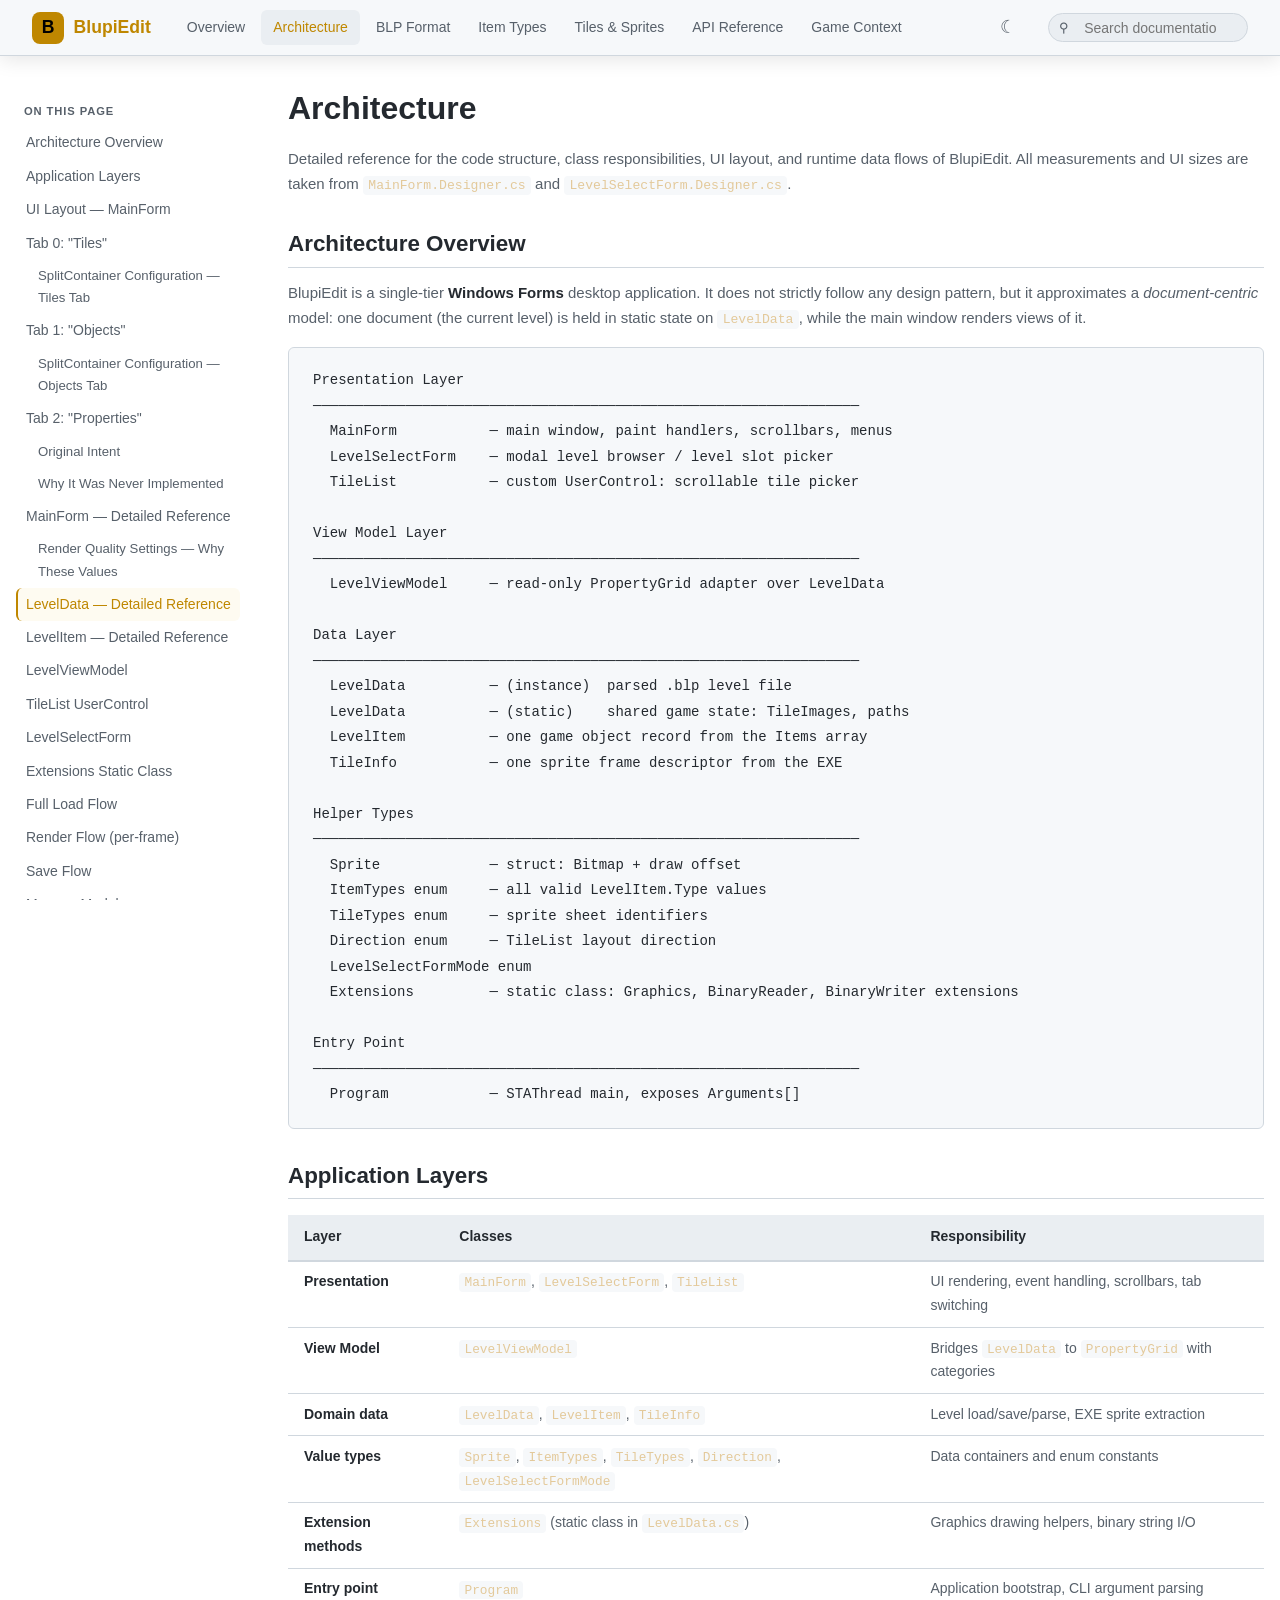
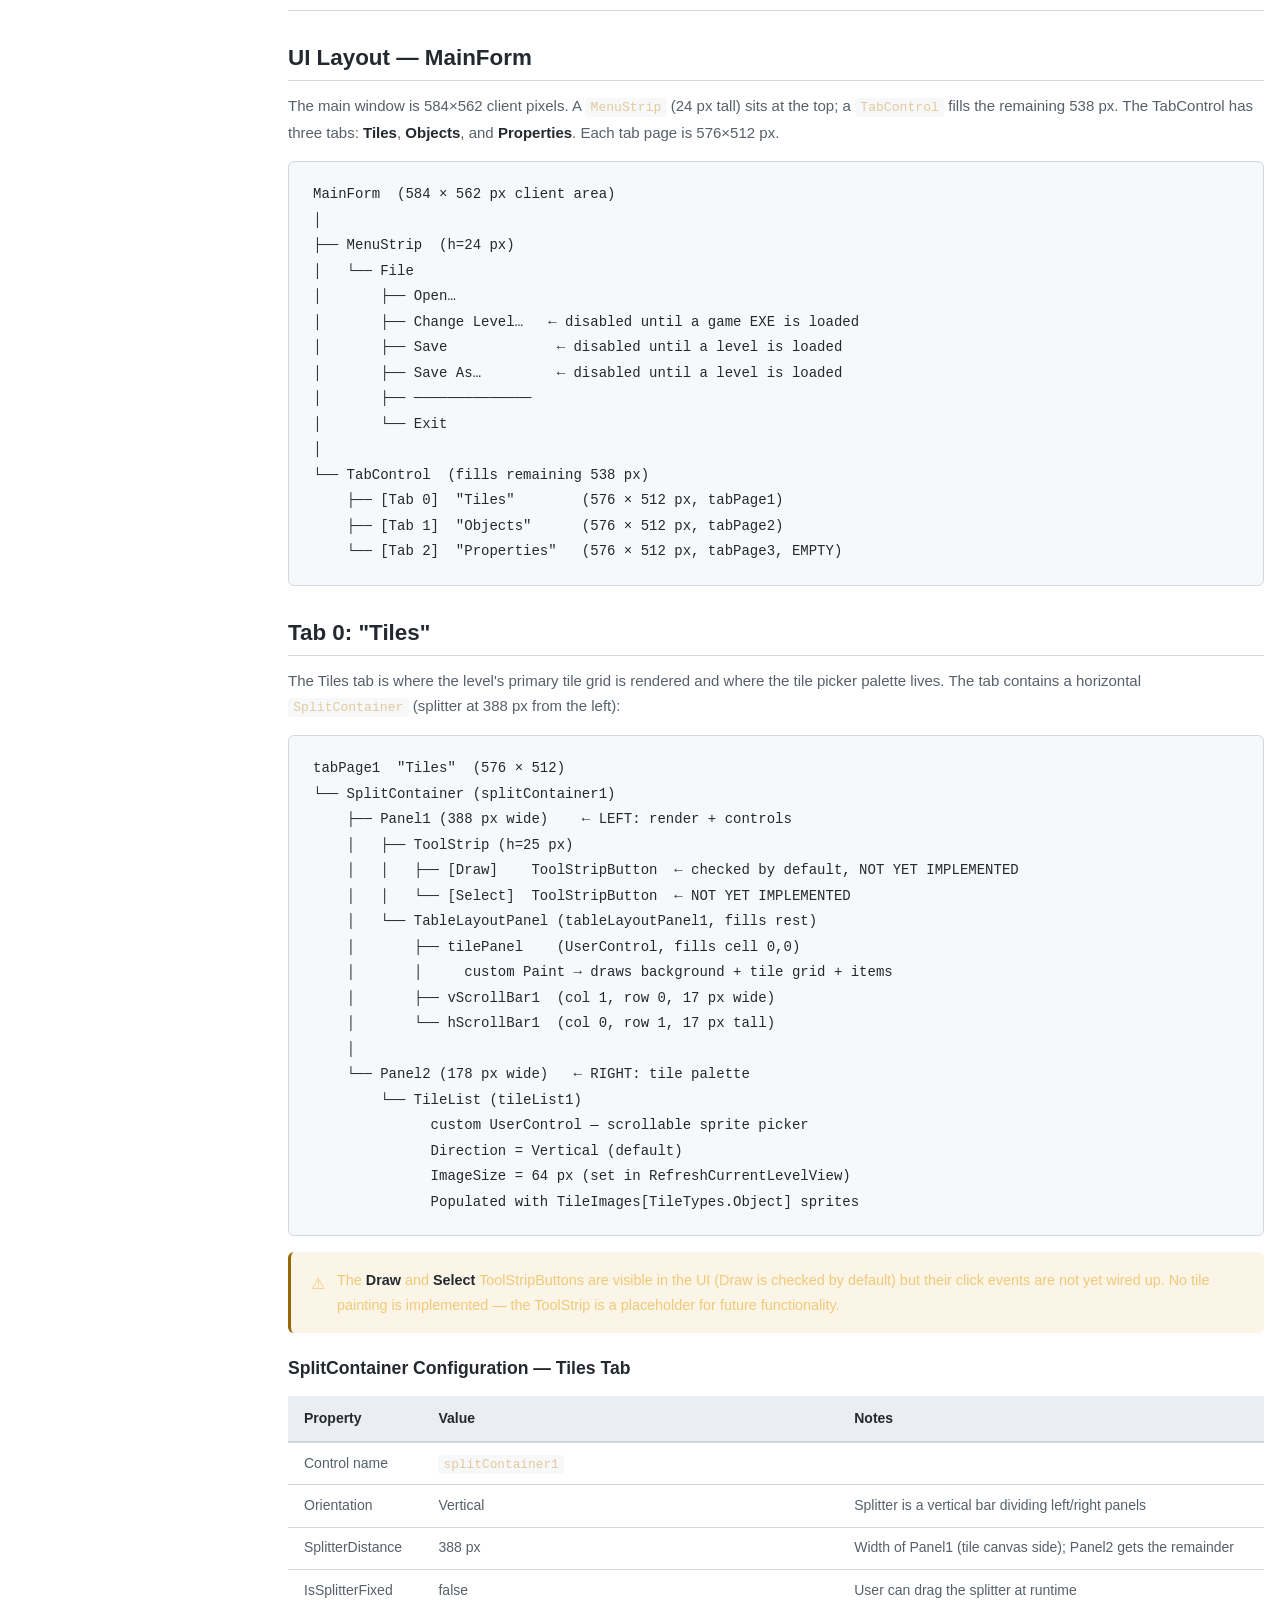
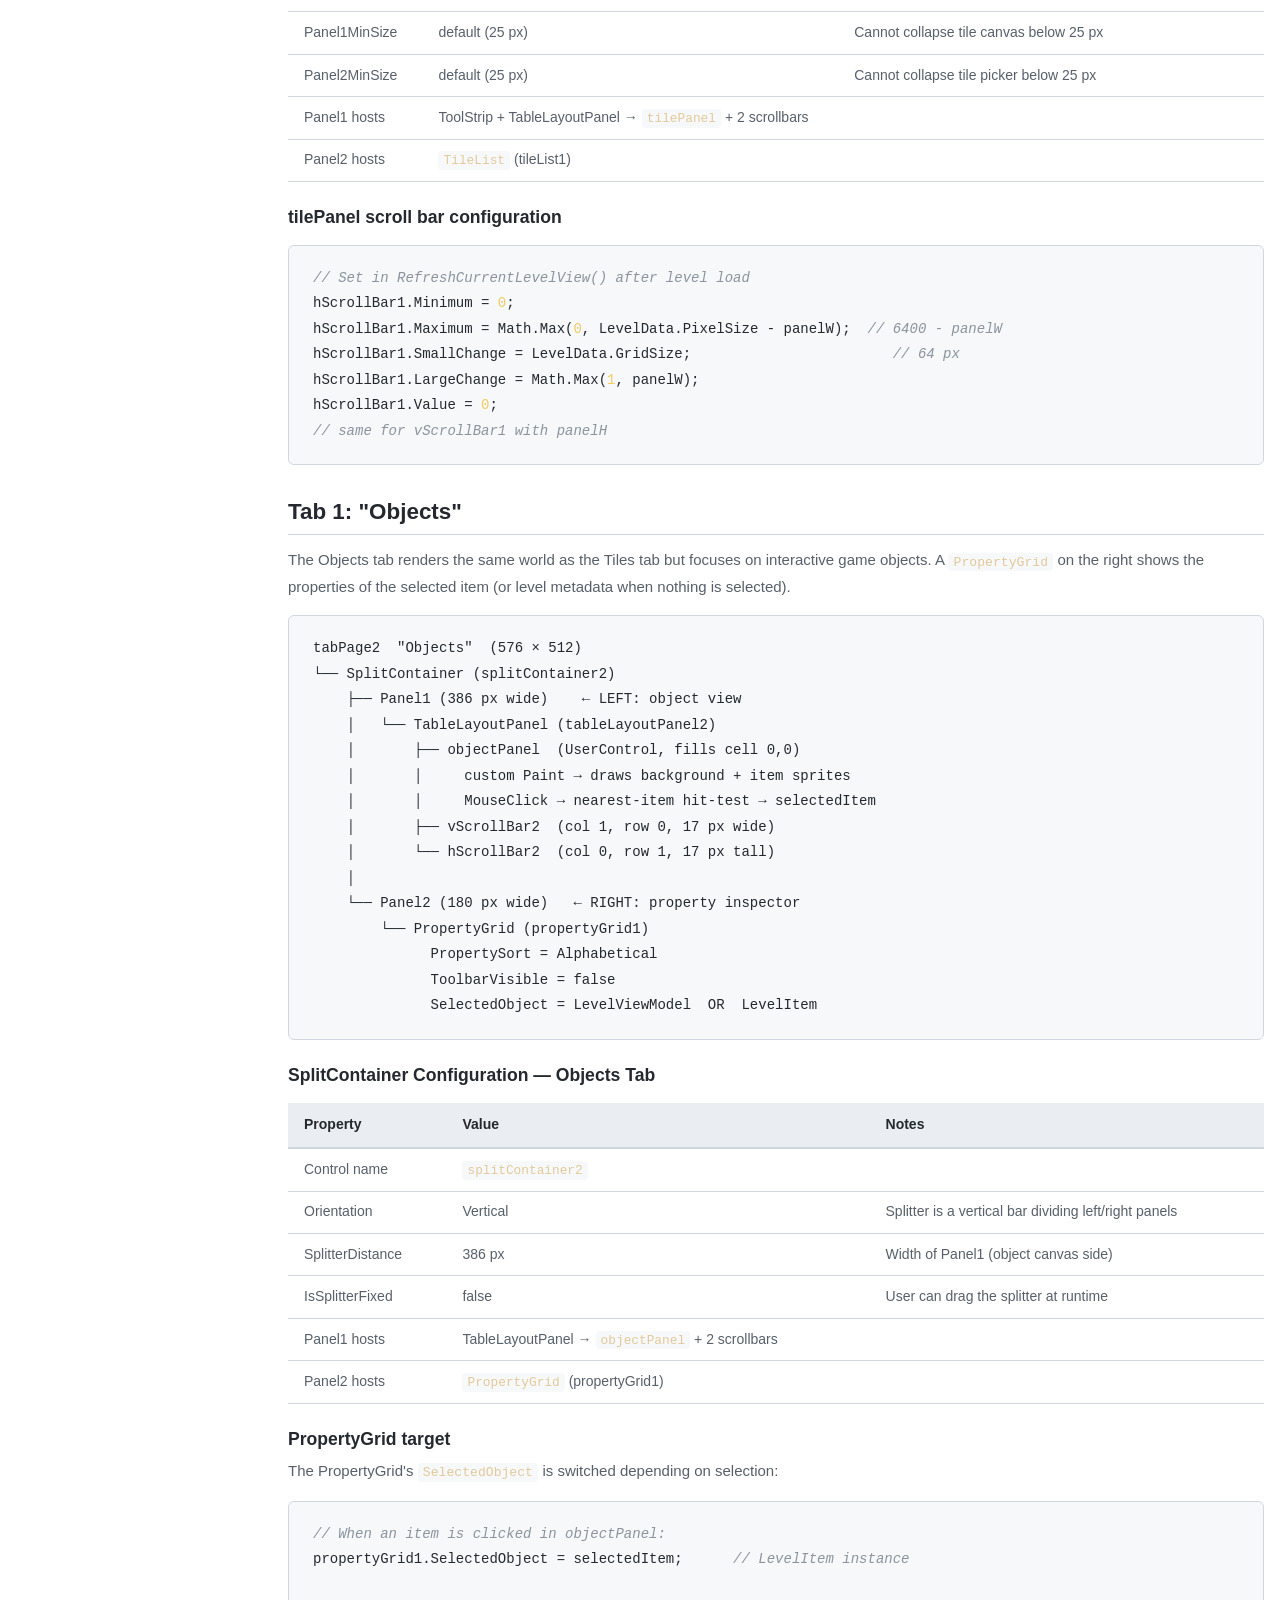
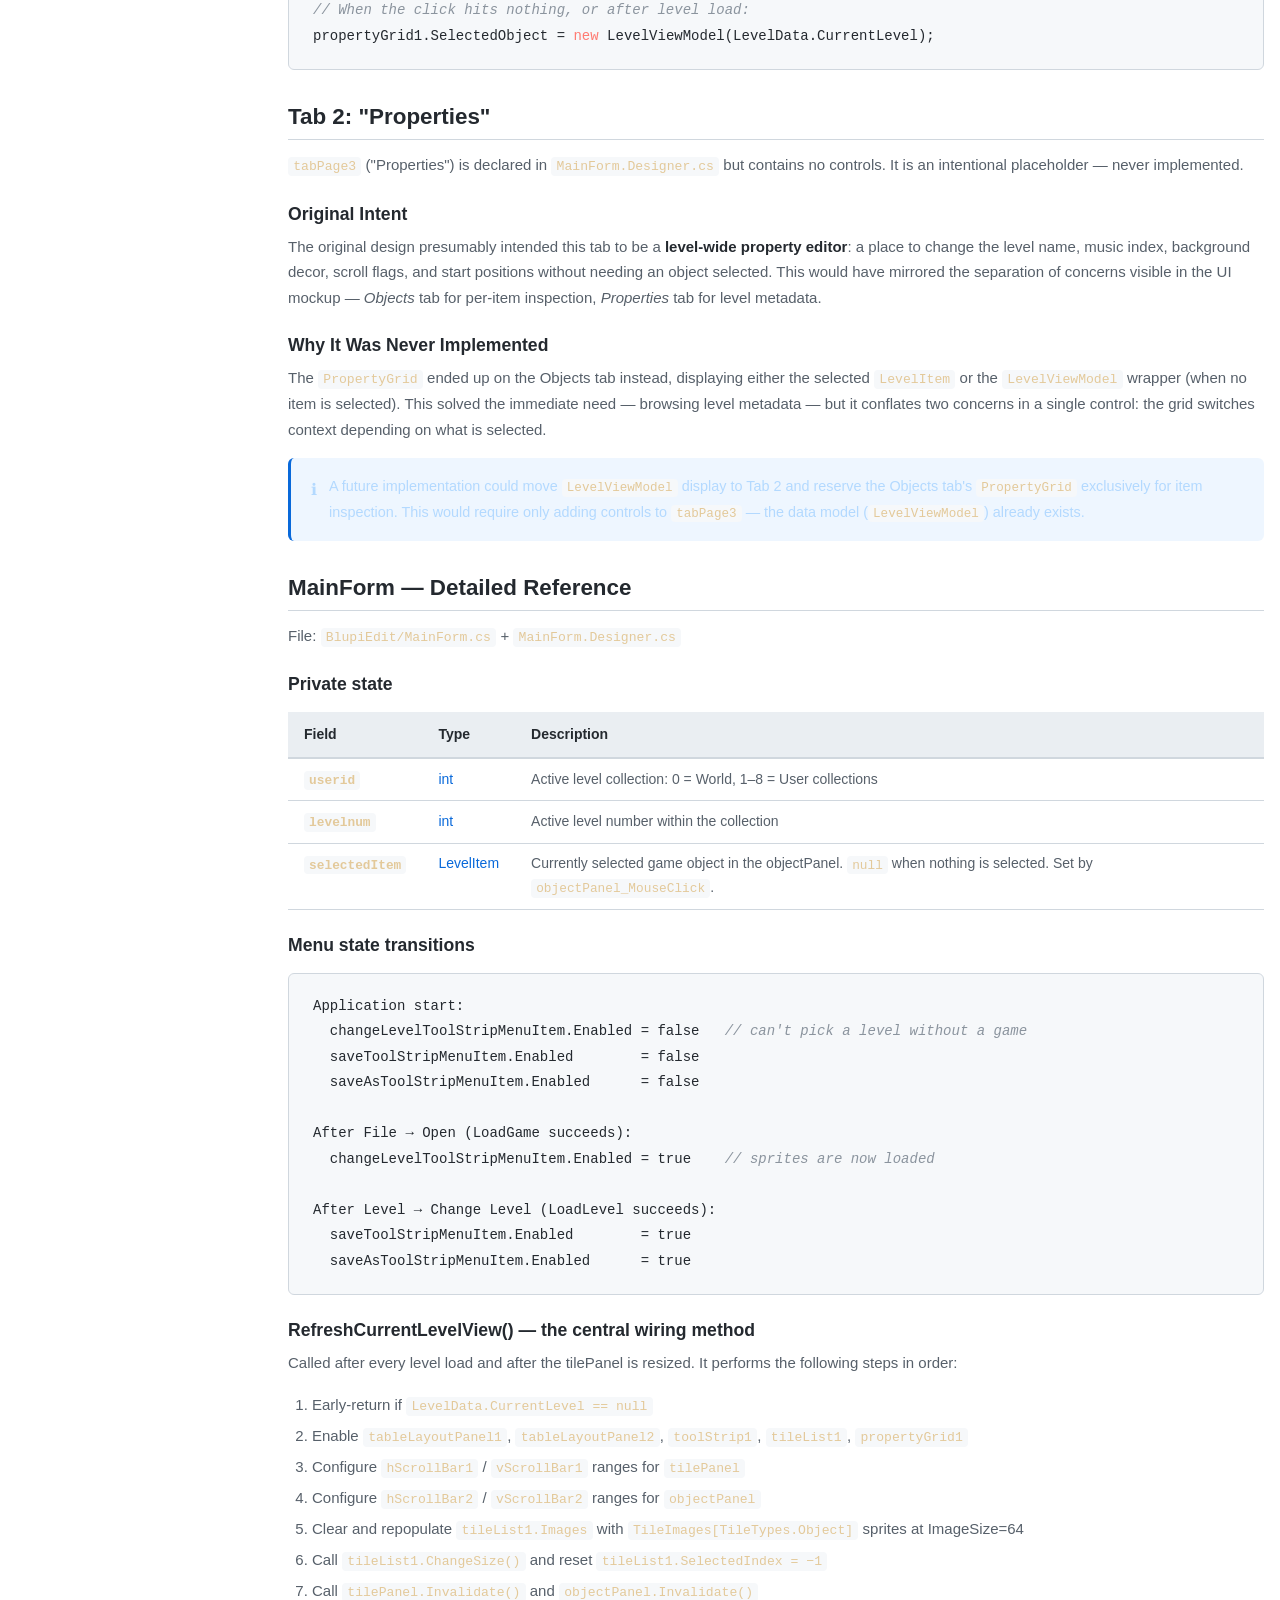
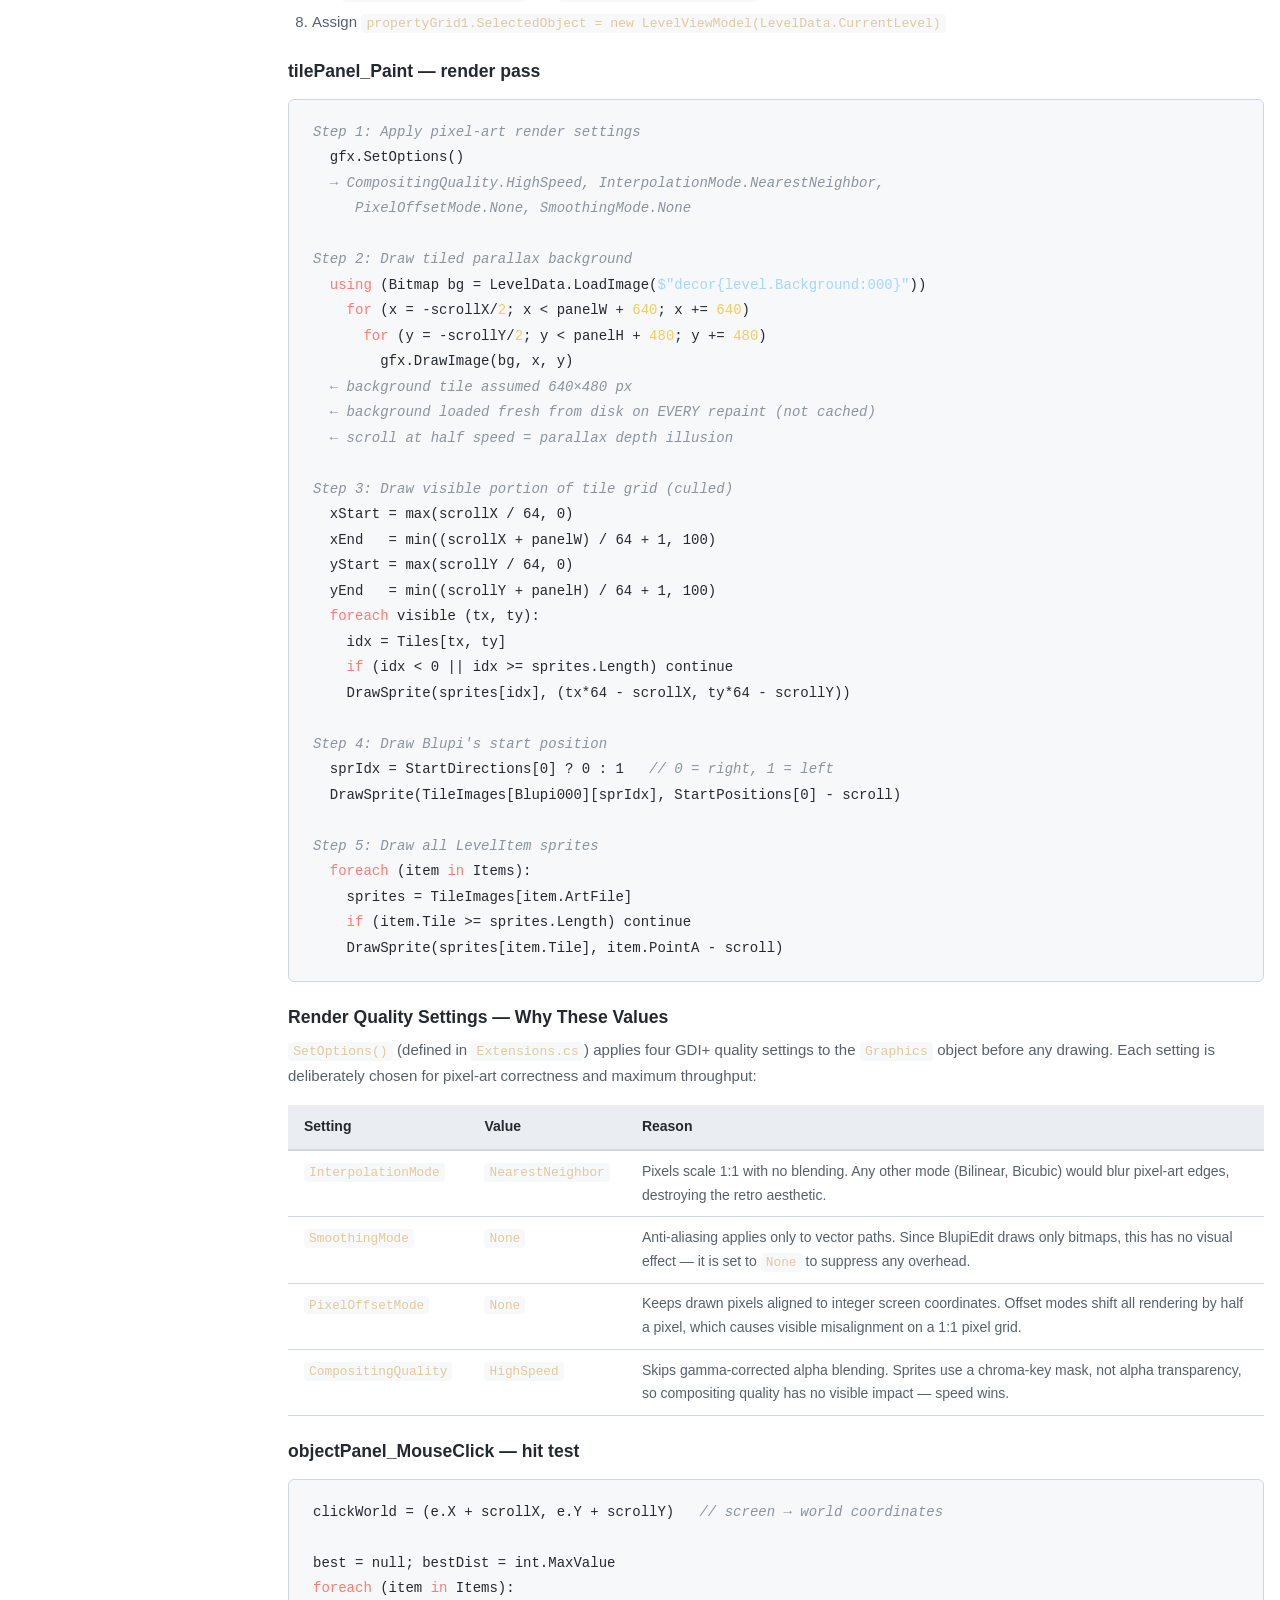
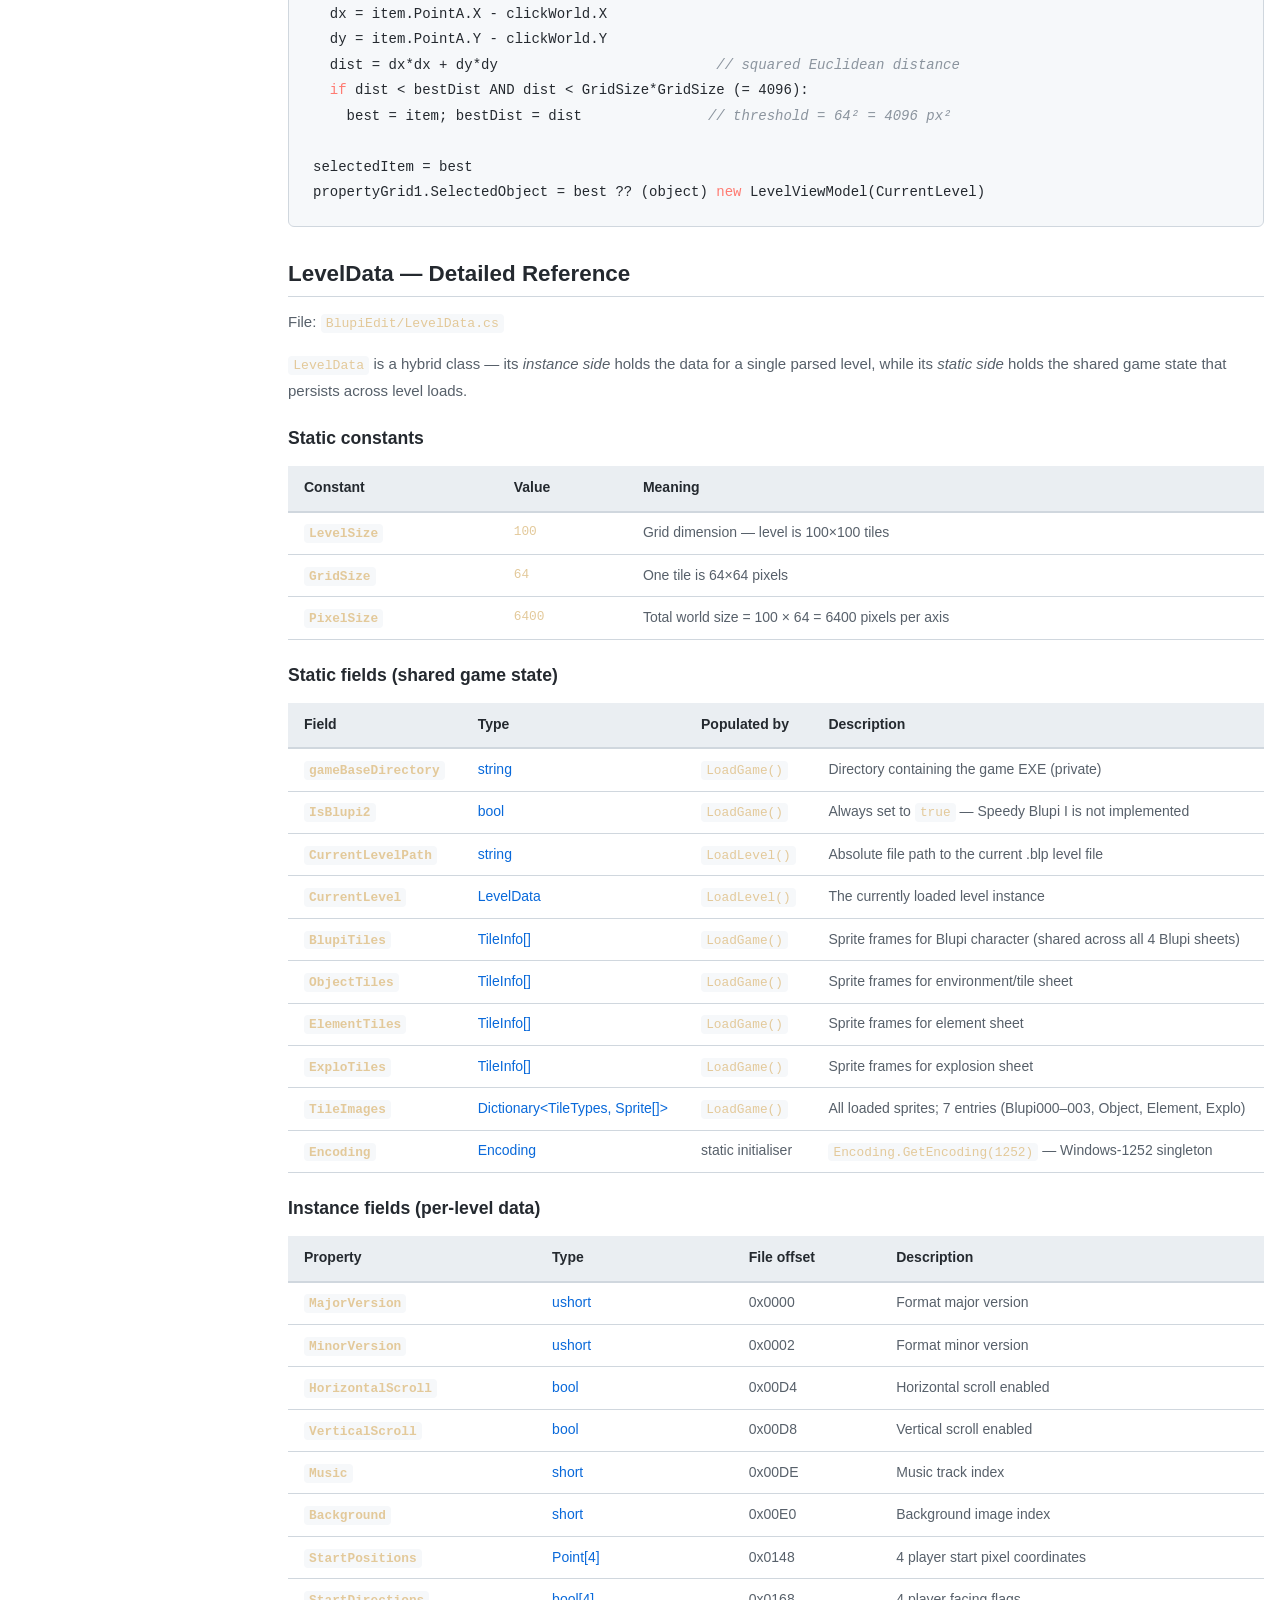
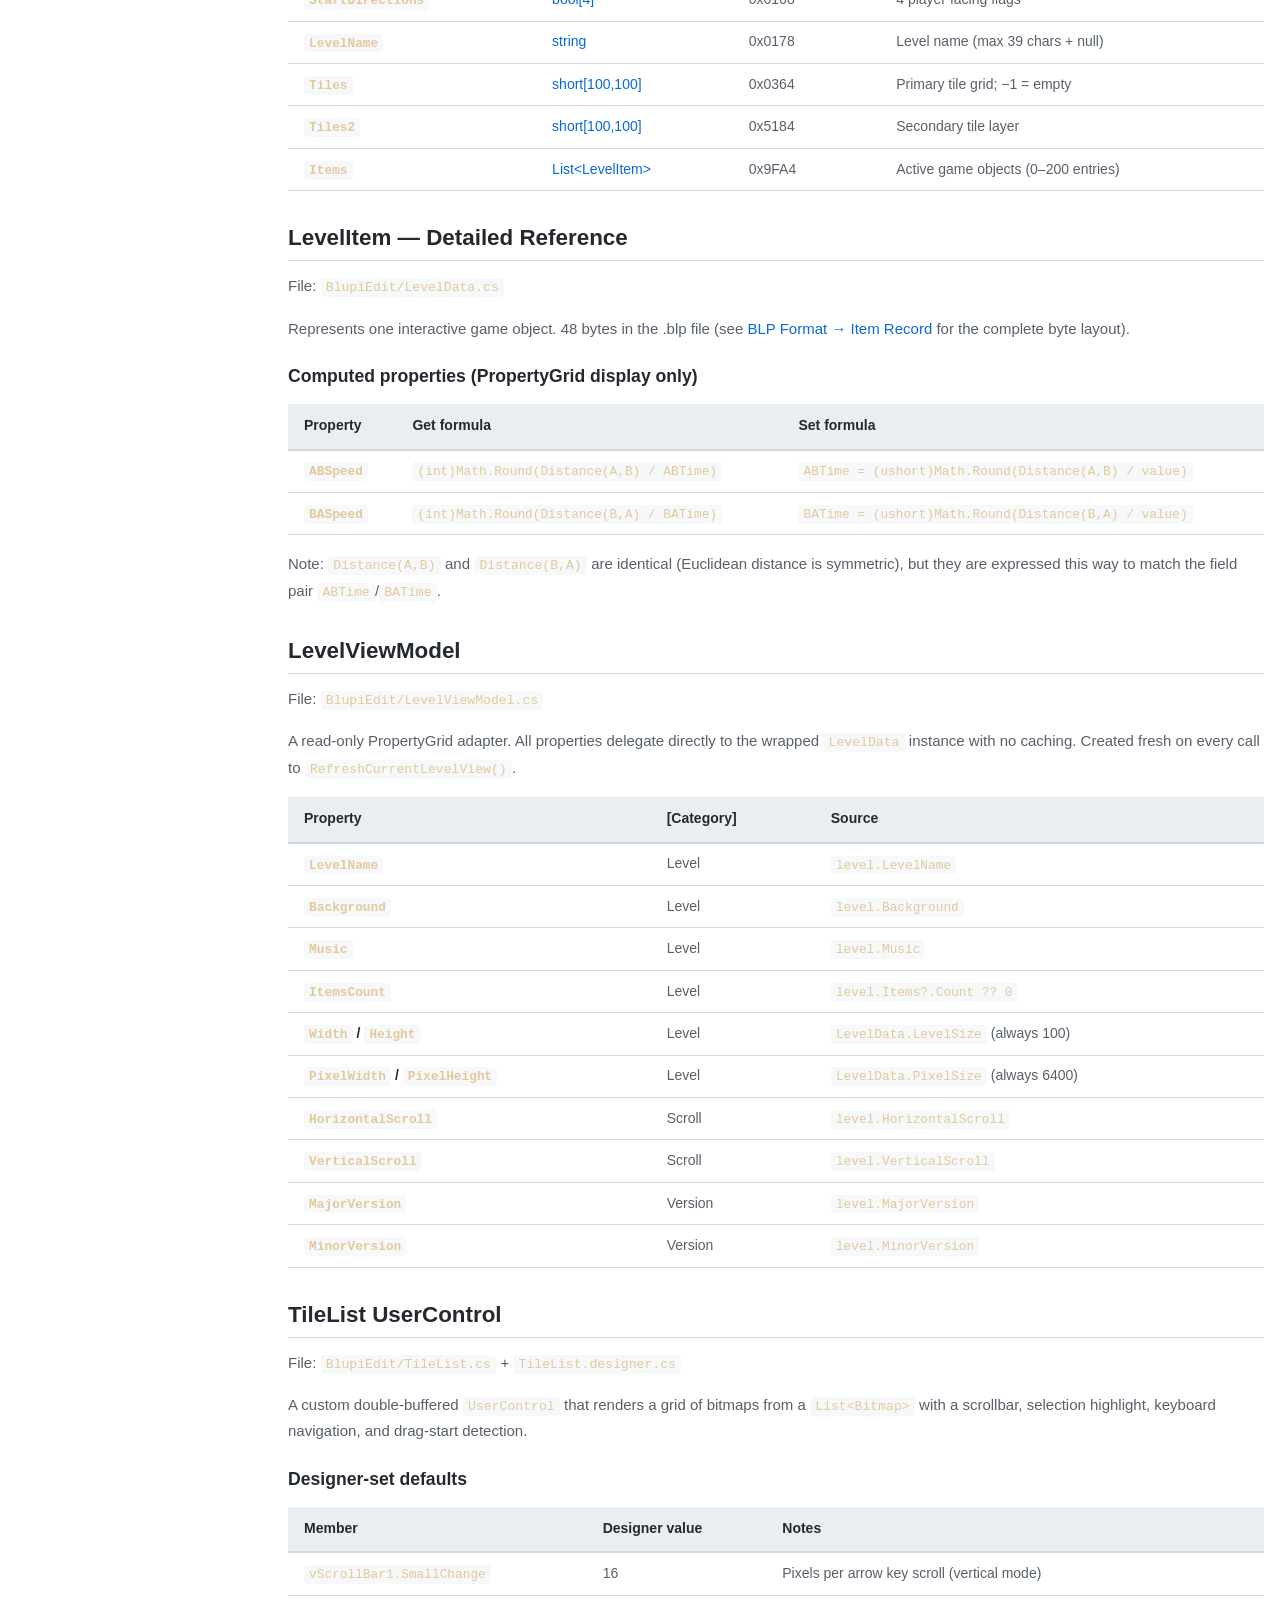
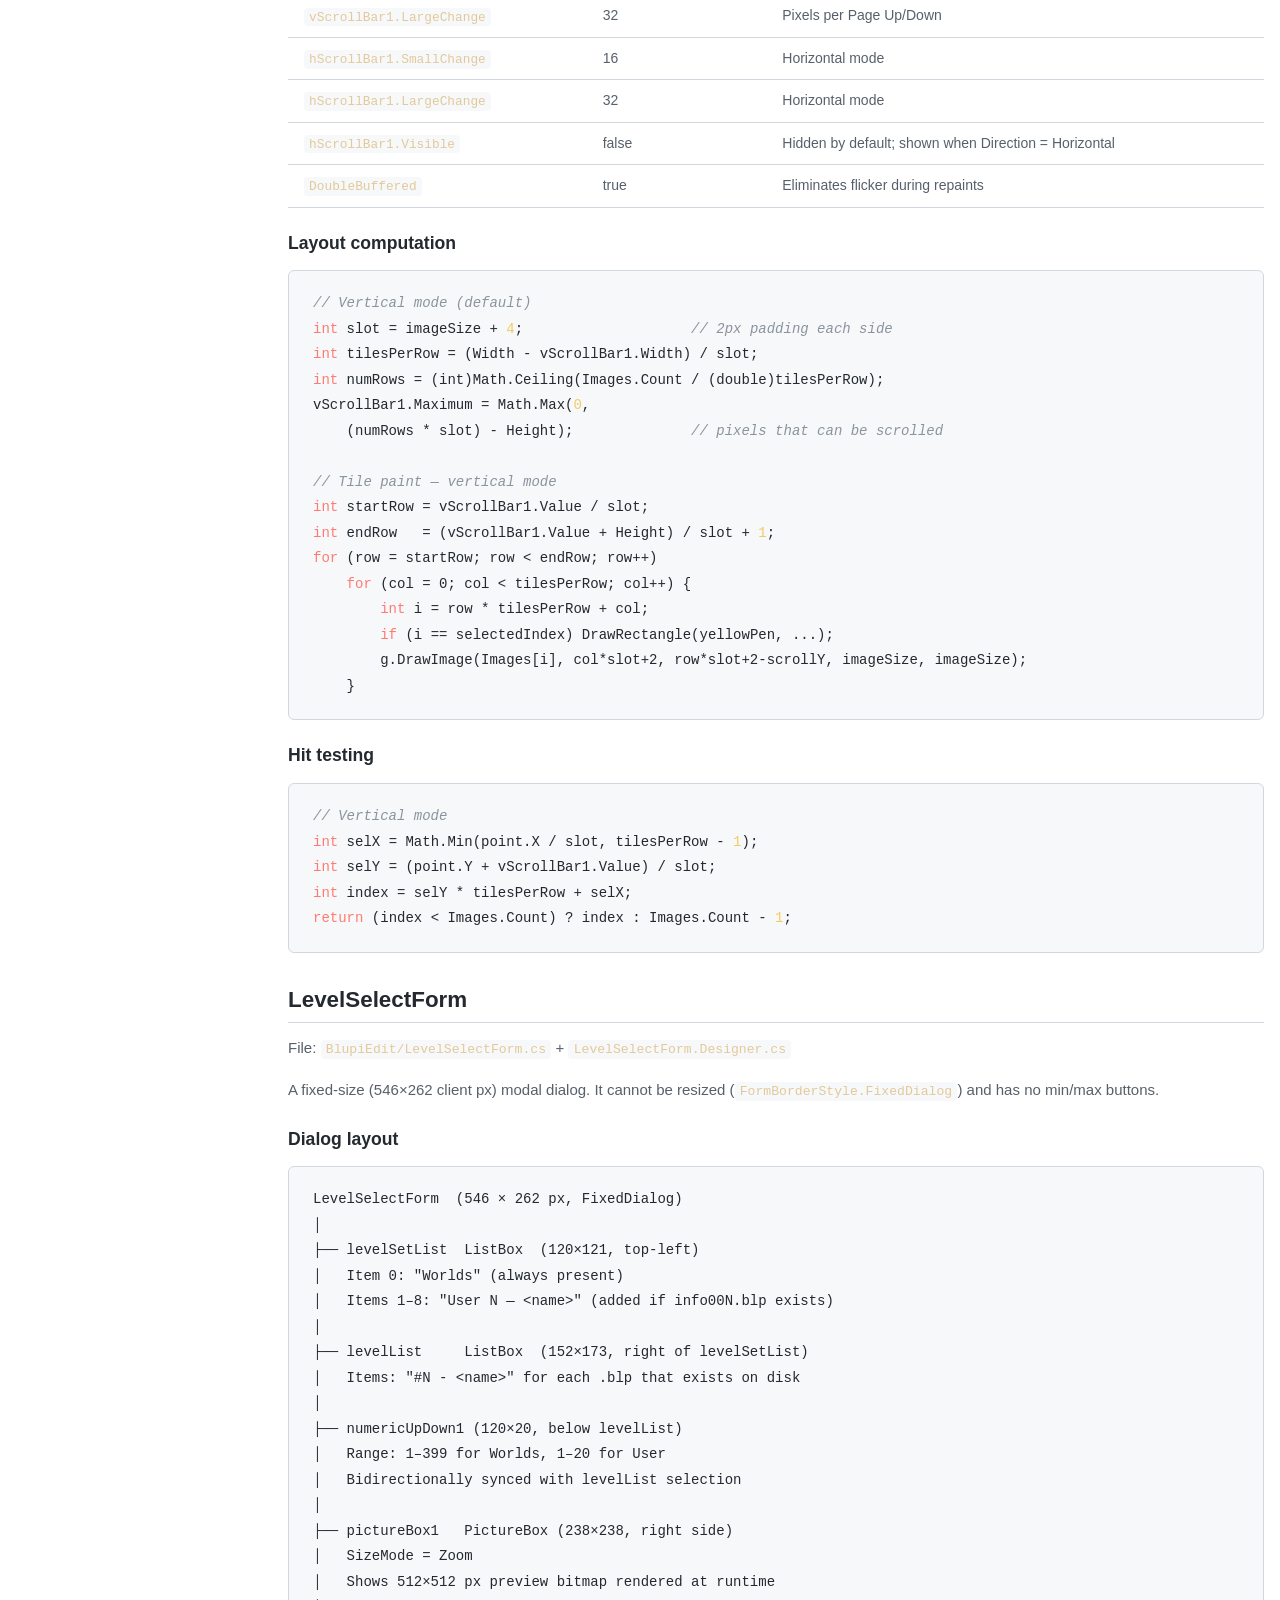
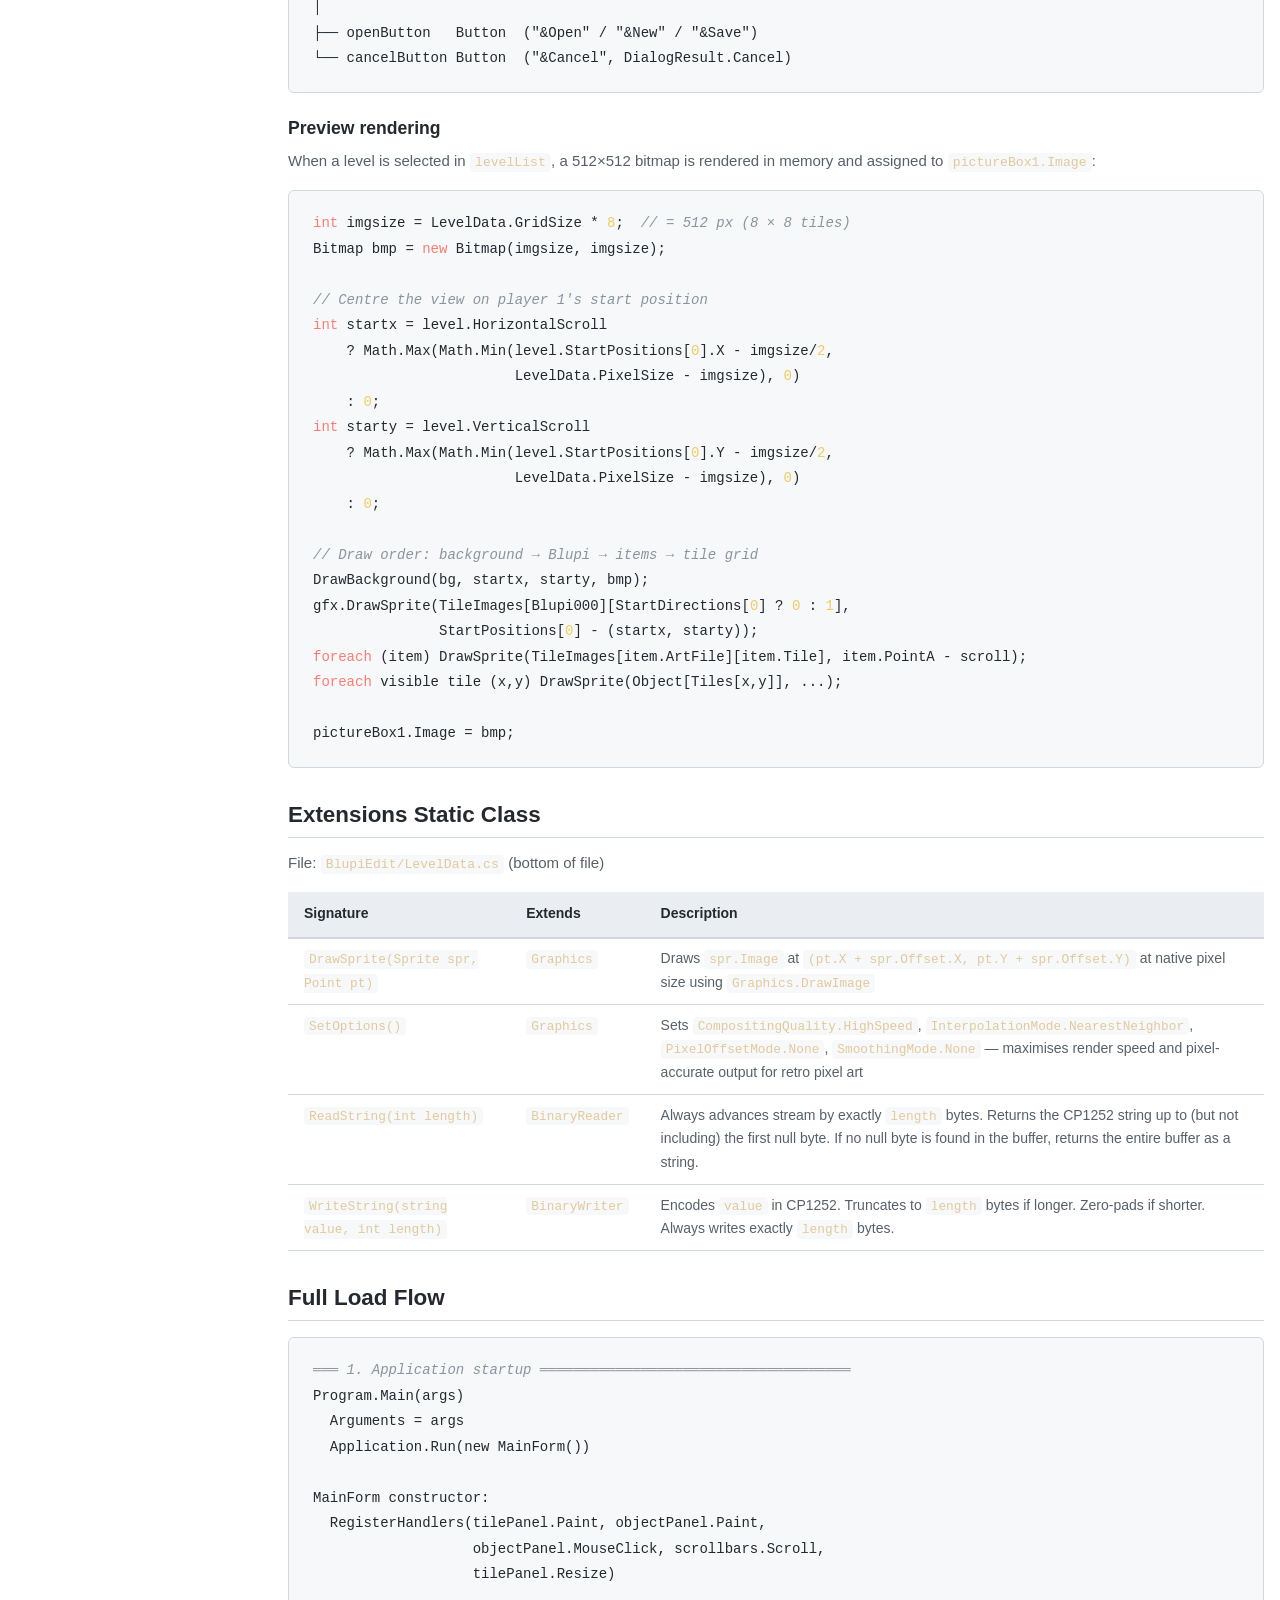
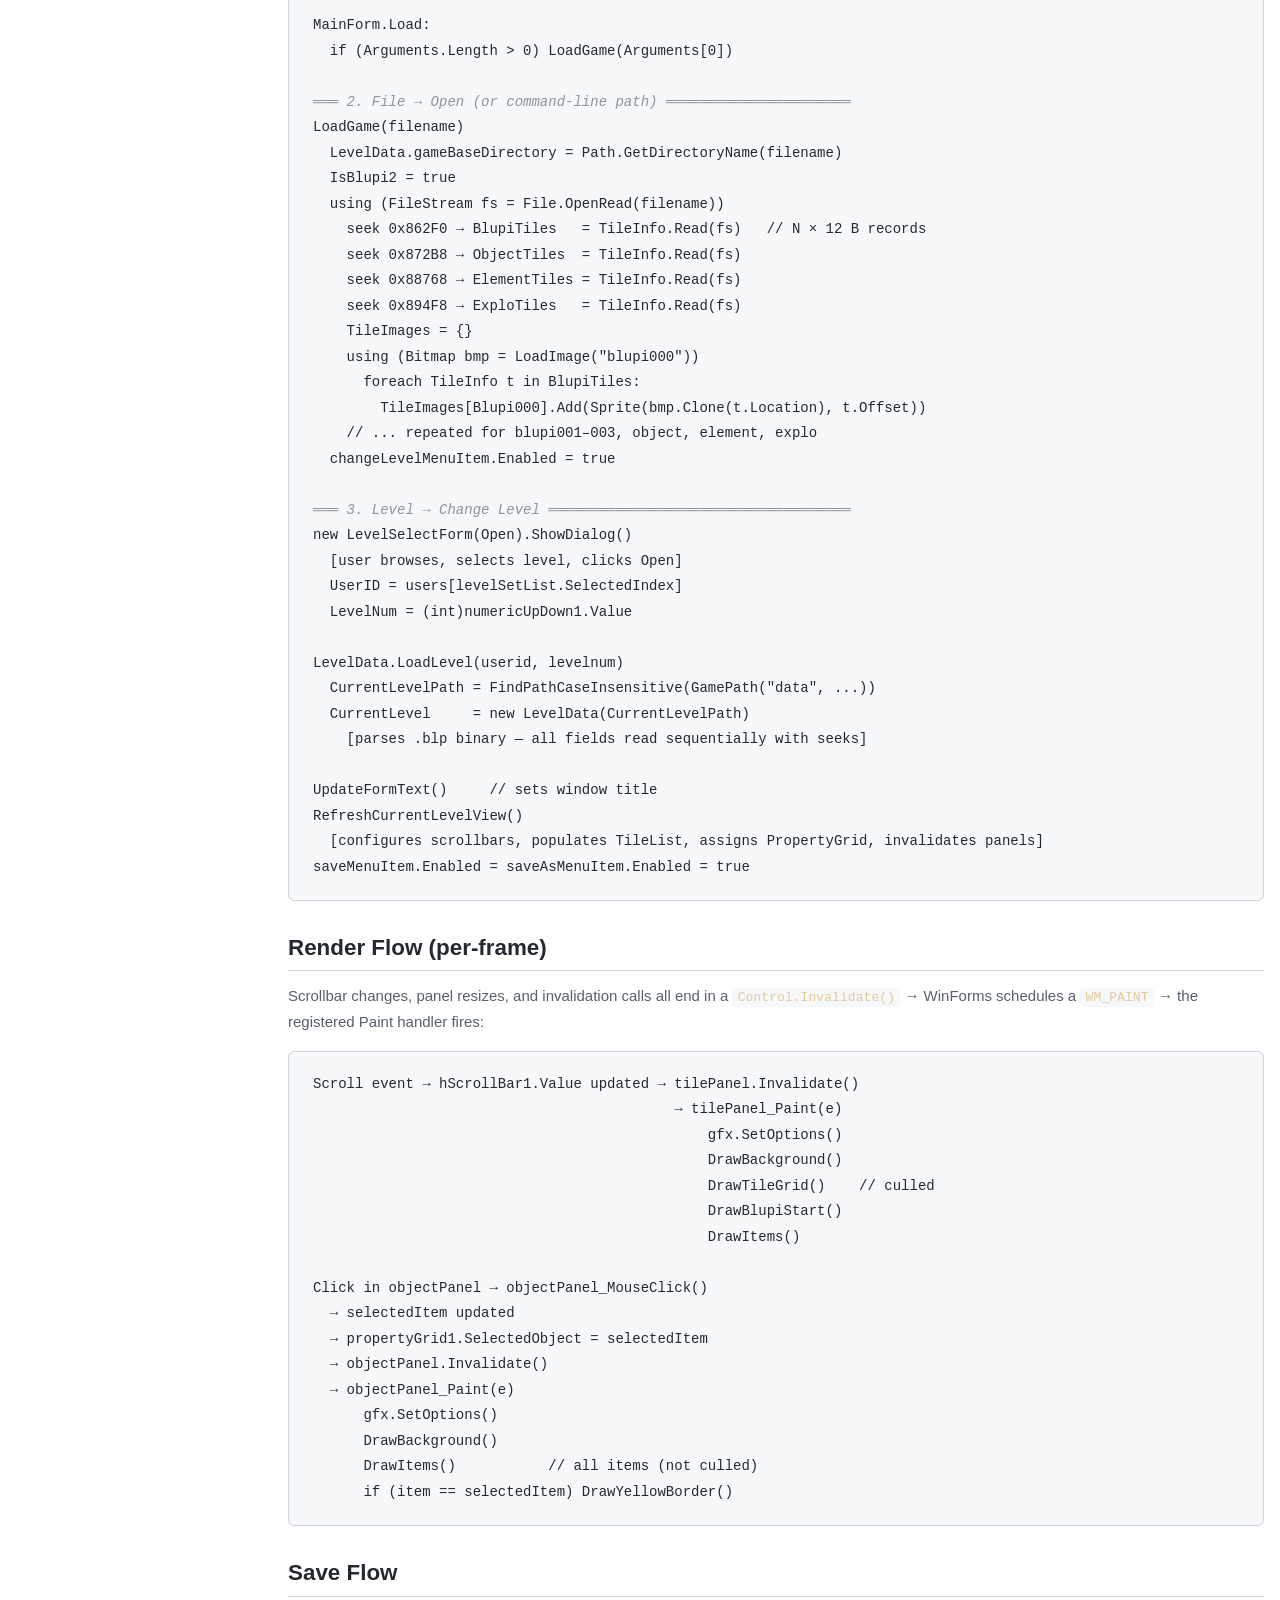
==== commit 80c6131c: "Expand web documentation with 40 planned tasks and post-audit fixes New pages: - game-context.html: " ====
--- a/web/architecture.html
+++ b/web/architecture.html
@@ -17,7 +17,12 @@
     <a href="items.html">Item Types</a>
     <a href="tiles.html">Tiles &amp; Sprites</a>
     <a href="classes.html">API Reference</a>
+    <a href="game-context.html">Game Context</a>
   </nav>
+  <button class="theme-toggle" id="theme-toggle" aria-label="Toggle theme">&#9728;</button>
+  <button class="hamburger" id="hamburger" aria-label="Toggle navigation" aria-expanded="false">
+    <span></span><span></span><span></span>
+  </button>
   <div class="header-search">
     <span class="search-icon">&#9906;</span>
     <input id="search-input" type="search" placeholder="Search documentation…" autocomplete="off">
@@ -29,24 +34,6 @@
 <aside class="sidebar">
   <div class="sidebar-section">
     <h4>On this page</h4>
-    <a href="#overview">Architecture Overview</a>
-    <a href="#layers">Application Layers</a>
-    <a href="#ui-layout">UI Layout</a>
-    <a href="#tab-tiles">Tab: Tiles</a>
-    <a href="#tab-objects">Tab: Objects</a>
-    <a href="#tab-properties">Tab: Properties</a>
-    <a href="#mainform">MainForm — Detail</a>
-    <a href="#leveldata">LevelData — Detail</a>
-    <a href="#levelitem">LevelItem — Detail</a>
-    <a href="#levelviewmodel">LevelViewModel</a>
-    <a href="#tilelist">TileList Control</a>
-    <a href="#levelselectform">LevelSelectForm</a>
-    <a href="#extensions">Extensions</a>
-    <a href="#load-flow">Full Load Flow</a>
-    <a href="#render-flow">Render Flow</a>
-    <a href="#save-flow">Save Flow</a>
-    <a href="#memory">Memory Model</a>
-    <a href="#paths">Path Resolution</a>
   </div>
 </aside>
 
@@ -205,6 +192,24 @@
   </p>
 </div>
 
+<h3 id="splitcontainer-tiles">SplitContainer Configuration — Tiles Tab</h3>
+
+<div class="table-wrap">
+<table>
+<thead><tr><th>Property</th><th>Value</th><th>Notes</th></tr></thead>
+<tbody>
+  <tr><td>Control name</td><td><code>splitContainer1</code></td><td></td></tr>
+  <tr><td>Orientation</td><td>Vertical</td><td>Splitter is a vertical bar dividing left/right panels</td></tr>
+  <tr><td>SplitterDistance</td><td>388 px</td><td>Width of Panel1 (tile canvas side); Panel2 gets the remainder</td></tr>
+  <tr><td>IsSplitterFixed</td><td>false</td><td>User can drag the splitter at runtime</td></tr>
+  <tr><td>Panel1MinSize</td><td>default (25 px)</td><td>Cannot collapse tile canvas below 25 px</td></tr>
+  <tr><td>Panel2MinSize</td><td>default (25 px)</td><td>Cannot collapse tile picker below 25 px</td></tr>
+  <tr><td>Panel1 hosts</td><td>ToolStrip + TableLayoutPanel → <code>tilePanel</code> + 2 scrollbars</td><td></td></tr>
+  <tr><td>Panel2 hosts</td><td><code>TileList</code> (tileList1)</td><td></td></tr>
+</tbody>
+</table>
+</div>
+
 <h3>tilePanel scroll bar configuration</h3>
 <pre><code><span class="cm">// Set in RefreshCurrentLevelView() after level load</span>
 hScrollBar1.Minimum = <span class="nu">0</span>;
@@ -239,6 +244,22 @@
               ToolbarVisible = false
               SelectedObject = LevelViewModel  OR  LevelItem</code></pre>
 
+<h3 id="splitcontainer-objects">SplitContainer Configuration — Objects Tab</h3>
+
+<div class="table-wrap">
+<table>
+<thead><tr><th>Property</th><th>Value</th><th>Notes</th></tr></thead>
+<tbody>
+  <tr><td>Control name</td><td><code>splitContainer2</code></td><td></td></tr>
+  <tr><td>Orientation</td><td>Vertical</td><td>Splitter is a vertical bar dividing left/right panels</td></tr>
+  <tr><td>SplitterDistance</td><td>386 px</td><td>Width of Panel1 (object canvas side)</td></tr>
+  <tr><td>IsSplitterFixed</td><td>false</td><td>User can drag the splitter at runtime</td></tr>
+  <tr><td>Panel1 hosts</td><td>TableLayoutPanel → <code>objectPanel</code> + 2 scrollbars</td><td></td></tr>
+  <tr><td>Panel2 hosts</td><td><code>PropertyGrid</code> (propertyGrid1)</td><td></td></tr>
+</tbody>
+</table>
+</div>
+
 <h3>PropertyGrid target</h3>
 <p>
   The PropertyGrid's <code>SelectedObject</code> is switched depending on selection:
@@ -253,10 +274,34 @@
 <h2 id="tab-properties">Tab 2: "Properties"</h2>
 
 <p>
-  This tab page (<code>tabPage3</code>) is declared in the designer but contains
-  no controls — it is an empty placeholder, presumably for a future level-wide
-  properties editor that would avoid embedding the PropertyGrid in the Objects tab.
-</p>
+  <code>tabPage3</code> ("Properties") is declared in <code>MainForm.Designer.cs</code>
+  but contains no controls. It is an intentional placeholder — never implemented.
+</p>
+
+<h3 id="tab-properties-intent">Original Intent</h3>
+<p>
+  The original design presumably intended this tab to be a <strong>level-wide property editor</strong>:
+  a place to change the level name, music index, background decor, scroll flags, and start positions
+  without needing an object selected. This would have mirrored the separation of concerns visible
+  in the UI mockup — <em>Objects</em> tab for per-item inspection, <em>Properties</em> tab for
+  level metadata.
+</p>
+
+<h3 id="tab-properties-current">Why It Was Never Implemented</h3>
+<p>
+  The <code>PropertyGrid</code> ended up on the Objects tab instead, displaying either the
+  selected <code>LevelItem</code> or the <code>LevelViewModel</code> wrapper (when no item is
+  selected). This solved the immediate need — browsing level metadata — but it conflates two
+  concerns in a single control: the grid switches context depending on what is selected.
+</p>
+
+<div class="callout callout-info">
+  <span class="callout-icon">&#8505;</span>
+  <p>A future implementation could move <code>LevelViewModel</code> display to Tab 2 and
+  reserve the Objects tab's <code>PropertyGrid</code> exclusively for item inspection.
+  This would require only adding controls to <code>tabPage3</code> — the data model
+  (<code>LevelViewModel</code>) already exists.</p>
+</div>
 
 <!-- ══════════════════════════════════════════════════════════════════ -->
 <h2 id="mainform">MainForm — Detailed Reference</h2>
@@ -350,6 +395,42 @@
     sprites = TileImages[item.ArtFile]
     <span class="kw">if</span> (item.Tile >= sprites.Length) continue
     DrawSprite(sprites[item.Tile], item.PointA - scroll)</code></pre>
+
+<h3 id="render-quality">Render Quality Settings — Why These Values</h3>
+
+<p>
+  <code>SetOptions()</code> (defined in <code>Extensions.cs</code>) applies four GDI+
+  quality settings to the <code>Graphics</code> object before any drawing. Each setting
+  is deliberately chosen for pixel-art correctness and maximum throughput:
+</p>
+
+<div class="table-wrap">
+<table>
+<thead><tr><th>Setting</th><th>Value</th><th>Reason</th></tr></thead>
+<tbody>
+  <tr>
+    <td><code>InterpolationMode</code></td>
+    <td><code>NearestNeighbor</code></td>
+    <td>Pixels scale 1:1 with no blending. Any other mode (Bilinear, Bicubic) would blur pixel-art edges, destroying the retro aesthetic.</td>
+  </tr>
+  <tr>
+    <td><code>SmoothingMode</code></td>
+    <td><code>None</code></td>
+    <td>Anti-aliasing applies only to vector paths. Since BlupiEdit draws only bitmaps, this has no visual effect — it is set to <code>None</code> to suppress any overhead.</td>
+  </tr>
+  <tr>
+    <td><code>PixelOffsetMode</code></td>
+    <td><code>None</code></td>
+    <td>Keeps drawn pixels aligned to integer screen coordinates. Offset modes shift all rendering by half a pixel, which causes visible misalignment on a 1:1 pixel grid.</td>
+  </tr>
+  <tr>
+    <td><code>CompositingQuality</code></td>
+    <td><code>HighSpeed</code></td>
+    <td>Skips gamma-corrected alpha blending. Sprites use a chroma-key mask, not alpha transparency, so compositing quality has no visible impact — speed wins.</td>
+  </tr>
+</tbody>
+</table>
+</div>
 
 <h3>objectPanel_MouseClick — hit test</h3>
 <pre><code>clickWorld = (e.X + scrollX, e.Y + scrollY)   <span class="cm">// screen → world coordinates</span>
@@ -859,10 +940,162 @@
   correctly resolved even when all path components differ in case.
 </p>
 
+
+<h2 id="drag-drop">Drag-and-Drop (Unimplemented)</h2>
+
+<p>
+  The <code>TileList</code> control fires an <code>ItemDrag</code> event when the user
+  begins dragging a tile. This event is <strong>not wired to any handler</strong> in
+  <code>MainForm</code> — the drag source exists but the drop target does not.
+</p>
+
+<p>The intended workflow would have been:</p>
+
+<ol>
+  <li>User selects a tile in <code>TileList</code> (right panel of the Tiles tab)</li>
+  <li>User drags the tile onto <code>tilePanel</code> (left panel)</li>
+  <li>On drop, the tile at the target grid cell is updated to the dragged tile index</li>
+  <li><code>tilePanel</code> repaints the updated cell</li>
+</ol>
+
+<p>
+  In addition, the MenuStrip toolbar contains two <code>ToolStripButton</code> items —
+  <strong>Draw</strong> and <strong>Select</strong> — that are visible in the UI but have
+  no <code>Click</code> event handlers. These were presumably placeholders for switching
+  between a "paint tiles" mode and a "select/move tiles" mode, neither of which was
+  implemented.
+</p>
+
+<div class="callout callout-warn">
+  <span class="callout-icon">&#9888;</span>
+  <p>Implementing drag-and-drop tile painting is the most impactful missing feature.
+  It would require: (1) wiring <code>TileList.ItemDrag</code>, (2) registering
+  <code>tilePanel</code> as a drop target via <code>AllowDrop = true</code> and a
+  <code>DragDrop</code> handler, (3) updating <code>LevelData.Tiles[x, y]</code>,
+  and (4) invalidating the painted cell.</p>
+</div>
+
+<h2 id="default-level">DefaultLevel.blp — Embedded Resource</h2>
+
+<p>
+  <code>BlupiEdit/Resources/DefaultLevel.blp</code> is compiled into the assembly as an
+  embedded resource. It serves as a fallback when the file-based constructor of
+  <code>LevelData</code> cannot find the requested <code>.blp</code> file on disk.
+</p>
+
+<div class="table-wrap">
+<table>
+<thead><tr><th>Property</th><th>Value</th></tr></thead>
+<tbody>
+  <tr><td>Location in repository</td><td><code>BlupiEdit/Resources/DefaultLevel.blp</code></td></tr>
+  <tr><td>Embedded resource name</td><td><code>BlupiEdit.Resources.DefaultLevel.blp</code></td></tr>
+  <tr><td>Tile grid</td><td>100×100 cells, all set to <code>−1</code> (empty / no tile)</td></tr>
+  <tr><td>Items array</td><td>200 slots, all zero-filled (no items)</td></tr>
+  <tr><td>Level name</td><td>Empty string</td></tr>
+  <tr><td>Start positions</td><td>All four players at (0, 0)</td></tr>
+  <tr><td>HorizontalScroll / VerticalScroll</td><td><code>0</code></td></tr>
+  <tr><td>Music / Background</td><td><code>0</code></td></tr>
+</tbody>
+</table>
+</div>
+
+<h3 id="default-level-loading">How it is loaded</h3>
+
+<p>
+  The file-based constructor <code>LevelData(string filename)</code> first attempts to open
+  the file on disk. If the file does not exist it falls back to the embedded resource:
+</p>
+
+<pre><code><span class="cm">// Simplified — actual code in LevelData.cs</span>
+Stream stream;
+<span class="kw">if</span> (File.Exists(filename))
+{
+    stream = File.OpenRead(filename);
+}
+<span class="kw">else</span>
+{
+    stream = Assembly.GetExecutingAssembly()
+                     .GetManifestResourceStream(<span class="st">"BlupiEdit.Resources.DefaultLevel.blp"</span>);
+}
+<span class="kw">using</span> (<span class="kw">var</span> reader = <span class="kw">new</span> BinaryReader(stream))
+{
+    <span class="cm">// parse fields at fixed offsets …</span>
+}</code></pre>
+
+<p>
+  Because the fallback is always available (it is embedded in the EXE), the
+  constructor never throws a <code>FileNotFoundException</code>. Both the default
+  constructor and the file-based constructor always produce a fully valid
+  <code>LevelData</code> instance — there is no two-phase initialisation.
+</p>
+
+<h2 id="event-wiring">Event Handler Wiring</h2>
+
+<p>
+  All event subscriptions are set up in <code>MainForm.Designer.cs</code> (auto-generated)
+  and <code>MainForm.cs</code>. The table below lists every event MainForm registers,
+  the control that fires it, and the handler method.
+</p>
+
+<div class="table-wrap">
+<table>
+<thead><tr><th>Control</th><th>Event</th><th>Handler method</th><th>Purpose</th></tr></thead>
+<tbody>
+  <tr><td><code>MainForm</code></td><td><code>Load</code></td><td><code>MainForm_Load</code></td><td>Reads <code>Program.Arguments[0]</code> and calls <code>LoadGame()</code> if an EXE path was passed on the command line</td></tr>
+  <tr><td><code>MainForm</code></td><td><code>FormClosing</code></td><td><code>MainForm_FormClosing</code></td><td>Prompts the user to save if a level is open and has unsaved changes; cancels close on "Cancel"</td></tr>
+  <tr><td><code>tilePanel</code></td><td><code>Paint</code></td><td><code>tilePanel_Paint</code></td><td>Full tile-grid repaint: background decor, tile sprites column-major with scroll offset, GDI+ quality settings</td></tr>
+  <tr><td><code>tilePanel</code></td><td><code>Resize</code></td><td><code>tilePanel_Resize</code></td><td>Recalculates scrollbar <code>Maximum</code> and <code>LargeChange</code> values when the panel is resized</td></tr>
+  <tr><td><code>objectPanel</code></td><td><code>Paint</code></td><td><code>objectPanel_Paint</code></td><td>Draws all <code>LevelItem</code> sprites at their <code>PointA</code> world coordinates; highlights the selected item in yellow</td></tr>
+  <tr><td><code>objectPanel</code></td><td><code>MouseClick</code></td><td><code>objectPanel_MouseClick</code></td><td>Converts click position to world coordinates, finds the nearest item, selects it, and refreshes the <code>PropertyGrid</code></td></tr>
+  <tr><td><code>hScrollBar1</code></td><td><code>Scroll</code></td><td><code>hScrollBar1_Scroll</code></td><td>Updates horizontal scroll position for the tile panel; invalidates <code>tilePanel</code></td></tr>
+  <tr><td><code>vScrollBar1</code></td><td><code>Scroll</code></td><td><code>vScrollBar1_Scroll</code></td><td>Updates vertical scroll position for the tile panel; invalidates <code>tilePanel</code></td></tr>
+  <tr><td><code>hScrollBar2</code></td><td><code>Scroll</code></td><td><code>hScrollBar2_Scroll</code></td><td>Updates horizontal scroll position for the object panel; invalidates <code>objectPanel</code></td></tr>
+  <tr><td><code>vScrollBar2</code></td><td><code>Scroll</code></td><td><code>vScrollBar2_Scroll</code></td><td>Updates vertical scroll position for the object panel; invalidates <code>objectPanel</code></td></tr>
+  <tr><td><code>openToolStripMenuItem</code></td><td><code>Click</code></td><td><code>openToolStripMenuItem_Click</code></td><td>Shows <code>OpenFileDialog</code> filtered to <code>*.exe</code>; calls <code>LoadGame()</code> on confirm; enables Change Level</td></tr>
+  <tr><td><code>saveToolStripMenuItem</code></td><td><code>Click</code></td><td><code>saveToolStripMenuItem_Click</code></td><td>Calls <code>LevelData.SaveLevel()</code> on the current path; disabled until a level is open</td></tr>
+  <tr><td><code>saveAsToolStripMenuItem</code></td><td><code>Click</code></td><td><code>saveAsToolStripMenuItem_Click</code></td><td>Opens <code>LevelSelectForm</code> in Save mode; calls <code>SaveLevel()</code> on the chosen slot</td></tr>
+  <tr><td><code>changeLevelToolStripMenuItem</code></td><td><code>Click</code></td><td><code>changeLevelToolStripMenuItem_Click</code></td><td>Opens <code>LevelSelectForm</code> in Open mode; calls <code>LoadLevel()</code> and refreshes the view; disabled until <code>LoadGame()</code> succeeds</td></tr>
+</tbody>
+</table>
+</div>
+
+<div class="callout callout-info">
+  <span class="callout-icon">&#8505;</span>
+  <p>The <code>TileList</code> control inside the Tiles tab has its own internal event handlers (keyboard navigation, paint, scroll) that are not registered by <code>MainForm</code> — they are self-contained inside <code>TileList.cs</code>.</p>
+</div>
+
 </main>
 </div>
 
-<footer>BlupiEdit Documentation &mdash; <a href="index.html">Back to Overview</a></footer>
+<footer>
+  <div class="footer-grid">
+    <div class="footer-col">
+      <h5>Navigate</h5>
+      <a href="index.html">Overview</a>
+      <a href="architecture.html">Architecture</a>
+      <a href="file-format.html">BLP Format</a>
+      <a href="items.html">Item Types</a>
+      <a href="tiles.html">Tiles &amp; Sprites</a>
+      <a href="classes.html">API Reference</a>
+      <a href="game-context.html">Game Context</a>
+      <a href="troubleshooting.html">Troubleshooting</a>
+      <a href="faq.html">FAQ</a>
+      <a href="contributing.html">Contributing</a>
+      <a href="changelog.html">Changelog</a>
+    </div>
+    <div class="footer-col">
+      <h5>Project</h5>
+      <a href="https://github.com/openeggbert/BlupiEdit">GitHub Repository</a>
+      <a href="https://github.com/openeggbert/BlupiEdit/issues">GitHub Issues</a>
+      <a href="https://github.com/openeggbert/BlupiEdit/blob/master/LICENSE">License</a>
+    </div>
+    <div class="footer-col">
+      <h5>About</h5>
+      <p>BlupiEdit is an open-source level editor for Speedy Blupi&nbsp;II (Eggbert&nbsp;2), written in C# / Windows Forms.</p>
+      <p class="footer-copy">&copy; 2026 openeggbert contributors</p>
+    </div>
+  </div>
+</footer>
 <button id="back-top" title="Back to top">&#8679;</button>
 <script src="js/main.js"></script>
 </body>
--- a/web/css/style.css
+++ b/web/css/style.css
@@ -19,6 +19,22 @@
   --font-ui: -apple-system, BlinkMacSystemFont, 'Segoe UI', Roboto, sans-serif;
 }
 
+html.light-theme {
+  --bg: #ffffff;
+  --bg2: #f6f8fa;
+  --bg3: #eaeef2;
+  --border: #d0d7de;
+  --accent: #bf8700;
+  --accent2: #0969da;
+  --accent3: #1a7f37;
+  --text: #24292f;
+  --text2: #57606a;
+  --danger: #cf222e;
+  --warn: #9a6700;
+  --code-bg: #f6f8fa;
+  --shadow: 0 4px 20px rgba(0,0,0,0.1);
+}
+
 *, *::before, *::after { box-sizing: border-box; margin: 0; padding: 0; }
 
 html { scroll-behavior: smooth; }
@@ -90,8 +106,23 @@
 
 nav a.active { color: var(--accent); }
 
+.theme-toggle {
+  margin-left: auto;
+  background: none;
+  border: none;
+  cursor: pointer;
+  color: var(--text2);
+  font-size: 1.1rem;
+  padding: .35rem .5rem;
+  border-radius: var(--radius);
+  transition: color .15s, background .15s;
+  flex-shrink: 0;
+  line-height: 1;
+}
+
+.theme-toggle:hover { color: var(--text); background: var(--bg3); }
+
 .header-search {
-  margin-left: auto;
   position: relative;
 }
 
@@ -147,6 +178,7 @@
 
 .search-result-item:last-child { border-bottom: none; }
 .search-result-item:hover { background: var(--bg3); }
+.search-result-item.search-focused { background: var(--bg3); outline: 2px solid var(--accent2); outline-offset: -2px; }
 
 .search-result-item .result-title { color: var(--text); font-weight: 600; }
 .search-result-item .result-desc { color: var(--text2); font-size: .8rem; margin-top: .1rem; }
@@ -198,6 +230,7 @@
 
 .sidebar-section a:hover { color: var(--text); background: var(--bg2); }
 .sidebar-section a.active { color: var(--accent); border-left-color: var(--accent); background: rgba(240,192,64,.07); }
+.sidebar-section a.toc-h3 { padding-left: 1.25rem; font-size: .825rem; }
 
 /* ── MAIN CONTENT ── */
 main {
@@ -257,6 +290,38 @@
 .badge-green { background: rgba(63,185,80,.15); color: var(--accent3); border: 1px solid rgba(63,185,80,.3); }
 .badge-yellow { background: rgba(240,192,64,.15); color: var(--accent); border: 1px solid rgba(240,192,64,.3); }
 .badge-red { background: rgba(248,81,73,.15); color: var(--danger); border: 1px solid rgba(248,81,73,.3); }
+
+.hero-actions { display: flex; gap: .75rem; flex-wrap: wrap; margin-top: 1.25rem; position: relative; }
+
+.btn {
+  display: inline-flex;
+  align-items: center;
+  gap: .4rem;
+  padding: .55rem 1.25rem;
+  border-radius: var(--radius);
+  font-size: .875rem;
+  font-weight: 600;
+  text-decoration: none;
+  transition: background .15s, color .15s, border-color .15s, transform .1s;
+}
+
+.btn:hover { transform: translateY(-1px); }
+
+.btn-filled {
+  background: var(--accent);
+  color: #000;
+  border: 1px solid var(--accent);
+}
+
+.btn-filled:hover { background: #f8d060; border-color: #f8d060; }
+
+.btn-outlined {
+  background: transparent;
+  color: var(--text);
+  border: 1px solid var(--border);
+}
+
+.btn-outlined:hover { background: var(--bg3); border-color: var(--text2); }
 
 /* ── CARDS ── */
 .card-grid {
@@ -504,13 +569,42 @@
 footer {
   background: var(--bg2);
   border-top: 1px solid var(--border);
-  padding: 1.5rem 2rem;
-  text-align: center;
+  padding: 2.5rem 2rem 1.5rem;
   color: var(--text2);
   font-size: .825rem;
 }
 
-footer a { color: var(--accent2); }
+.footer-grid {
+  max-width: 1280px;
+  margin: 0 auto;
+  display: grid;
+  grid-template-columns: 2fr 1fr 2fr;
+  gap: 2rem;
+  padding: 0 1rem;
+}
+
+.footer-col h5 {
+  color: var(--text);
+  font-size: .7rem;
+  font-weight: 700;
+  letter-spacing: .08em;
+  text-transform: uppercase;
+  margin-bottom: .75rem;
+}
+
+.footer-col a {
+  display: block;
+  color: var(--text2);
+  text-decoration: none;
+  padding: .18rem 0;
+  transition: color .12s;
+}
+
+.footer-col a:hover { color: var(--accent2); }
+
+.footer-col p { margin-bottom: .5rem; line-height: 1.6; }
+
+.footer-copy { margin-top: 1rem; font-size: .75rem; opacity: .6; }
 
 /* ── BACK TO TOP ── */
 #back-top {
@@ -537,6 +631,85 @@
 @keyframes fadeIn { from { opacity: 0; transform: translateY(8px); } to { opacity: 1; transform: none; } }
 .fade-in { animation: fadeIn .3s ease both; }
 
+/* ── HAMBURGER BUTTON ── */
+.hamburger {
+  display: none;
+  flex-direction: column;
+  justify-content: space-between;
+  width: 26px;
+  height: 18px;
+  background: none;
+  border: none;
+  cursor: pointer;
+  padding: 0;
+  flex-shrink: 0;
+}
+
+.hamburger span {
+  display: block;
+  width: 100%;
+  height: 2px;
+  background: var(--text2);
+  border-radius: 2px;
+  transition: transform .2s, opacity .15s;
+}
+
+.hamburger.open span:nth-child(1) { transform: translateY(8px) rotate(45deg); }
+.hamburger.open span:nth-child(2) { opacity: 0; }
+.hamburger.open span:nth-child(3) { transform: translateY(-8px) rotate(-45deg); }
+
+/* ── MOBILE NAV DRAWER ── */
+.mobile-nav {
+  display: none;
+  position: fixed;
+  top: 56px;
+  left: 0; right: 0;
+  background: var(--bg2);
+  border-bottom: 1px solid var(--border);
+  z-index: 99;
+  box-shadow: 0 8px 24px rgba(0,0,0,.4);
+  opacity: 0;
+  transform: translateY(-6px);
+  transition: transform .2s ease, opacity .18s ease;
+  pointer-events: none;
+}
+
+.mobile-nav.open {
+  opacity: 1;
+  transform: translateY(0);
+  pointer-events: auto;
+}
+
+.mobile-nav nav {
+  display: flex;
+  flex-direction: column;
+  padding: .75rem 1rem 1rem;
+  gap: .1rem;
+}
+
+.mobile-nav nav a {
+  color: var(--text2);
+  text-decoration: none;
+  padding: .55rem .75rem;
+  border-radius: var(--radius);
+  font-size: .9rem;
+  font-weight: 500;
+  transition: color .12s, background .12s;
+}
+
+.mobile-nav nav a:hover { color: var(--text); background: var(--bg3); }
+.mobile-nav nav a.active { color: var(--accent); background: rgba(240,192,64,.08); }
+
+.mobile-nav-overlay {
+  display: none;
+  position: fixed;
+  inset: 56px 0 0;
+  z-index: 98;
+  background: rgba(0,0,0,.35);
+}
+
+.mobile-nav-overlay.open { display: block; }
+
 /* ── RESPONSIVE ── */
 @media (max-width: 900px) {
   .sidebar { display: none; }
@@ -544,9 +717,71 @@
   header { padding: 0 1rem; }
   nav { display: none; }
   .hero h1 { font-size: 1.7rem; }
+  .hamburger { display: flex; margin-left: auto; }
+  .header-search { display: none; }
+  .mobile-nav { display: block; }
+}
+
+@media (max-width: 700px) {
+  .footer-grid { grid-template-columns: 1fr 1fr; }
+  .footer-col:last-child { grid-column: 1 / -1; }
 }
 
 @media (max-width: 600px) {
   .card-grid { grid-template-columns: 1fr; }
   .enum-grid { grid-template-columns: 1fr 1fr; }
-}
+  .footer-grid { grid-template-columns: 1fr; }
+}
+
+/* ── Item category bars ── */
+.category-bar {
+  border-left: 4px solid;
+  padding: .5rem 1rem;
+  margin-bottom: 1rem;
+  border-radius: 0 var(--radius) var(--radius) 0;
+  font-size: .85rem;
+  font-weight: 600;
+  letter-spacing: .03em;
+}
+.category-bar.cat-platforms   { border-color: var(--accent2);  background: rgba(88,166,255,.08);  color: var(--accent2); }
+.category-bar.cat-enemies     { border-color: var(--danger);   background: rgba(248,81,73,.08);   color: var(--danger); }
+.category-bar.cat-collectibles{ border-color: var(--accent3);  background: rgba(63,185,80,.08);   color: var(--accent3); }
+.category-bar.cat-hazards     { border-color: var(--warn);     background: rgba(210,153,34,.08);  color: var(--warn); }
+.category-bar.cat-special     { border-color: #c792ea;         background: rgba(199,146,234,.08); color: #c792ea; }
+
+/* ── Hex dump annotation colours ── */
+.hx-ver { color: var(--accent);  font-weight: 600; }   /* version bytes   */
+.hx-unk { color: var(--text2); }                        /* unknown / gap   */
+.hx-scr { color: var(--accent2); font-weight: 600; }   /* scroll flags    */
+.hx-mus { color: var(--accent3); font-weight: 600; }   /* music/background */
+.hx-nam { color: #c792ea;       font-weight: 600; }    /* level name      */
+
+/* ── Method signature inline coloring (classes.html) ── */
+/* Use inside <code> within table cells for coloured parameter lists */
+.sig-ret  { color: var(--accent2); }          /* return type */
+.sig-nm   { color: #d2a8ff; font-weight: 600; } /* method / constructor name */
+.sig-pm   { color: #79c0ff; }                  /* parameter types */
+.sig-kw   { color: #ff7b72; }                  /* keywords: static, public, async */
+.sig-exc  { color: var(--danger); }            /* exception types in throws lists */
+
+/* Exceptions table row highlight */
+.row-exc td { background: rgba(248,81,73,.04); }
+
+@media print {
+  * { color: #000 !important; background: #fff !important; box-shadow: none !important; text-shadow: none !important; }
+  header, .sidebar, footer, #back-top, .copy-btn, #search-results, .hamburger, .theme-toggle, .mobile-nav, .mobile-nav-overlay { display: none !important; }
+  header { position: static !important; }
+  .sidebar { position: static !important; }
+  .page-wrap { display: block; }
+  main { padding: 0; max-width: 100%; }
+  pre { white-space: pre-wrap; overflow: visible; border: 1px solid #ccc; page-break-inside: avoid; }
+  table { border-collapse: collapse; width: 100%; page-break-inside: avoid; }
+  th, td { border: 1px solid #999; padding: .3rem .5rem; }
+  .callout, .prop-item { border: 1px solid #ccc; page-break-inside: avoid; }
+  a::after { content: " (" attr(href) ")"; font-size: .75em; color: #555 !important; }
+  a[href^="#"]::after, a[href^="javascript"]::after { content: ""; }
+  h1, h2, h3 { page-break-after: avoid; }
+  .hero { border: 1px solid #ccc; }
+  .hero-actions, .btn, .tab-bar, .badges { display: none !important; }
+  .tab-panel { display: block !important; }
+}
